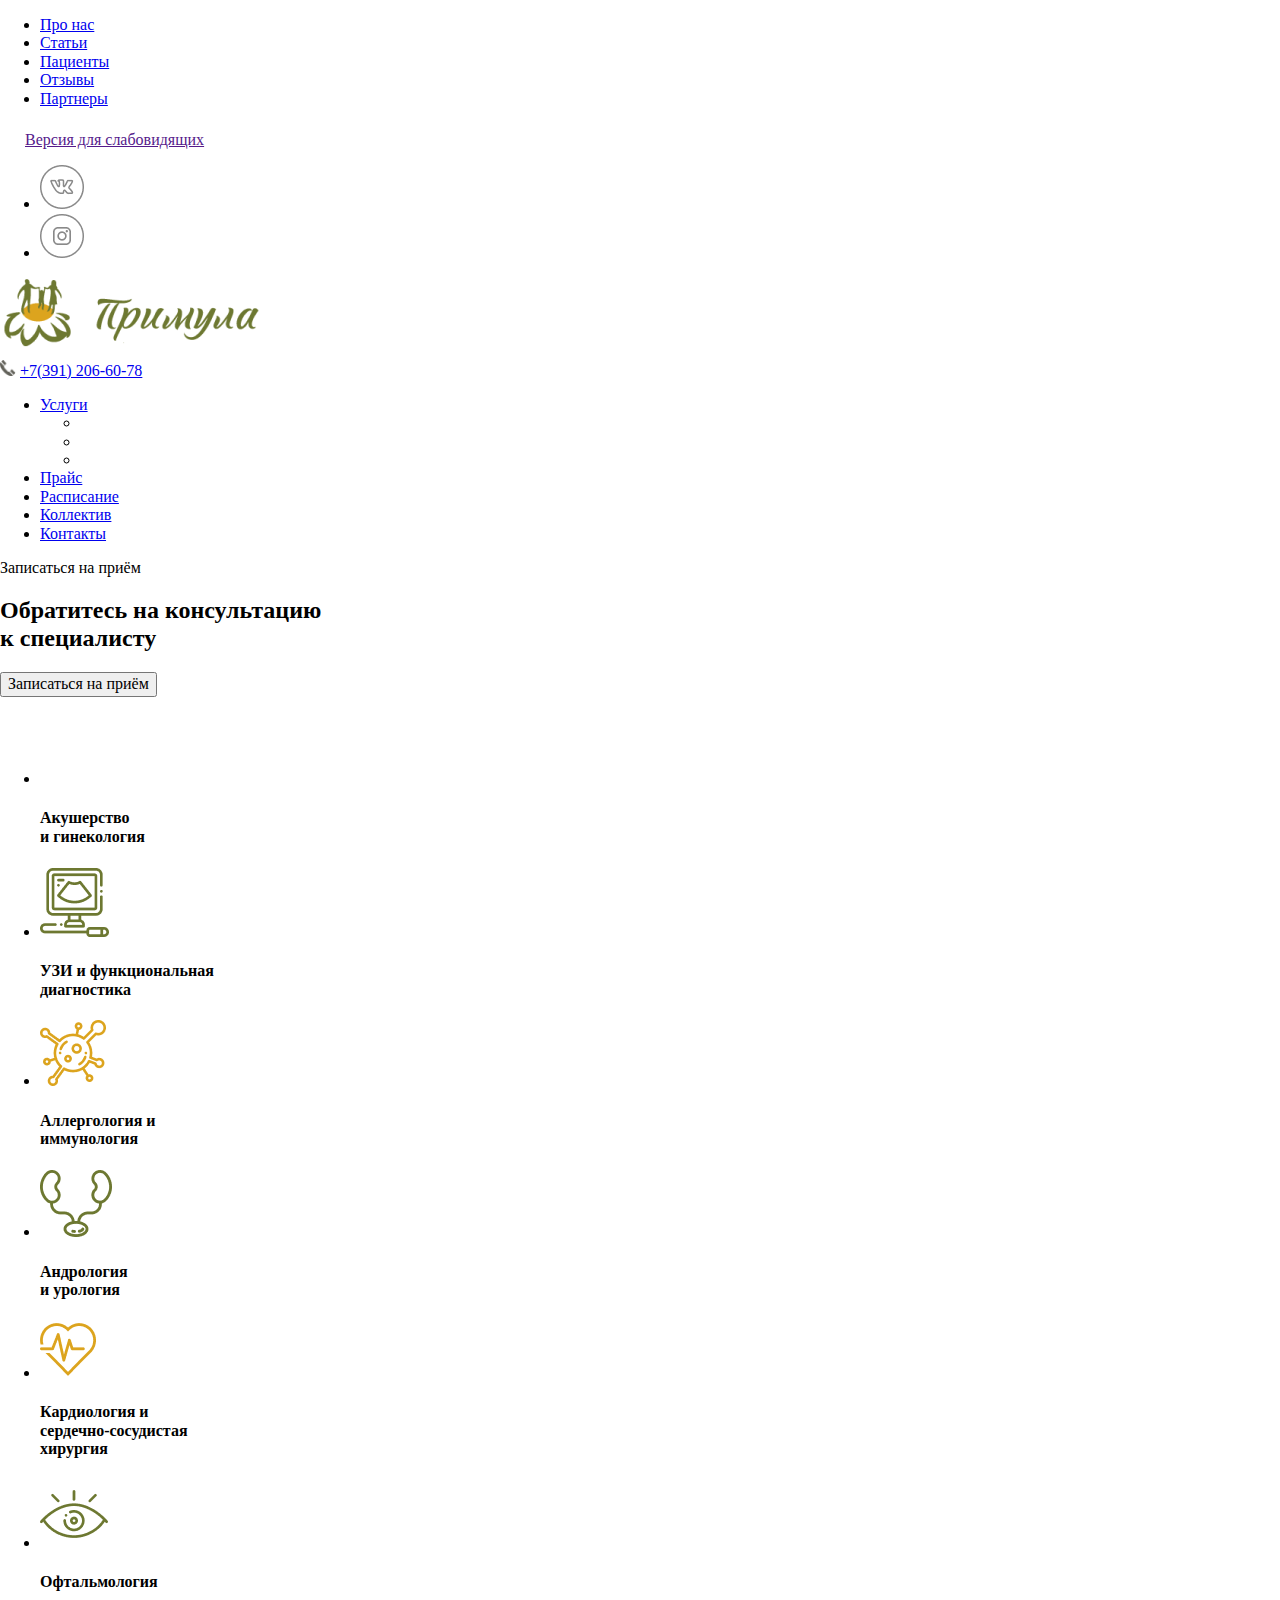
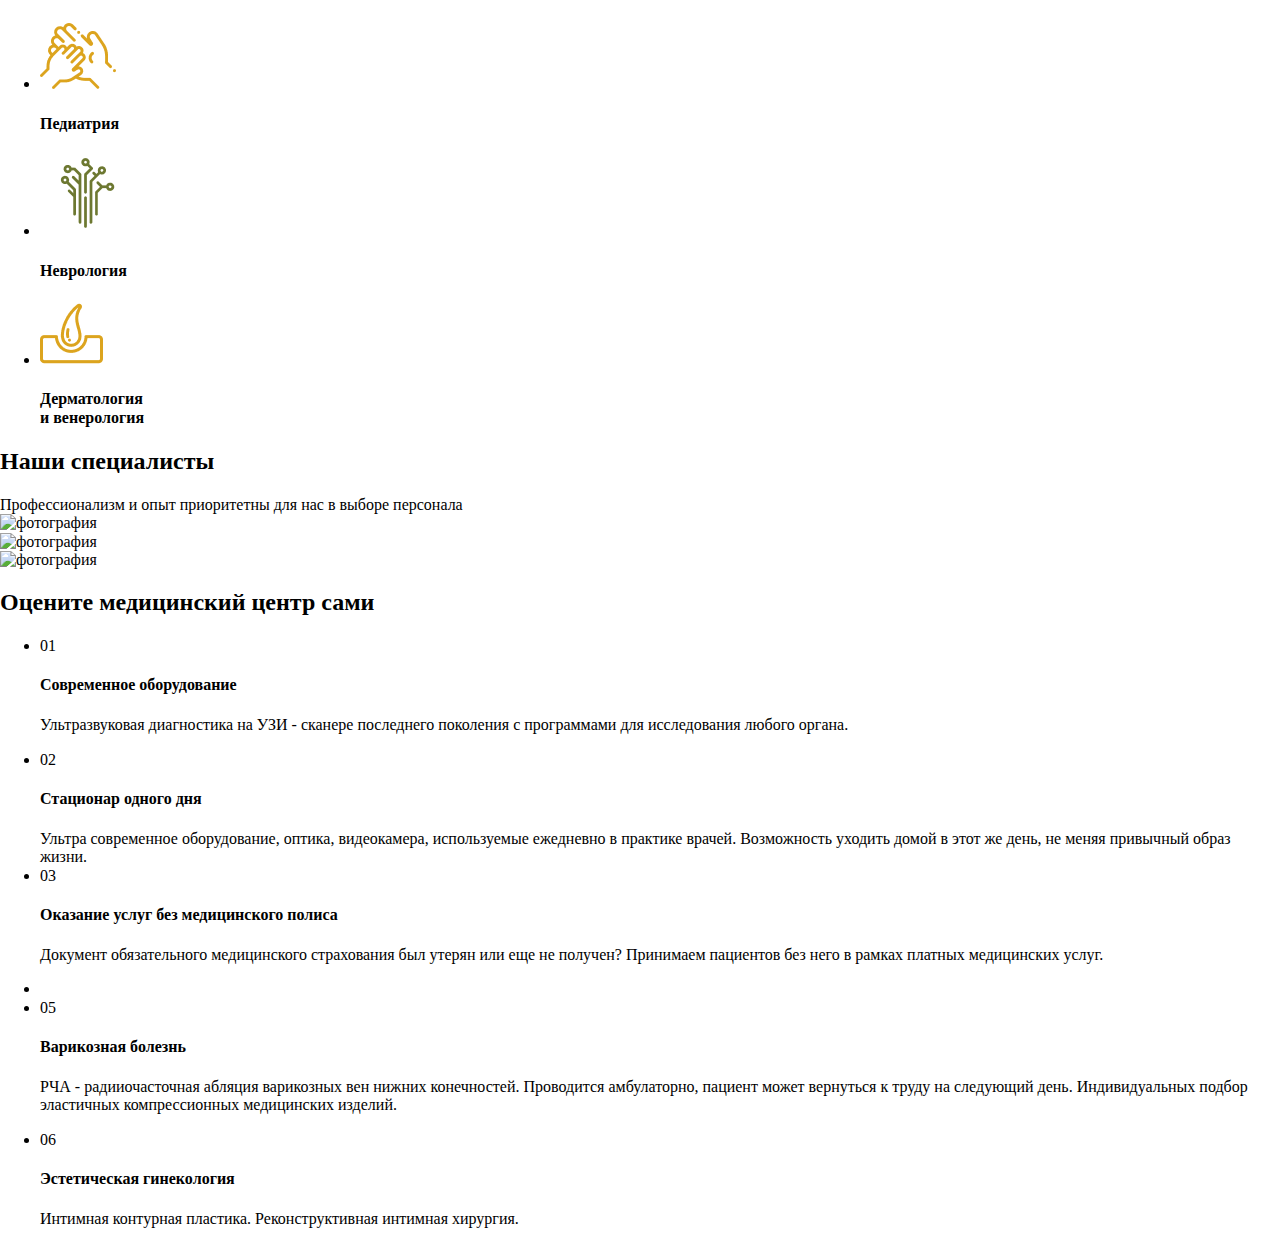
==== index.html @ 190cb647 "start project add html src" ====
<!DOCTYPE html>
<html lang="ru">
  <head>
    <meta charset="UTF-8" />
    <meta http-equiv="X-UA-Compatible" content="IE=edge" />
    <meta name="viewport" content="width=device-width, initial-scale=1, maximum-scale=1, user-scalable=no">
    <link rel="stylesheet" href="css/normalize.css">
    <link rel="stylesheet" href="css/style.css" />
    <title>PRIMULA</title>
  </head>
  <body>
    <!-------------------------------- Верхняя навигационный блок-->
    <div class="header-top">
      <div class="container">
        <div class="header-top__box">
          <nav class="header-top__menu">
            <ul class="header-top__list">
              <li class="header-top__item">
                <a class="header-top__link" href="#">Про нас</a>
              </li>
              <li class="header-top__item">
                <a class="header-top__link" href="#">Статьи</a>
              </li>
              <li class="header-top__item">
                <a class="header-top__link" href="#">Пациенты</a>
              </li>
              <li class="header-top__item">
                <a class="header-top__link" href="#">Отзывы</a>
              </li>
              <li class="header-top__item">
                <a class="header-top__link" href="#">Партнеры</a>
              </li>
            </ul>
          </nav>
          <div class="header-top__for-blind">
            <img class="header-top__view" src="src/view.png" alt="">
            <a class="header-top__for-blind-text" href=""
              >Версия для слабовидящих</a
            >
          </div>
        </div>
      </div>
    </div>
    <!-- --------------------------------------HEADER---------------- -->
    <header class="header">
      <div class="container">
        <div class="header__block-top">
          <ul class="header__social">
            <li class="header__item">
              <a class="header__link" href="#"><img src="src/vk.png" alt="" /></a>
            </li>
            <li class="header__item">
              <a class="header__link" href="#"><img src="src/inst.png" alt="" /></a>
            </li>
          </ul>
          <a class="header__logo" href="index.html">
            <img class="header__logo-image" src="src/logo.png" alt="Логотип"/>
          </a>
          <div>
            <img src="src/phone.png" width="16" height="16" alt="">
            <a class="header__phone" href="tel:+73912066078">+7(391) 206-60-78</a>
        </div>
        </div>
        <div class="header__block-bottom">
          <nav class="header__menu">
            <ul class="header__list">
              <li class="header__item">
                <a class="header__link" href="#">Услуги</a>
                <ul>
                  <li><a href="#"></a></li>
                  <li><a href="#"></a></li>
                  <li><a href="#"></a></li>
                </ul>
              </li>
              <li class="header__item">
                <a class="header__link" href="#">Прайс</a>
              </li>
              <li class="header__item">
                <a class="header__link" href="#">Расписание</a>
              </li>
              <li class="header__item">
                <a class="header__link" href="#">Коллектив</a>
              </li>
              <li class="header__item">
                <a class="header__link" href="#">Контакты</a>
              </li>
            </ul>
          </nav>
          <a class="header__btn">Записаться на приём</a>
        </div>
      </div>
    </header>
    <!-- ------------------------------------------------SECTION-1------------------------------- -->
    <section class="consultation">
      <div class="container">
        <h2 class="consultation__title">
          Обратитесь на консультацию<br> к специалисту
        </h2>
        <button class="consultation__btn">Записаться на приём</button>
        <div class="consultation__lines">
          <span class="consultation__line"></span>
          <span class="consultation__line"></span>
          <span class="consultation__line"></span>
        </div>
      </div>
    </section>

    <!-- ------------------------------------------------SECTION-2----------------------------------------- -->
    <section class="price">
      <div class="container">
        <ul class="price__items">
          
            <li class="price__item">
              <img class="price__img" src="src/woman.png" alt="" />
              <h4 class="price__title">Акушерство<br> и гинекология</h4>
            </li>
          
            <li class="price__item">
              <img class="price__img" src="src/ultrasound.png" alt="" />
              <h4 class="price__title">УЗИ и функциональная<br> диагностика</h4>
            </li>
          
            <li class="price__item">
              <img class="price__img" src="src/virus.png" alt="" />
              <h4 class="price__title">Аллергология и<br> иммунология</h4>
            </li>
          
            <li class="price__item">
              <img class="price__img" src="src/kk.png" alt="" />
              <h4 class="price__title">Андрология<br> и урология</h4>
            </li>
          
            <li class="price__item">
              <img class="price__img" src="src/cardiogram.png" alt="" />
              <h4 class="price__title">
                Кардиология и<br> сердечно-сосудистая<br> хирургия
              </h4>
            </li>
          
            <li class="price__item">
              <img class="price__img" src="src/eye.png" alt="" />
              <h4 class="price__title">Офтальмология</h4>
            </li>
          
            <li class="price__item">
              <img class="price__img" src="src/maternity.png" alt="" />
              <h4 class="price__title">Педиатрия</h4>
            </li>
          
            <li class="price__item">
              <img class="price__img" src="src/neurology.png" alt="" />
              <h4 class="price__title">Неврология</h4>
            </li>
          
            <li class="price__item">
              <img class="price__img" src="src/skin.png" alt="" />
              <h4 class="price__title">Дерматология<br> и венерология</h4>
            </li>
        </ul>
      </div>
    </section>

    <!-- -----------------------------------------------SECTION-2--------------------------------------------------------- -->
    <section class="specialists">
      <div class="container">
        <h2 class="specialists__title">Наши специалисты</h2>
        <div class="specialists__text">
          Профессионализм и опыт приоритетны для нас в выборе персонала
        </div>
        <!-- -----------------------------------Slider---------------- -->
        <div class="specialists__slider">
          <!-- ----------------------------------Cards---------------- -->
          <div class="specialists__cards">
            <div class="specialists_card">
              <img class="specialists__photo" src="" alt="фотография" />
              <div class="specialists__name"></div>
              <div class="specialists__prof"></div>
            </div>

            <div class="specialists_card">
              <img class="specialists__photo" src="" alt="фотография" />
              <div class="specialists__name"></div>
              <div class="specialists__prof"></div>
            </div>

            <div class="specialists_card">
              <img class="specialists__photo" src="" alt="фотография" />
              <div class="specialists__name"></div>
              <div class="specialists__prof"></div>
            </div>
          </div>
        </div>
        
      </div>
    </section>
    <!-- ----------------------------------------------------SECTION-3------------------------------------------------ -->
    <section class="services">
      <div class="container">
        <h2 class="services__title-top">Оцените медицинский центр сами</h2>
        <div class="services__top">
          <ul class="services__list">
            <li class="services__item">
              <p class="services__number">01</p>
              <h4 class="services__title">Современное оборудование</h4>
              <p class="services__text">
                Ультразвуковая диагностика на УЗИ - сканере последнего поколения
                с программами для исследования любого органа.
              </p>
            </li>
            <li class="services__item">
              <p class="services__number">02</p>
              <h4 class="services__title">Стационар одного дня</h4>
              <div class="services__text">
                Ультра современное оборудование, оптика, видеокамера,
                используемые ежедневно в практике врачей. Возможность уходить
                домой в этот же день, не меняя привычный образ жизни.
              </div>
            </li>
            <li class="services__item">
              <div class="services__number">03</div>
              <h4 class="services__title">
                Оказание услуг без медицинского полиса
              </h4>
              <p class="services__text">
                Документ обязательного медицинского страхования был утерян или
                еще не получен? Принимаем пациентов без него в рамках платных
                медицинских услуг.
              </p>
            </li>
          </ul>
        </div>
        <div class="services__bottom">
          <ul class="services__list">
            <li class="services__item">
              <img class="services__img" src="" alt="" />
            </li>
            <li class="services__item">
              <div class="services__number">05</div>
              <h4 class="services__title">Варикозная болезнь</h4>
              <p class="services__text">
                РЧА - радииочасточная абляция варикозных вен нижних конечностей.
                Проводится амбулаторно, пациент может вернуться к труду на
                следующий день. Индивидуальных подбор эластичных компрессионных
                медицинских изделий.
              </p>
            </li>
            <li class="services__item">
              <p class="services__number">06</p>
              <h4 class="services__title">Эстетическая гинекология</h4>
              <div class="services__text">
                Интимная контурная пластика. Реконструктивная интимная хирургия.
              </div>
            </li>
          </ul>
        </div>
      </div>
    </section>
    <!-- -----------------------------------------------------------------------SECTION-4--------------------------------------------------------------- -->

    <script src="main.js"></script>
  </body>
</html>
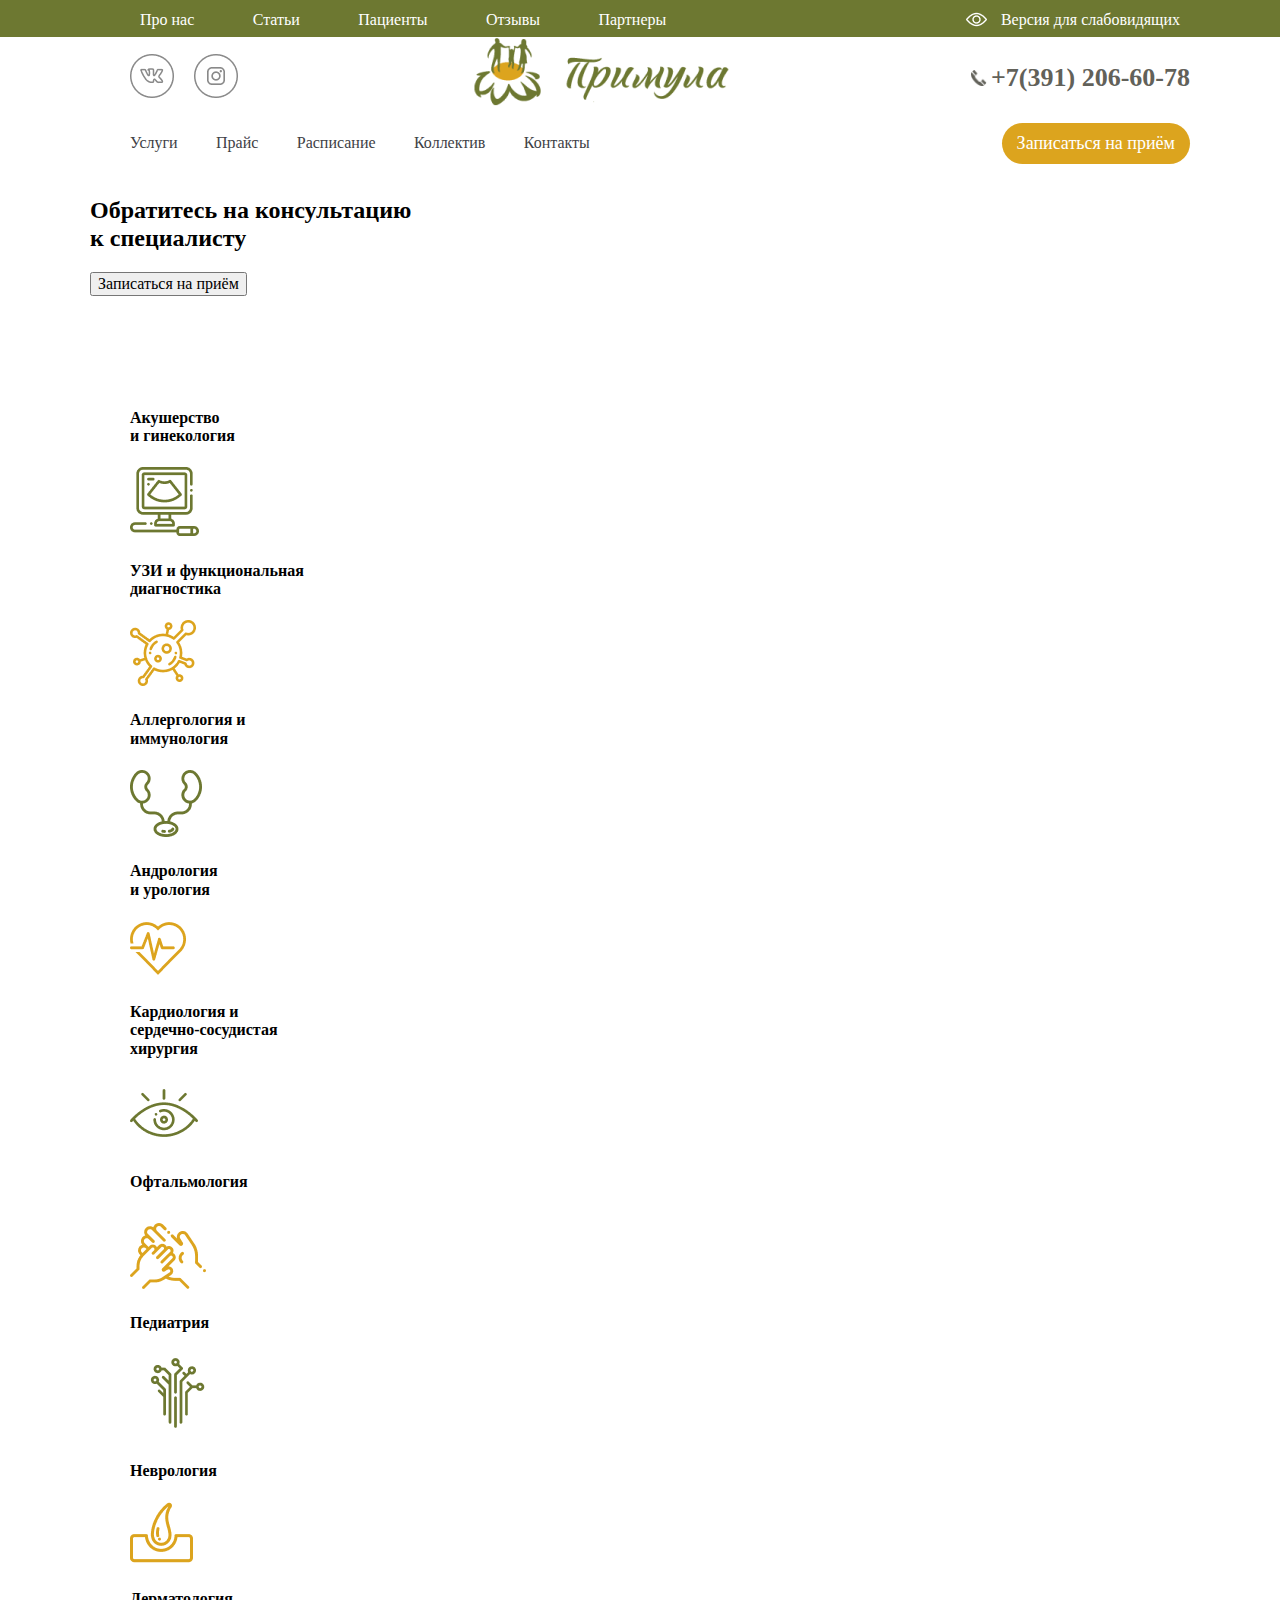
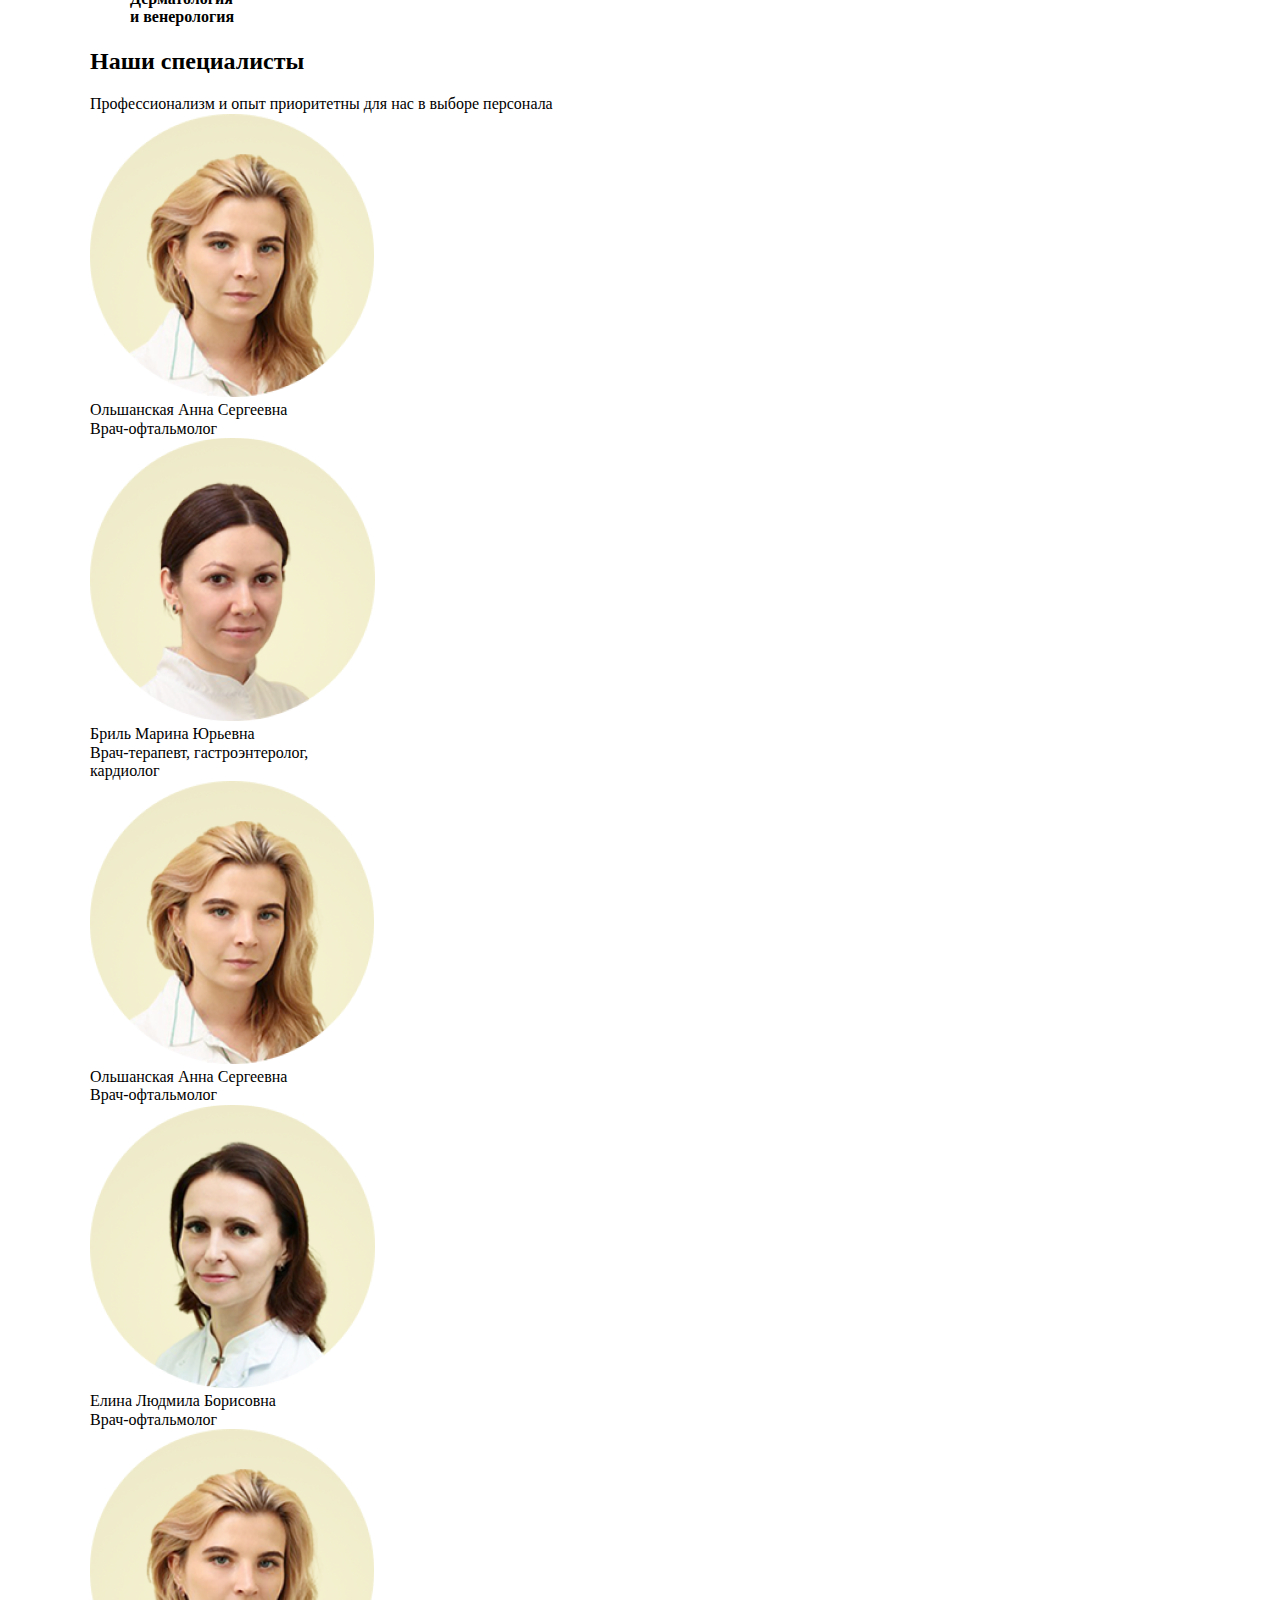
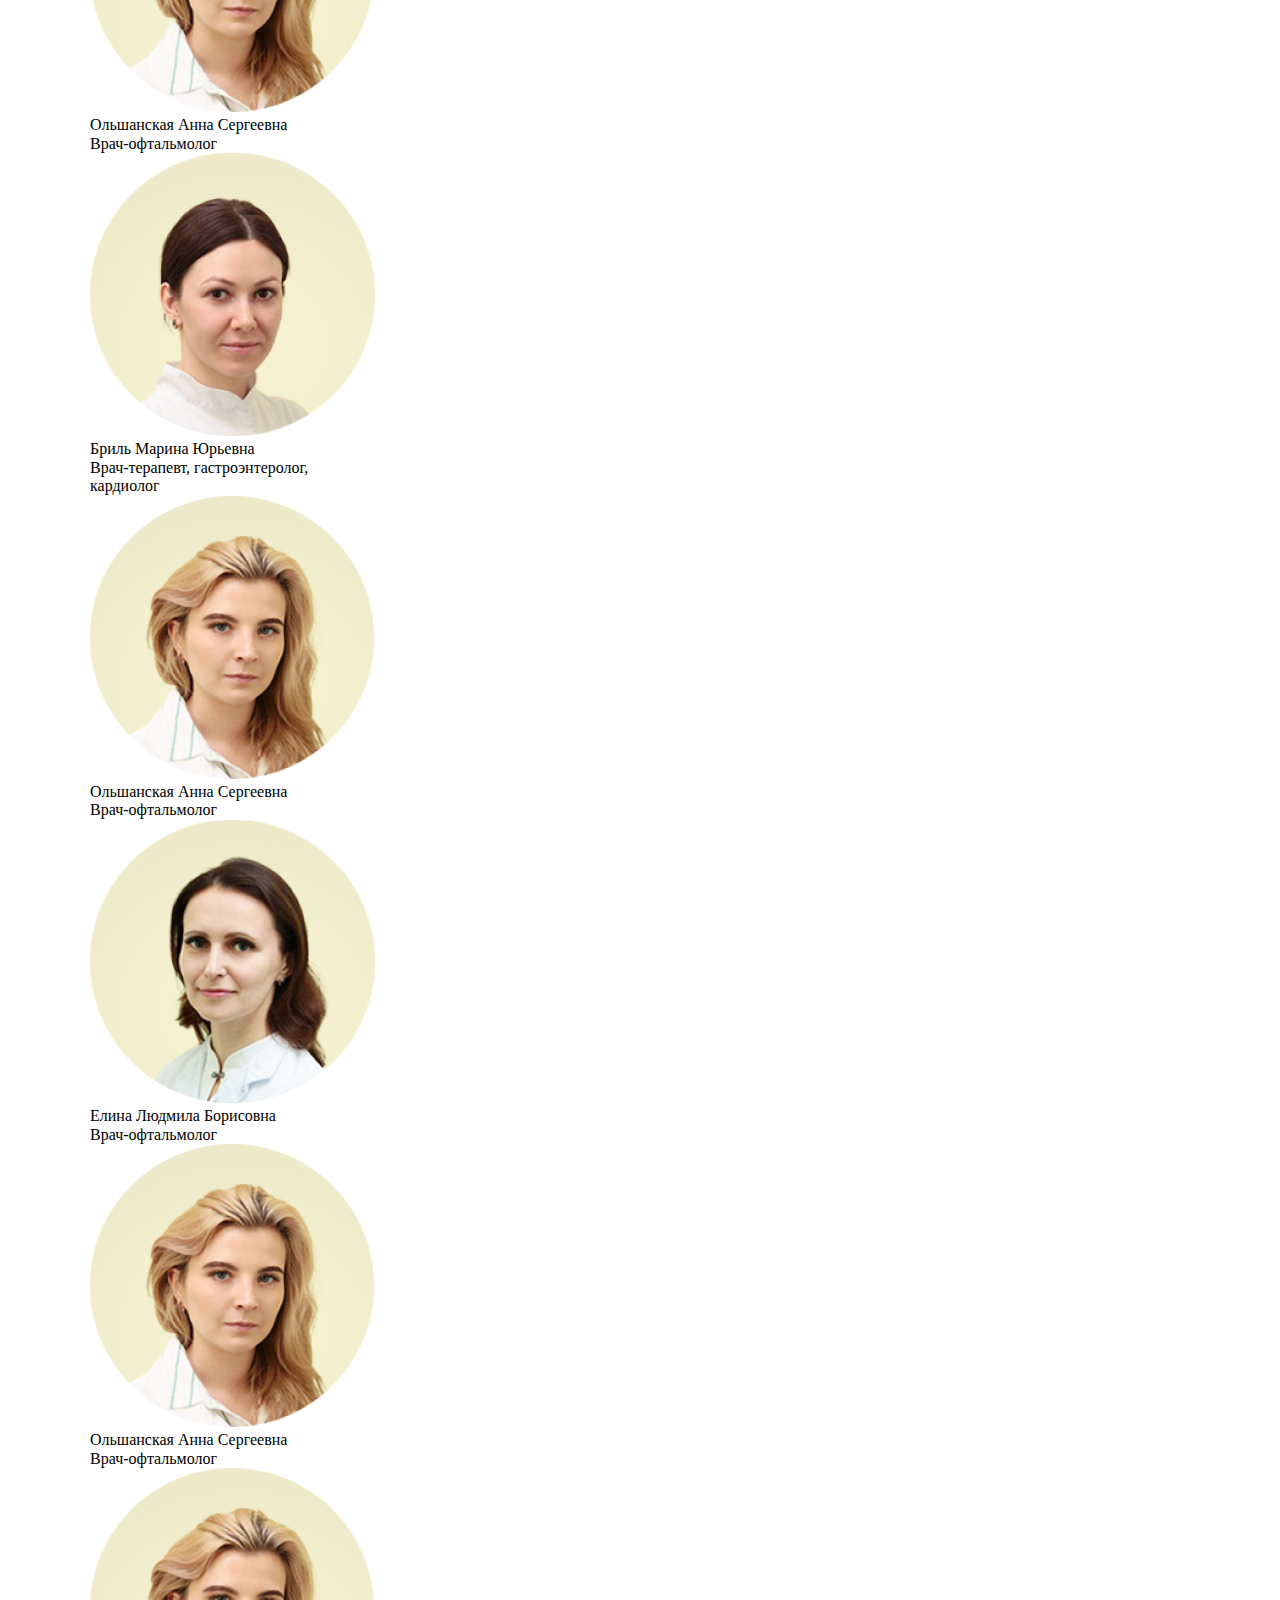
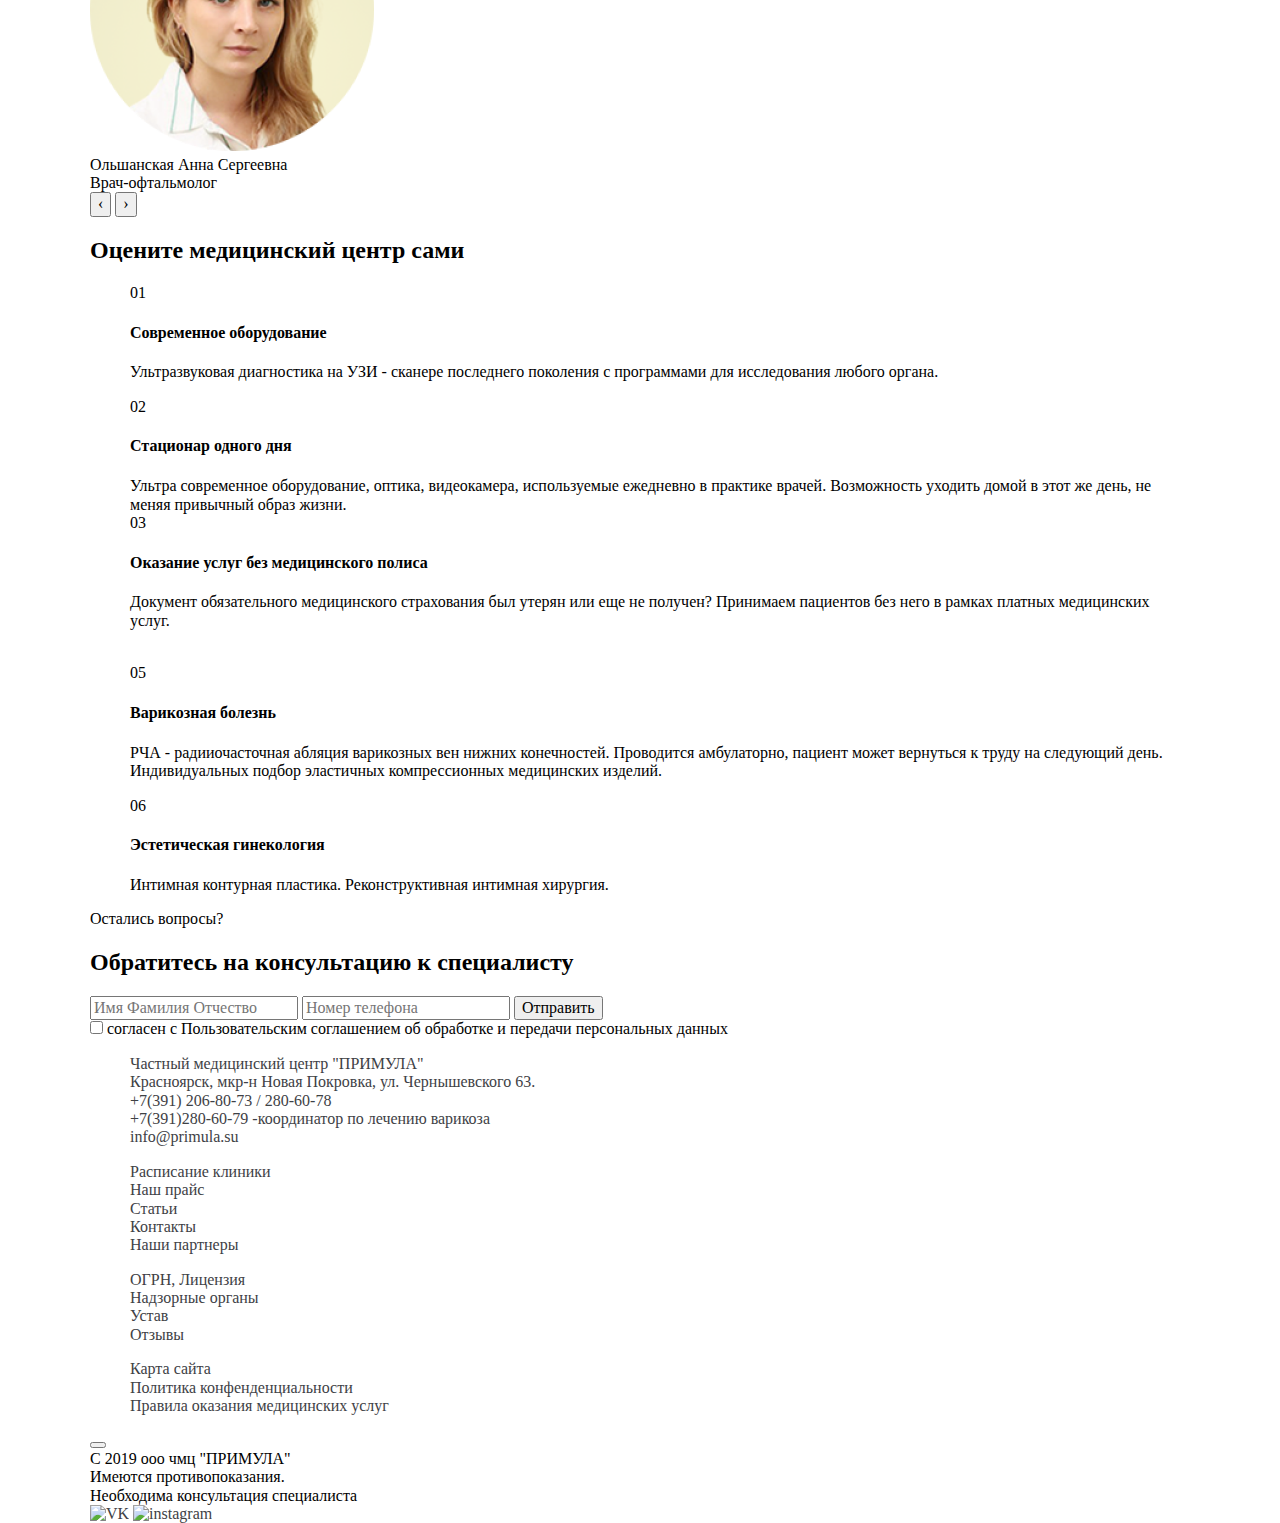
==== commit 4491b344: "add html css" ====
--- a/index.html
+++ b/index.html
@@ -167,29 +167,98 @@
         <div class="specialists__text">
           Профессионализм и опыт приоритетны для нас в выборе персонала
         </div>
+
+        <div class="wrapper">
+          <div class="slider-container">
+            <div class="slider-track">
+              <div class="specialists_card slider-item">
+                <img class="specialists__photo" src="src/slide1.png" alt="фотография" />
+                <div class="specialists__name">Ольшанская Анна Сергеевна</div>
+                <div class="specialists__prof">Врач-офтальмолог</div>
+              </div>
+              <div class="specialists_card slider-item">
+                <img class="specialists__photo" src="src/slide3.png" alt="фотография" />
+                <div class="specialists__name">Бриль Марина Юрьевна</div>
+                <div class="specialists__prof">Врач-терапевт, гастроэнтеролог,<br> кардиолог</div>
+              </div>
+              <div class="specialists_card slider-item">
+                <img class="specialists__photo" src="src/slide1.png" alt="фотография" />
+                <div class="specialists__name">Ольшанская Анна Сергеевна</div>
+                <div class="specialists__prof">Врач-офтальмолог</div>
+              </div>
+              <div class="specialists_card slider-item">
+                <img class="specialists__photo" src="src/slide2.png" alt="фотография" />
+                <div class="specialists__name">Елина Людмила Борисовна</div>
+                <div class="specialists__prof">Врач-офтальмолог</div>
+              </div>
+              <div class="specialists_card slider-item">
+                <img class="specialists__photo" src="src/slide1.png" alt="фотография" />
+                <div class="specialists__name">Ольшанская Анна Сергеевна</div>
+                <div class="specialists__prof">Врач-офтальмолог</div>
+              </div>
+              <div class="specialists_card slider-item">
+                <img class="specialists__photo" src="src/slide3.png" alt="фотография" />
+                <div class="specialists__name">Бриль Марина Юрьевна</div>
+                <div class="specialists__prof">Врач-терапевт, гастроэнтеролог,<br> кардиолог</div>
+              </div>
+              <div class="specialists_card slider-item">
+                <img class="specialists__photo" src="src/slide1.png" alt="фотография" />
+                <div class="specialists__name">Ольшанская Анна Сергеевна</div>
+                <div class="specialists__prof">Врач-офтальмолог</div>
+              </div>
+              <div class="specialists_card slider-item">
+                <img class="specialists__photo" src="src/slide2.png" alt="фотография" />
+                <div class="specialists__name">Елина Людмила Борисовна</div>
+                <div class="specialists__prof">Врач-офтальмолог</div>
+              </div>
+              <div class="specialists_card slider-item">
+                <img class="specialists__photo" src="src/slide1.png" alt="фотография" />
+                <div class="specialists__name">Ольшанская Анна Сергеевна</div>
+                <div class="specialists__prof">Врач-офтальмолог</div>
+              </div>
+              <div class="specialists_card slider-item">
+                <img class="specialists__photo" src="src/slide1.png" alt="фотография" />
+                <div class="specialists__name">Ольшанская Анна Сергеевна</div>
+                <div class="specialists__prof">Врач-офтальмолог</div>
+              </div>
+            </div>
+          </div>
+          <div class="slider-buttons">
+            <button class="btn-prev"><span>&#8249;</span></button>
+            <button class="btn-next"><span>&#8250;</span></button>
+          </div>
+        </div>
         <!-- -----------------------------------Slider---------------- -->
-        <div class="specialists__slider">
-          <!-- ----------------------------------Cards---------------- -->
-          <div class="specialists__cards">
-            <div class="specialists_card">
-              <img class="specialists__photo" src="" alt="фотография" />
-              <div class="specialists__name"></div>
-              <div class="specialists__prof"></div>
+        <!--  
+        <div class="specialists__slider slider-container">
+          <button class="btn-prev"><span>&#8249;</span></button>
+          - ----------------------------------Cards---------------- 
+          <div class="specialists__cards slider-track">
+            <div class="specialists_card slider-item">
+              <img class="specialists__photo" src="src/slide1.png" alt="фотография" />
+              <div class="specialists__name">Ольшанская Анна Сергеевна</div>
+              <div class="specialists__prof">Врач-офтальмолог</div>
             </div>
 
-            <div class="specialists_card">
-              <img class="specialists__photo" src="" alt="фотография" />
-              <div class="specialists__name"></div>
-              <div class="specialists__prof"></div>
+            <div class="specialists_card slider-item">
+              <img class="specialists__photo" src="src/slide2.png" alt="фотография" />
+              <div class="specialists__name">Елина Людмила Борисовна</div>
+              <div class="specialists__prof">Врач-офтальмолог</div>
             </div>
 
-            <div class="specialists_card">
-              <img class="specialists__photo" src="" alt="фотография" />
-              <div class="specialists__name"></div>
-              <div class="specialists__prof"></div>
+            <div class="specialists_card slider-item">
+              <img class="specialists__photo" src="src/slide3.png" alt="фотография" />
+              <div class="specialists__name">Бриль Марина Юрьевна</div>
+              <div class="specialists__prof">Врач-терапевт, гастроэнтеролог,<br> кардиолог</div>
             </div>
-          </div>
-        </div>
+        
+           
+           
+          </div>
+          <button class="btn-next">	<span>&#8250;</span></button>
+          -->
+        </div>
+        
         
       </div>
     </section>
@@ -256,6 +325,111 @@
       </div>
     </section>
     <!-- -----------------------------------------------------------------------SECTION-4--------------------------------------------------------------- -->
+    <section class="form">
+      <div class="container">
+        <div class="form__text">Остались вопросы?</div>
+        <h2 class="form__title">Обратитесь на консультацию к специалисту</h2>
+        <form action="">
+          <div class="from__wrapper">
+            <input
+              class="form__input"
+              type="text"
+              placeholder="Имя Фамилия Отчество"
+            />
+            <input
+              class="form__input"
+              type="tel"
+              name=""
+              id=""
+              placeholder="Номер телефона"
+            />
+            <button class="form__btn" type="submit">Отправить</button>
+          </div>
+          <div>
+            <input class="form__checkbox" type="checkbox" name="" id="" />
+            <label class="form__label" for=""
+              >согласен с Пользовательским соглашением об обработке и передачи
+              персональных данных</label
+            >
+          </div>
+        </form>
+      </div>
+    </section>
+    <!-- ---------------------------------------------------------FOOTER--------------------------------------------------------------------- -->
+    <footer class="footer">
+      <div class="container">
+        <div class="footer__top">
+          <div class="footer__block1">
+            <ul class="footer__list">
+              <div class="footer__item-title">
+                <a href="">
+                  Частный медицинский центр "ПРИМУЛА"
+                </a>
+              </div>
+              <li class="footer__item">
+                <a href="">
+                  Красноярск, мкр-н Новая Покровка, ул. Чернышевского 63.
+                </a>
+              </li>
+              <li class="footer__item">
+                <a href="">
+                  +7(391) 206-80-73 / 280-60-78 <br />+7(391)280-60-79 -координатор по лечению варикоза
+                </a>
+              <li class="footer__item"><a href="">info@primula.su</a></li>
+            </ul>
+          </div>
+          <div class="footer__block2">
+            <ul class="footer__list">
+              <li class="footer__item"><a href="">Расписание клиники</a></li>
+              <li class="footer__item"><a href="">Наш прайс</a></li>
+              <li class="footer__item"><a href="">Статьи</a></li>
+              <li class="footer__item"><a href="">Контакты</a></li>
+              <li class="footer__item"><a href="">Наши партнеры</a></li>
+            </ul>
+          </div>
+          <div class="footer__block3">
+            <ul class="footer__list">
+              <li class="footer__item"><a href="">ОГРН, Лицензия</a></li>
+              <li class="footer__item"><a href="">Надзорные органы</a></li>
+              <li class="footer__item"><a href="">Устав</a></li>
+              <li class="footer__item"><a href="">Отзывы</a></li>
+            
+            </ul>
+          </div>
+          <div class="footer__block4">
+            <ul class="footer__list">
+              <li class="footer__item"><a href="">Карта сайта</a></li>
+              <li class="footer__item">
+                <a href="">Политика конфенденциальности</a>
+              </li>
+              <li class="footer__item">
+                <a href="">Правила оказания медицинских услуг</a>
+              </li>
+              
+            </ul>
+          </div>
+          <button class="footer_arrow">
+            
+          </button>
+        </div>
+
+        <div class="footer__bottom">
+          <div class="footer__bottom-left">
+            <div class="footer__copy">С 2019 ооо чмц "ПРИМУЛА"</div>
+          </div>
+          <div class="footer__bottom-center">
+            <div class="footer__text">
+              Имеются противопоказания. <br />
+              Необходима консультация специалиста
+            </div>
+          </div>
+          <div class="footer__bottom-right">
+            <a class="footer_vk" href=""><img src="" alt="VK" /></a>
+            <a class="footer_inst" href=""><img src="" alt="instagram" /></a>
+          </div>
+        </div>
+      </div>
+    </footer>
 
     <script src="main.js"></script>
   </body>
--- a/css/style.css
+++ b/css/style.css
@@ -0,0 +1,112 @@
+a {
+  color: #3e4145;
+  text-decoration: none;
+}
+
+li {
+  list-style: none;
+}
+
+.container {
+  max-width: 1100px;
+  margin: 0 auto;
+  padding: 0 50px;
+}
+
+.header-top {
+  width: 100%;
+  background-color: #6d7831;
+  height: 37px;
+}
+.header-top a {
+  padding: 5px 10px;
+  color: white;
+}
+.header-top a:hover {
+  background-color: #869538;
+  padding: 5px 10px;
+  border-radius: 15px;
+}
+.header-top__view {
+  position: relative;
+  top: 5px;
+}
+.header-top .header-top__menu {
+  max-width: 800px;
+  width: 100%;
+}
+.header-top .header-top__box {
+  display: flex;
+  justify-content: space-between;
+  align-items: center;
+  height: 40px;
+}
+.header-top .header-top__box .header-top__for-blind {
+  white-space: nowrap;
+}
+.header-top .header-top__box .header-top__for-blind-text {
+  line-height: 200%;
+}
+.header-top .header-top__box .header-top__list {
+  display: flex;
+}
+.header-top .header-top__box .header-top__list .header-top__item {
+  padding-left: 3vw;
+}
+.header-top .header-top__box .header-top__list .header-top__item:first-child {
+  padding-left: 0;
+}
+
+.header {
+  height: 140px;
+}
+.header__phone {
+  font-size: 26px;
+  font-weight: 600;
+  color: #626159;
+}
+.header__link:hover {
+  color: #869538;
+}
+.header__btn {
+  font-size: 18px;
+  padding: 10px 15px;
+  background-color: #dca41e;
+  color: white;
+  box-sizing: border-box;
+  border-radius: 100px;
+}
+
+.header__block-top {
+  display: flex;
+  justify-content: space-between;
+  align-items: center;
+}
+.header__block-top .header__social {
+  display: flex;
+}
+.header__block-top .header__social .header__item:last-child {
+  padding-left: 20px;
+}
+
+.header__block-bottom {
+  display: flex;
+  justify-content: space-between;
+  align-items: center;
+}
+.header__block-bottom .header__menu {
+  display: flex;
+  justify-content: space-between;
+  max-width: 800px;
+  width: 100%;
+}
+.header__block-bottom .header__menu .header__list {
+  width: 100%;
+  display: flex;
+}
+.header__block-bottom .header__menu .header__list .header__item {
+  padding-left: 3vw;
+}
+.header__block-bottom .header__menu .header__list .header__item:first-child {
+  padding-left: 0;
+}
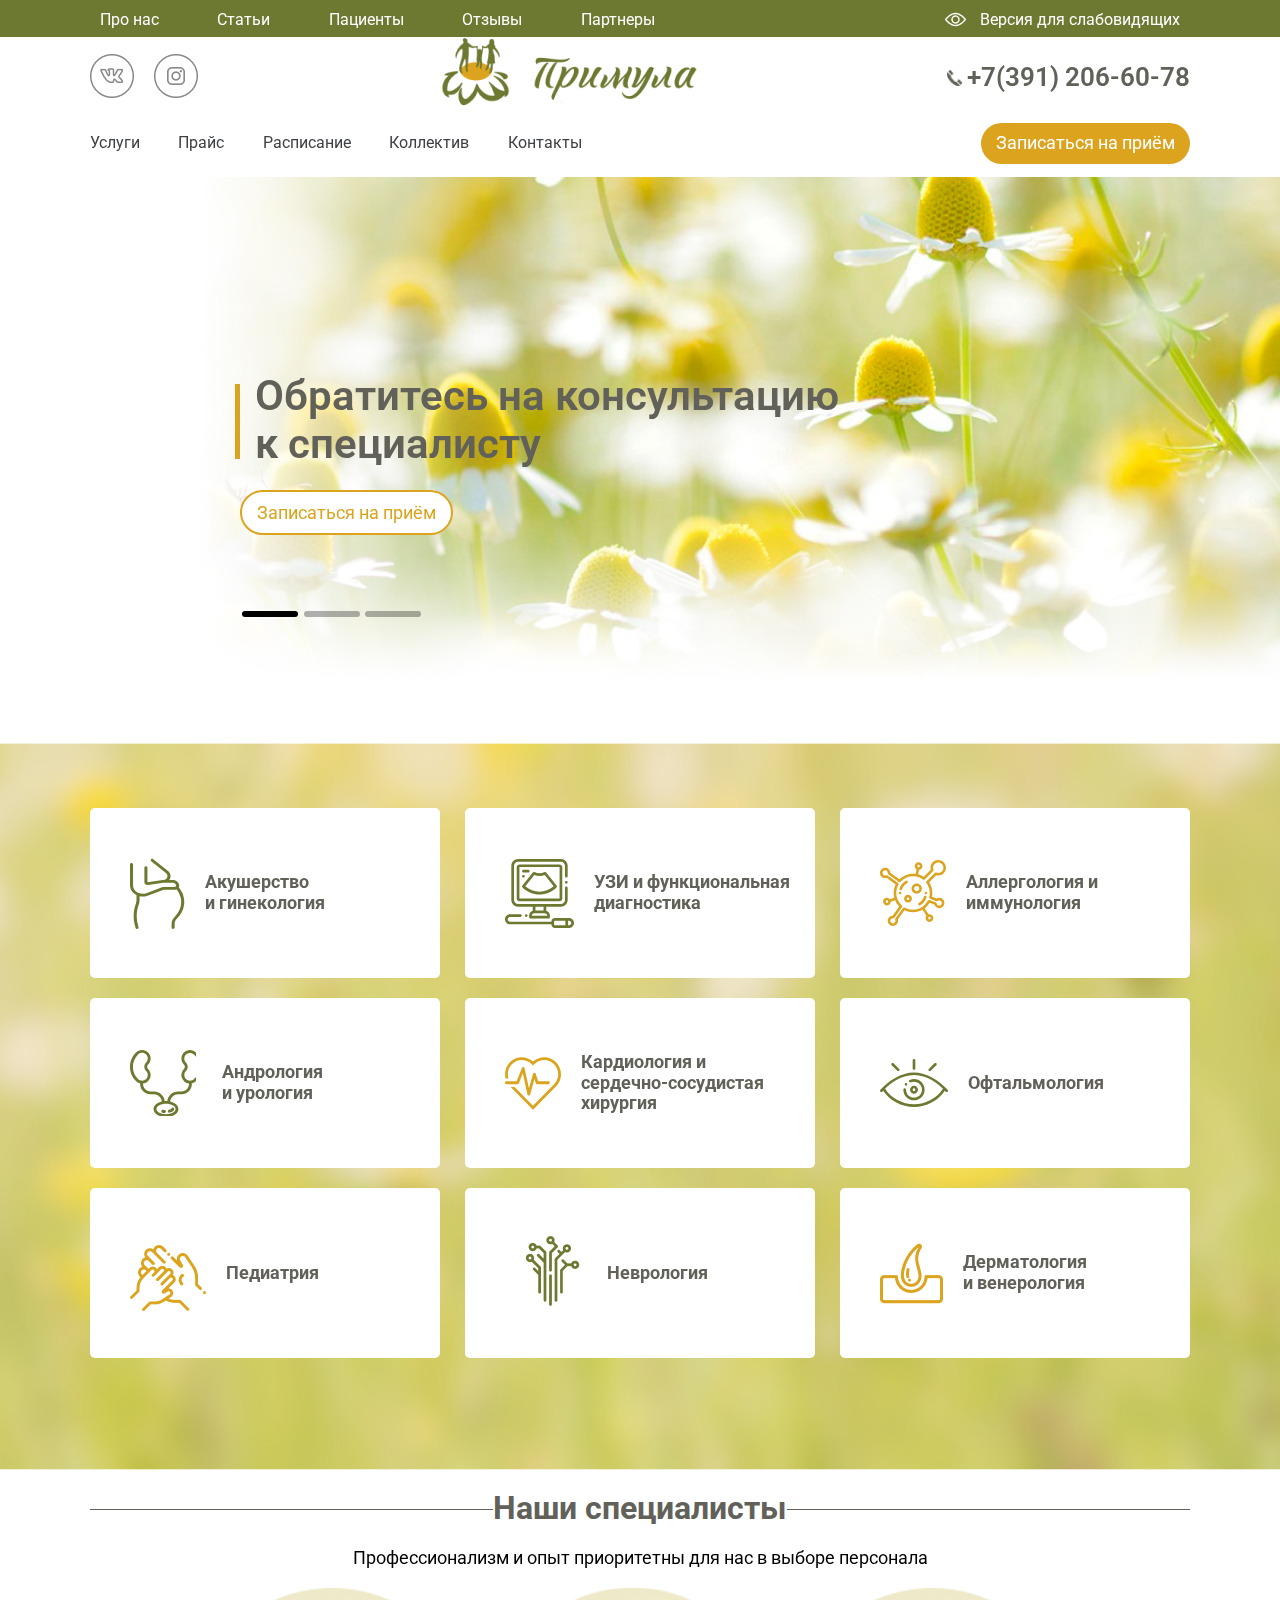
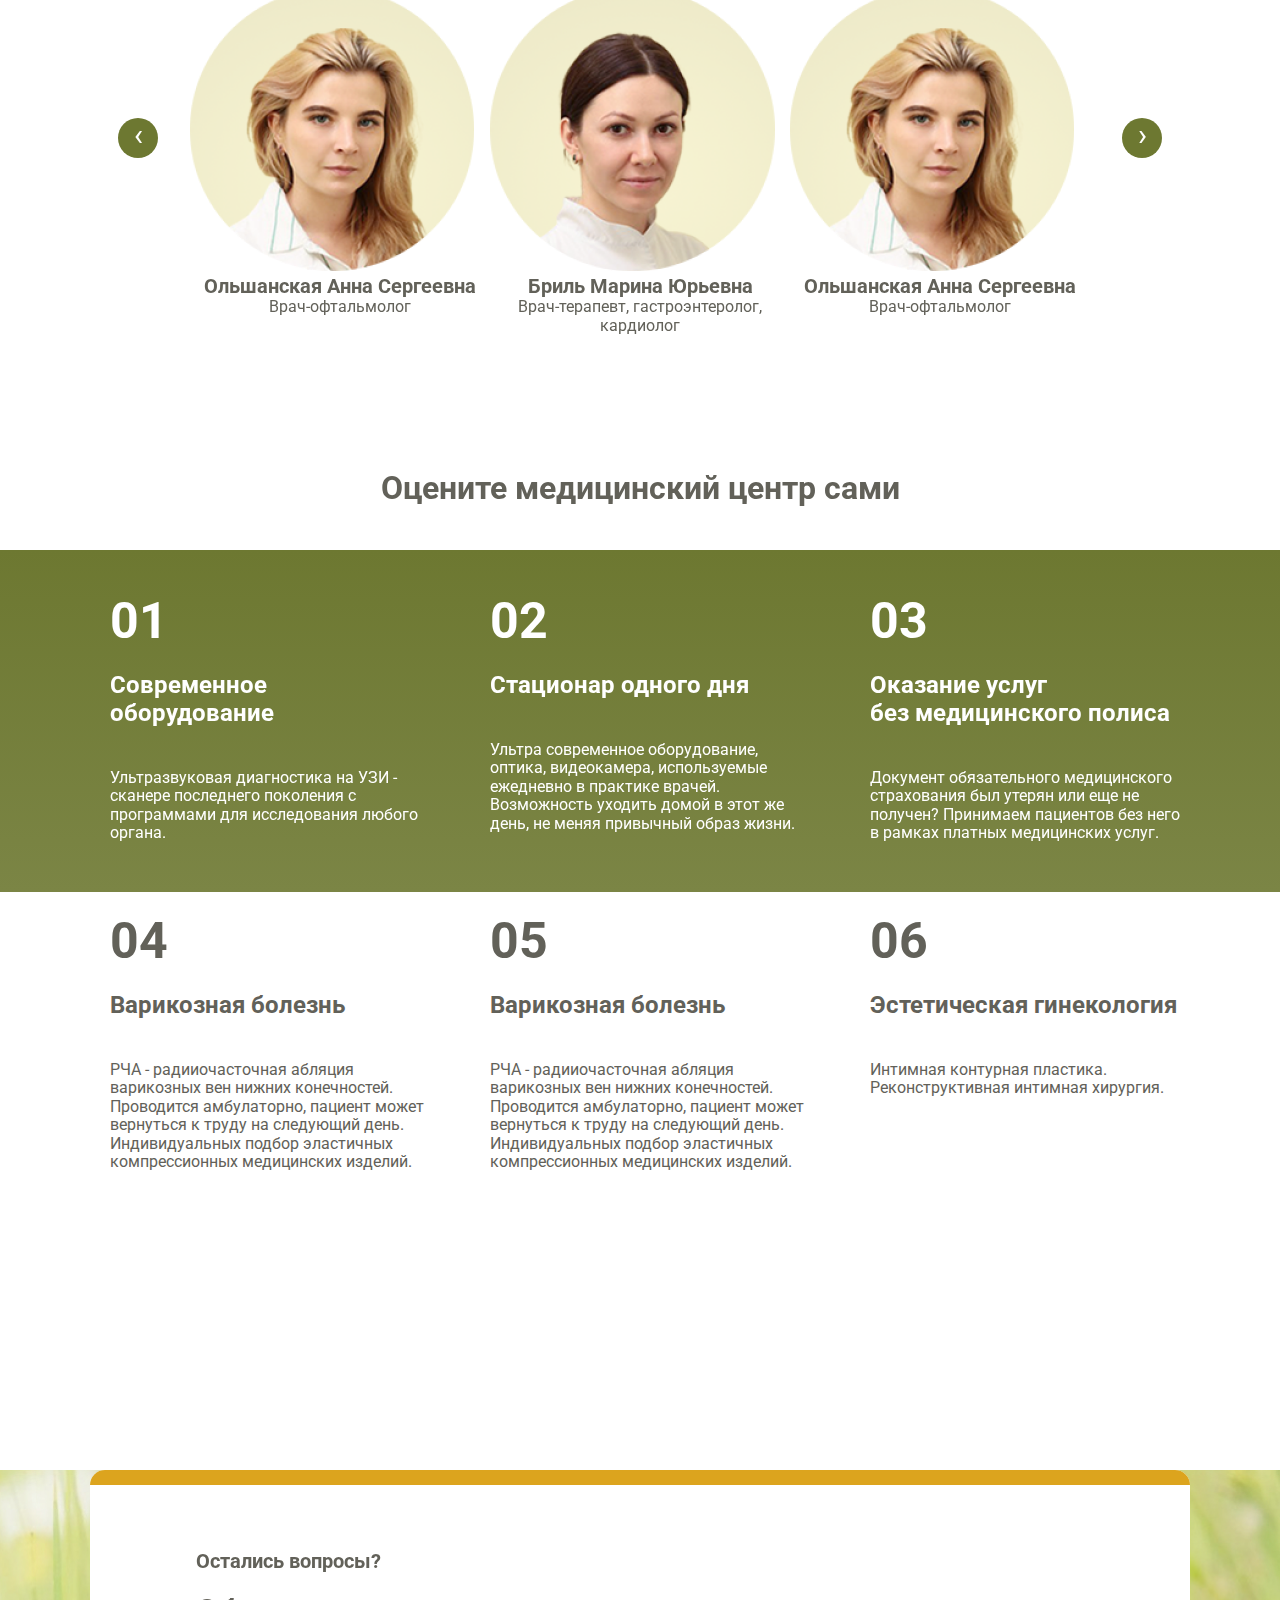
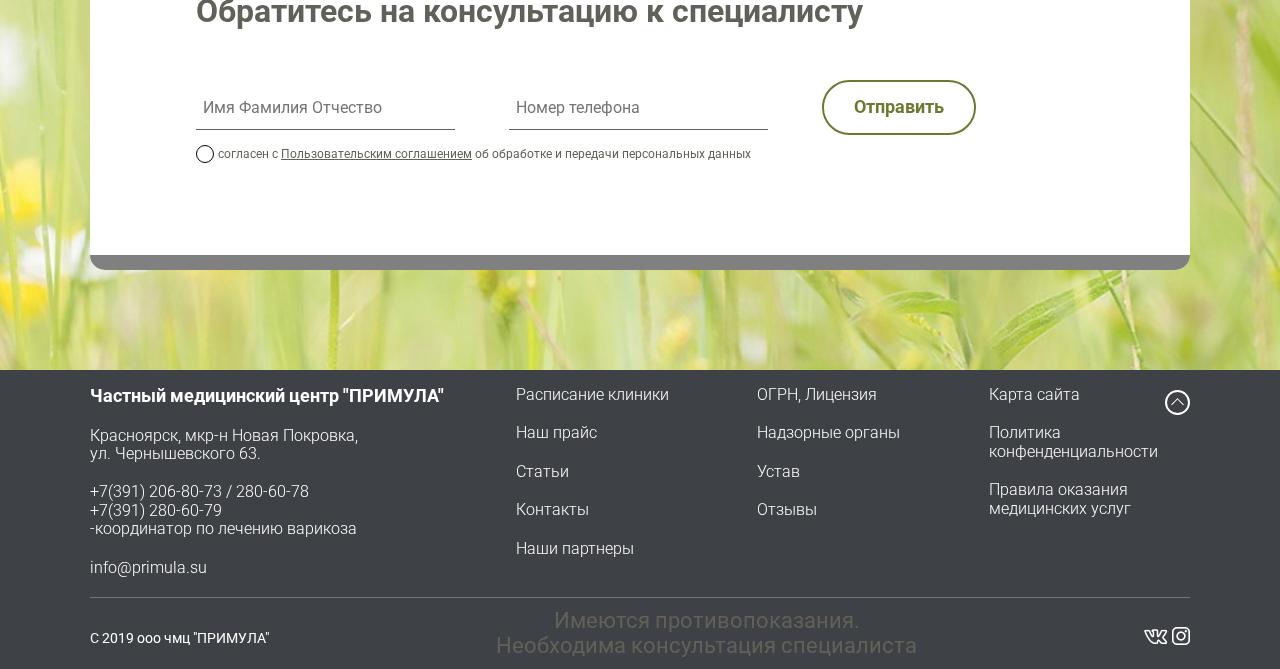
==== commit d186a2f5: "add slider add accordion add js" ====
--- a/index.html
+++ b/index.html
@@ -4,8 +4,10 @@
     <meta charset="UTF-8" />
     <meta http-equiv="X-UA-Compatible" content="IE=edge" />
     <meta name="viewport" content="width=device-width, initial-scale=1, maximum-scale=1, user-scalable=no">
+    <link rel="preconnect" href="https://fonts.gstatic.com">
+    <link href="https://fonts.googleapis.com/css2?family=Roboto:wght@300;400;500;700&display=swap" rel="stylesheet">
     <link rel="stylesheet" href="css/normalize.css">
-    <link rel="stylesheet" href="css/style.css" />
+    <link rel="stylesheet" href="scss/style.css" />
     <title>PRIMULA</title>
   </head>
   <body>
@@ -93,15 +95,65 @@
     <!-- ------------------------------------------------SECTION-1------------------------------- -->
     <section class="consultation">
       <div class="container">
-        <h2 class="consultation__title">
+        <div id="slider-wrapper">
+          <div class="inner-wrapper">
+            <input checked type="radio" name="slide" class="control" id="Slide1" />
+            <label for="Slide1" id="s1"></label>
+            <input type="radio" name="slide" class="control" id="Slide2" />
+            <label for="Slide2" id="s2"></label>
+            <input type="radio" name="slide" class="control" id="Slide3" />
+            <label for="Slide3" id="s3"></label>
+  
+            <div class="overflow-wrapper">
+              <div class="slide">
+                <h2 class="consultation__title">
+                  Обратитесь на консультацию<br> к специалисту
+                </h2>
+                <a class="consultation__btn">Записаться на приём</a>
+                <div class="consultation__lines">
+                  <span class="consultation__line"></span>
+                  <span class="consultation__line"></span>
+                  <span class="consultation__line"></span>
+                </div>
+              </div>
+              <div class="slide">
+                <h2 class="consultation__title">
+                  Обратитесь на консультацию<br> к специалисту
+                </h2>
+                <a class="consultation__btn">Записаться на приём</a>
+                <div class="consultation__lines">
+                  <span class="consultation__line"></span>
+                  <span class="consultation__line"></span>
+                  <span class="consultation__line"></span>
+                </div>
+              </div>
+              <div class="slide">
+                <h2 class="consultation__title">
+                  Обратитесь на консультацию<br> к специалисту
+                </h2>
+                <a class="consultation__btn">Записаться на приём</a>
+                <div class="consultation__lines">
+                  <span class="consultation__line"></span>
+                  <span class="consultation__line"></span>
+                  <span class="consultation__line"></span>
+                </div>
+              </div>
+              <!-- <a class="slide" href=""><img src="http://placehold.it/940x470" /></a> -->
+              <!-- <a class="slide" href=""><img src="http://placehold.it/940x470" /></a> -->
+              <!-- <a class="slide" href=""><img src="http://placehold.it/940x470" /></a> -->
+              <!-- <a class="slide" href=""><img src="http://placehold.it/940x470" /></a> -->
+            </div>
+          </div>
+        </div>
+        <!-- <h2 class="consultation__title">
           Обратитесь на консультацию<br> к специалисту
         </h2>
-        <button class="consultation__btn">Записаться на приём</button>
+        <a class="consultation__btn">Записаться на приём</a>
         <div class="consultation__lines">
           <span class="consultation__line"></span>
           <span class="consultation__line"></span>
           <span class="consultation__line"></span>
-        </div>
+        </div> -->
       </div>
     </section>
 
@@ -111,34 +163,91 @@
         <ul class="price__items">
           
             <li class="price__item">
-              <img class="price__img" src="src/woman.png" alt="" />
+              <svg class="price__img" width="55" height="71" viewBox="0 0 55 71"  xmlns="http://www.w3.org/2000/svg">
+                <path d="M52.3327 35.1005C52.3022 34.9635 52.241 34.8402 52.1646 34.7169C51.5224 33.3467 50.758 32.0314 49.8407 30.7846L48.9998 29.6337C48.954 29.5789 48.9081 29.5241 48.8622 29.4693C49.1068 28.9761 49.2597 28.428 49.2597 27.8526C49.2597 24.6465 46.3396 22.0296 42.7621 22.0296H39.1693C40.0407 20.9472 40.5453 19.6319 40.5453 18.1933C40.5453 16.2341 39.6127 14.3707 37.9921 13.0554L23.208 1.17654C22.5812 0.669603 21.618 0.710706 21.0523 1.28615C20.4867 1.8479 20.5325 2.71107 21.1747 3.21801L35.9434 15.1106C36.9524 15.9189 37.5181 17.0835 37.4875 18.3029C37.4417 20.3992 35.4695 22.0433 33.1303 22.0433H33.0539C32.9621 22.0433 32.8857 22.0433 32.794 22.057L17.5513 24.3725C17.536 24.3725 17.5054 24.3725 17.4748 24.3588C17.4442 24.3314 17.4442 24.3177 17.4442 24.304V9.60272C17.4442 8.87657 16.8327 8.23261 16.0224 8.19151C15.1357 8.13671 14.3865 8.76696 14.3865 9.56162V24.2218C14.3865 24.9069 14.6311 25.5782 15.1204 26.0989C15.8542 26.8661 16.955 27.2223 18.0558 27.0579L33.1609 24.7561H42.7468C44.6426 24.7561 46.1714 26.1263 46.1867 27.8252C46.1867 28.4691 45.6058 29.0035 44.8872 29.0035H33.3443C33.1456 29.0035 32.9468 29.0446 32.7634 29.1131L16.3435 35.1553C13.9432 36.0459 11.2065 36.0185 8.8215 35.0731C5.32042 33.703 3.05771 30.6065 3.05771 27.1812V6.45147C3.05771 5.72531 2.44617 5.08136 1.63588 5.04026C0.749139 4.98545 0 5.6157 0 6.41037V27.1949C0 31.3327 2.52261 35.1142 6.49764 37.1145V42.3621C6.49764 43.4445 6.29888 44.5268 5.91667 45.5681C3.13415 53.09 2.90483 61.1052 5.25926 68.7504L5.62619 69.9287C5.80965 70.5315 6.42119 70.9289 7.09389 70.9289C7.24678 70.9289 7.39966 70.9152 7.55255 70.8604C8.34755 70.6411 8.77563 69.8602 8.56159 69.1477L8.20995 68.0105C6.0084 60.8723 6.23773 53.3778 8.85207 46.3628C9.34131 45.0749 9.57064 43.7048 9.57064 42.3484V38.1969C10.595 38.4298 11.6499 38.5395 12.6895 38.5395C14.3254 38.5395 15.9765 38.2517 17.5054 37.69L33.6501 31.7574H44.8872C45.514 31.7574 46.1103 31.6341 46.6454 31.4286L47.2722 32.2918C47.2875 32.3055 47.2875 32.3192 47.3028 32.3192C48.3271 33.7304 49.1068 35.2649 49.6572 36.8679C50.0547 38.0051 50.651 39.5533 50.6663 39.5259C52.3327 46.3217 50.2382 53.597 44.612 58.913C42.6551 60.7627 41.5849 63.174 41.5849 65.7225V69.5451C41.5849 70.2712 42.1964 70.9152 43.0067 70.9563C43.8934 71.0111 44.6426 70.3808 44.6426 69.5862V65.7225C44.6426 63.8865 45.4223 62.1328 46.8288 60.8038C51.0026 56.8578 53.6017 51.6925 54.1521 46.2669C54.5343 42.458 53.8922 38.6217 52.3327 35.1005Z" fill="#6d7831"/>
+                </svg>
+            
               <h4 class="price__title">Акушерство<br> и гинекология</h4>
             </li>
           
             <li class="price__item">
-              <img class="price__img" src="src/ultrasound.png" alt="" />
+              <svg width="69" height="69" viewBox="0 0 69 69" fill="none" xmlns="http://www.w3.org/2000/svg">
+                <path d="M64.0137 59.0273H49.8633C47.9683 59.0273 46.4268 60.5689 46.4268 62.4638V62.666H5.0649C3.75834 62.666 2.69531 61.603 2.69531 60.2964C2.69531 58.9897 3.75834 57.9267 5.0649 57.9267H15.4082C16.1523 57.9267 16.7558 57.3232 16.7558 56.579C16.7558 55.8349 16.1523 55.2314 15.4082 55.2314H5.0649C2.27201 55.2314 0 57.5035 0 60.2964C0 63.0893 2.27201 65.3613 5.0649 65.3613H46.4268V65.5635C46.4268 67.4584 47.9683 69 49.8633 69H64.0137C66.7632 69 69 66.7631 69 64.0137C69 61.2642 66.7632 59.0273 64.0137 59.0273ZM60.375 66.3047H49.8633C49.4545 66.3047 49.1221 65.9722 49.1221 65.5635V62.4638C49.1221 62.0551 49.4545 61.7226 49.8633 61.7226H60.375V66.3047ZM64.0137 66.3047H63.0703V61.7226H64.0137C65.277 61.7226 66.3047 62.7504 66.3047 64.0137C66.3047 65.2769 65.277 66.3047 64.0137 66.3047Z" fill="#6D7831"/>
+                <path d="M22.2013 55.6259C21.9507 55.3752 21.603 55.231 21.2485 55.231C20.8928 55.231 20.5464 55.3751 20.2957 55.6259C20.0437 55.8765 19.9009 56.2242 19.9009 56.5787C19.9009 56.9331 20.0437 57.2808 20.2957 57.5313C20.5464 57.7833 20.8941 57.9263 21.2485 57.9263C21.603 57.9263 21.9493 57.7833 22.2013 57.5313C22.4519 57.2808 22.5962 56.9331 22.5962 56.5787C22.5962 56.2242 22.452 55.8765 22.2013 55.6259Z" fill="#6D7831"/>
+                <path d="M62.271 22.3617C62.0205 22.1109 61.6728 21.9668 61.3184 21.9668C60.9639 21.9668 60.6162 22.1109 60.3656 22.3617C60.1149 22.6125 59.9707 22.96 59.9707 23.3145C59.9707 23.6689 60.1148 24.0166 60.3656 24.2671C60.6162 24.5178 60.9639 24.6621 61.3184 24.6621C61.6728 24.6621 62.0205 24.5179 62.271 24.2671C62.5218 24.0166 62.666 23.6689 62.666 23.3145C62.666 22.96 62.5218 22.6123 62.271 22.3617Z" fill="#6D7831"/>
+                <path d="M61.3184 18.5977C62.0625 18.5977 62.666 17.9942 62.666 17.25V6.73828C62.666 3.02279 59.6432 0 55.9277 0H13.0723C9.35678 0 6.33398 3.02279 6.33398 6.73828V40.9688C6.33398 44.6842 9.35678 47.707 13.0723 47.707H27.7617V51.6961C25.6626 52.3273 24.1287 54.277 24.1287 56.5791V58.2188C24.1287 58.9629 24.7322 59.5664 25.4764 59.5664H43.5236C44.2678 59.5664 44.8713 58.9629 44.8713 58.2188V56.5791C44.8713 54.277 43.3374 52.3273 41.2383 51.6961V47.707H55.9277C59.6432 47.707 62.666 44.6842 62.666 40.9688V28.795C62.666 28.0508 62.0625 27.4473 61.3184 27.4473C60.5742 27.4473 59.9707 28.0508 59.9707 28.795V40.9688C59.9707 43.198 58.157 45.0117 55.9277 45.0117H13.0723C10.843 45.0117 9.0293 43.198 9.0293 40.9688V6.73828C9.0293 4.50899 10.843 2.69531 13.0723 2.69531H55.9277C58.157 2.69531 59.9707 4.50899 59.9707 6.73828V17.25C59.9707 17.9942 60.5742 18.5977 61.3184 18.5977ZM30.457 47.707H38.543V51.4805H30.457V47.707ZM39.7727 54.1758C41.0979 54.1758 42.176 55.2539 42.176 56.5791V56.8711H26.824V56.5791C26.824 55.2539 27.9021 54.1758 29.2273 54.1758H39.7727Z" fill="#6D7831"/>
+                <path d="M54.5801 5.39062H14.4199C12.9337 5.39062 11.7246 6.59974 11.7246 8.08594V39.6211C11.7246 41.1073 12.9337 42.3164 14.4199 42.3164H54.5801C56.0663 42.3164 57.2754 41.1073 57.2754 39.6211V8.08594C57.2754 6.59974 56.0663 5.39062 54.5801 5.39062ZM54.5801 39.6211H14.4199V8.08594H54.5801L54.5818 39.621C54.5818 39.621 54.5813 39.6211 54.5801 39.6211Z" fill="#6D7831"/>
+                <path d="M51.587 26.6233L41.1895 13.4116C40.7825 12.8945 40.0616 12.7468 39.4839 13.0625C36.4097 14.7435 32.5903 14.7435 29.5162 13.0625C28.9383 12.7465 28.2175 12.8945 27.8106 13.4116L17.4132 26.6233C16.991 27.1597 17.0366 27.9271 17.5192 28.4098C22.2009 33.0913 28.3505 35.432 34.5001 35.432C40.6497 35.432 46.7994 33.0913 51.481 28.4098C51.9636 27.9271 52.0093 27.1598 51.587 26.6233ZM20.2916 27.3239L29.2561 15.9331C32.5758 17.376 36.4242 17.376 39.7438 15.9331L48.7083 27.3239C40.6426 34.5422 28.3574 34.5422 20.2916 27.3239Z" fill="#6D7831"/>
+                <path d="M23.2246 10.7812H18.4629C17.7187 10.7812 17.1152 11.3847 17.1152 12.1289C17.1152 12.8731 17.7187 13.4766 18.4629 13.4766H23.2246C23.9687 13.4766 24.5722 12.8731 24.5722 12.1289C24.5722 11.3847 23.9687 10.7812 23.2246 10.7812Z" fill="#6D7831"/>
+                <path d="M19.4155 16.2972C19.165 16.0465 18.8173 15.9023 18.4629 15.9023C18.1085 15.9023 17.7608 16.0464 17.5101 16.2972C17.2594 16.548 17.1152 16.8956 17.1152 17.25C17.1152 17.6044 17.2593 17.9521 17.5101 18.2027C17.7608 18.4535 18.1085 18.5977 18.4629 18.5977C18.8173 18.5977 19.165 18.4535 19.4155 18.2027C19.6663 17.9521 19.8105 17.6044 19.8105 17.25C19.8105 16.8956 19.6663 16.5479 19.4155 16.2972Z" fill="#6D7831"/>
+                </svg>
+                
+              <!-- <img class="price__img" src="src/ultrasound.png" alt="" /> -->
               <h4 class="price__title">УЗИ и функциональная<br> диагностика</h4>
             </li>
           
             <li class="price__item">
-              <img class="price__img" src="src/virus.png" alt="" />
+              <svg width="66" height="66" viewBox="0 0 66 66" fill="none" xmlns="http://www.w3.org/2000/svg">
+                <g clip-path="url(#clip0)">
+                <path d="M59.2536 37.8352C58.804 37.8352 58.3543 37.8946 57.9167 38.0118C57.4621 38.1336 57.0328 38.3132 56.634 38.5482L51.9674 36.7719C52.2121 35.5339 52.3357 34.2701 52.3357 33.0009C52.3357 29.1646 51.2315 25.5009 49.1322 22.3371L56.2621 15.2072C56.9124 15.3814 57.5831 15.4694 58.2657 15.4694C62.5304 15.4694 66 11.9998 66 7.73507C66 3.47048 62.5304 0.000976562 58.2657 0.000976562C54.0009 0.000976562 50.5313 3.47048 50.5313 7.73507C50.5313 8.41737 50.6192 9.08806 50.7931 9.73826L43.6632 16.8682C41.9645 15.7409 40.1209 14.9036 38.1847 14.3673L39.1029 9.94219C39.9382 9.8303 40.7102 9.45106 41.3167 8.84495C42.824 7.33726 42.824 4.88393 41.3165 3.37599C40.5858 2.64561 39.6148 2.24342 38.582 2.24342C37.549 2.24342 36.5779 2.64574 35.8478 3.37599C35.1171 4.10637 34.7148 5.07754 34.7148 6.1106C34.7148 7.14352 35.1171 8.11469 35.8475 8.84495C36.0704 9.06782 36.3158 9.25976 36.5784 9.41948L35.6595 13.8473C34.7851 13.7278 33.8973 13.6649 32.9997 13.6649C27.9175 13.6649 23.036 15.6784 19.4314 19.2262L10.3061 12.6353C10.1725 9.91048 7.91365 7.73507 5.15623 7.73507C2.31296 7.73507 0 10.048 0 12.8912C0 15.7344 2.31296 18.0475 5.15623 18.0475C5.62699 18.0475 6.08809 17.9851 6.53397 17.8614L15.6546 24.4489C14.3494 27.0957 13.6639 30.0287 13.6639 33.0007C13.6639 34.6416 13.8752 36.2614 14.2789 37.8243L9.97898 39.2443C9.46439 38.5767 8.74986 38.0977 7.92203 37.8759C7.59422 37.788 7.25688 37.7436 6.91953 37.7436C5.17325 37.7436 3.63798 38.9225 3.18578 40.6106C2.63393 42.6702 3.86047 44.7948 5.92 45.3468C6.24806 45.4347 6.58541 45.4793 6.92275 45.4793C8.66904 45.4793 10.2043 44.3004 10.6565 42.6125C10.7384 42.308 10.7817 41.9994 10.7886 41.6921L15.0879 40.2722C16.0354 42.604 17.4346 44.7493 19.2255 46.5688L12.6347 55.6942C9.90989 55.8281 7.73434 58.087 7.73434 60.8444C7.73434 63.6875 10.0473 66.0007 12.8908 66.0007C15.7338 66.0007 18.0468 63.6875 18.0468 60.8444C18.0468 60.3736 17.9844 59.9125 17.8608 59.4665L24.4479 50.3459C27.095 51.6513 30.0281 52.3367 33 52.3367C36.4125 52.3367 39.6706 51.4528 42.5139 49.8486L46.4035 55.7761C45.908 56.4261 45.6129 57.2367 45.6129 58.1153C45.6129 60.2477 47.3479 61.9824 49.4806 61.9824C51.6128 61.9824 53.3475 60.2477 53.3475 58.1153C53.3475 55.983 51.6128 54.2483 49.4806 54.2483C49.1626 54.2483 48.854 54.2876 48.5582 54.3603L44.6696 48.4347C46.6603 46.9275 48.368 45.0243 49.6755 42.7956L54.3436 44.5725C55.0251 46.6913 57.007 48.1497 59.2493 48.1495C59.6992 48.1495 60.149 48.0901 60.5862 47.9728C61.9165 47.6163 63.0283 46.7632 63.7172 45.5705C64.4058 44.3777 64.5886 42.9881 64.2321 41.6578C63.6285 39.4071 61.5815 37.8352 59.2536 37.8352ZM8.16618 41.9451C8.01536 42.508 7.50399 42.9012 6.92263 42.9012C6.81061 42.9012 6.69781 42.8863 6.58734 42.8566C5.90079 42.6727 5.4919 41.9643 5.67598 41.2776C5.8268 40.7148 6.33817 40.3217 6.9194 40.3217C7.03142 40.3217 7.14421 40.3366 7.25482 40.3663C7.58739 40.4554 7.86531 40.6687 8.03753 40.967C8.20975 41.265 8.25525 41.6124 8.16618 41.9451ZM49.4805 56.8263C50.1911 56.8263 50.7693 57.4044 50.7693 58.1152C50.7693 58.826 50.1913 59.4041 49.4805 59.4041C48.7694 59.4041 48.1909 58.8259 48.1909 58.1152C48.1909 57.4044 48.7694 56.8263 49.4805 56.8263ZM37.6709 5.19859C37.9141 4.95521 38.2377 4.82115 38.582 4.82115C38.9262 4.82115 39.25 4.95534 39.4934 5.19859C39.9958 5.70119 39.9958 6.5191 39.4936 7.02157C39.2499 7.26508 38.9262 7.39927 38.582 7.39927C38.2376 7.39927 37.914 7.26521 37.6706 7.02157C37.4269 6.77807 37.2929 6.45439 37.2929 6.11021C37.2931 5.76603 37.427 5.44222 37.6709 5.19859ZM61.4843 44.2814C61.1399 44.8777 60.584 45.3043 59.9187 45.4826C59.699 45.5415 59.4736 45.5714 59.2491 45.5714C58.086 45.5715 57.063 44.7853 56.7618 43.6627C56.7381 43.5733 56.7193 43.4853 56.7054 43.4007C56.6314 42.947 56.3214 42.567 55.8916 42.4034L49.5432 39.9869C48.928 39.7526 48.2355 40.0195 47.9364 40.6058C46.6011 43.2231 44.6539 45.3797 42.319 46.9414C42.2767 46.9629 42.2352 46.9864 42.1946 47.0129C42.1553 47.0387 42.1183 47.0664 42.0828 47.0954C39.4305 48.8052 36.2984 49.7586 32.9997 49.7586C30.0858 49.7586 27.2156 48.9988 24.6996 47.5615C24.1274 47.2344 23.401 47.3919 23.0153 47.9261L15.3745 58.5056C15.1045 58.8791 15.0548 59.3682 15.2432 59.7884C15.3928 60.1211 15.4686 60.4764 15.4686 60.8444C15.4686 62.266 14.3121 63.4226 12.8907 63.4226C11.469 63.4226 10.3123 62.2661 10.3123 60.8444C10.3125 59.4227 11.4691 58.2661 12.8908 58.2661C12.9777 58.2661 13.066 58.2707 13.1539 58.2795C13.6106 58.3257 14.0592 58.1249 14.3286 57.7518L21.9724 47.1688C22.3578 46.6351 22.2793 45.8967 21.7901 45.4561C18.264 42.2809 16.2419 37.741 16.2419 33.0007C16.2419 30.0864 17.0018 27.2163 18.4391 24.7009C18.7658 24.1288 18.6087 23.4021 18.0745 23.0165L7.49471 15.3752C7.1214 15.1055 6.6322 15.0556 6.21171 15.2443C5.879 15.3937 5.52413 15.4694 5.15623 15.4694C3.73479 15.4694 2.57811 14.3127 2.57811 12.8912C2.57811 11.4697 3.73479 10.3132 5.15623 10.3132C6.57767 10.3132 7.73434 11.4697 7.73434 12.8912C7.73434 12.9787 7.72983 13.0674 7.72094 13.1547C7.67466 13.6124 7.87575 14.0602 8.24868 14.3296L18.8318 21.9728C19.3654 22.3583 20.1038 22.2795 20.5444 21.7904C23.7194 18.2646 28.2594 16.2426 32.9999 16.2426C34.1429 16.2426 35.2684 16.3558 36.3643 16.5781C36.3786 16.5816 36.3925 16.5863 36.4071 16.5892C36.415 16.5908 36.4224 16.5914 36.4303 16.5928C38.8106 17.0856 41.0518 18.0932 43.0352 19.5784C43.5482 19.9627 44.2661 19.9116 44.7192 19.458L53.1754 11.0017C53.538 10.6392 53.6512 10.0966 53.4639 9.61941C53.2288 9.01974 53.1094 8.38565 53.1094 7.73481C53.1094 4.89179 55.4224 2.57884 58.2657 2.57884C61.1087 2.57884 63.4219 4.89179 63.4219 7.73481C63.4219 10.578 61.1087 12.891 58.2657 12.891C57.6148 12.891 56.9806 12.7717 56.3809 12.5362C55.9038 12.349 55.361 12.4622 54.9984 12.8247L46.5419 21.2813C46.0887 21.7346 46.0374 22.4522 46.4218 22.9654C48.604 25.8792 49.7576 29.3493 49.7576 33.0007C49.7576 34.4396 49.5746 35.8698 49.2135 37.2518C49.0471 37.8885 49.3873 38.5482 50.002 38.7823L56.3491 41.1982C56.7799 41.3623 57.265 41.284 57.622 40.9928C57.9047 40.7623 58.2285 40.5971 58.5838 40.502C58.8038 40.4431 59.0292 40.4132 59.2535 40.4132C60.4167 40.4132 61.4398 41.1994 61.7415 42.3251C61.9199 42.9904 61.8285 43.6851 61.4843 44.2814Z" fill="#DCA41E"/>
+                <path d="M27.671 21.1918C27.3152 20.5754 26.5272 20.364 25.9101 20.7199C22.8721 22.4738 20.601 25.2771 19.5158 28.6134C19.2955 29.2905 19.6658 30.0179 20.3428 30.238C20.4752 30.2811 20.6096 30.3017 20.7419 30.3017C21.285 30.3017 21.7903 29.9556 21.9675 29.4111C22.8554 26.6811 24.7135 24.3875 27.1992 22.9527C27.8157 22.5968 28.027 21.8084 27.671 21.1918Z" fill="#DCA41E"/>
+                <path d="M20.1094 31.6688C19.3977 31.6688 18.8203 32.2459 18.8203 32.9578V32.9999C18.8203 33.7118 19.3977 34.2889 20.1094 34.2889C20.8213 34.2889 21.3984 33.7118 21.3984 32.9999V32.9578C21.3984 32.2459 20.8213 31.6688 20.1094 31.6688Z" fill="#DCA41E"/>
+                <path d="M45.6563 35.7613C44.979 35.5409 44.2518 35.9117 44.032 36.5886C43.1445 39.3179 41.2867 41.6114 38.8005 43.0467C38.1842 43.4026 37.9726 44.191 38.3287 44.8075C38.5674 45.2211 39.0007 45.4523 39.4463 45.4523C39.665 45.4523 39.8866 45.3966 40.0895 45.2795C43.1283 43.5252 45.3991 40.7217 46.4836 37.3857C46.7037 36.7088 46.3335 35.9815 45.6563 35.7613Z" fill="#DCA41E"/>
+                <path d="M45.8906 31.7108C45.1785 31.7108 44.6016 32.2879 44.6016 32.9999V33.0413C44.6016 33.7532 45.1785 34.3303 45.8906 34.3303C46.6023 34.3303 47.1797 33.7532 47.1797 33.0413V32.9999C47.1797 32.2879 46.6023 31.7108 45.8906 31.7108Z" fill="#DCA41E"/>
+                <path d="M36.7068 23.4433C33.8637 23.4433 31.5508 25.7564 31.5508 28.5997C31.5508 31.4428 33.8637 33.756 36.7068 33.756C39.55 33.756 41.8632 31.4428 41.8632 28.5997C41.8632 25.7564 39.55 23.4433 36.7068 23.4433ZM36.7068 31.1779C35.2853 31.1779 34.1289 30.0214 34.1289 28.5997C34.1289 27.178 35.2853 26.0214 36.7068 26.0214C38.1285 26.0214 39.2851 27.178 39.2851 28.5997C39.2851 30.0214 38.1285 31.1779 36.7068 31.1779Z" fill="#DCA41E"/>
+                <path d="M28.0039 34.8215C25.8714 34.8215 24.1367 36.5563 24.1367 38.6885C24.1367 40.8209 25.8714 42.5557 28.0039 42.5557C30.1364 42.5557 31.8711 40.821 31.8711 38.6885C31.8711 36.5563 30.1364 34.8215 28.0039 34.8215ZM28.0039 39.9776C27.2931 39.9776 26.7148 39.3993 26.7148 38.6885C26.7148 37.9777 27.2931 37.3996 28.0039 37.3996C28.7147 37.3996 29.2929 37.9777 29.2929 38.6885C29.2929 39.3993 28.7147 39.9776 28.0039 39.9776Z" fill="#DCA41E"/>
+                </g>
+                <defs>
+                <clipPath id="clip0">
+                <rect width="66" height="66" fill="white"/>
+                </clipPath>
+                </defs>
+                </svg>
+              <!-- <img class="price__img" src="src/virus.png" alt="" /> -->
               <h4 class="price__title">Аллергология и<br> иммунология</h4>
             </li>
           
             <li class="price__item">
-              <img class="price__img" src="src/kk.png" alt="" />
+              <svg width="72" height="67" viewBox="0 0 72 67" fill="none" xmlns="http://www.w3.org/2000/svg">
+                <g clip-path="url(#clip0)">
+                <path d="M66.0474 2.49766C64.4335 0.913549 62.2552 0.0286591 59.9877 0.0361C57.7202 0.0435409 55.5478 0.942708 53.9444 2.53737C52.3411 4.13204 51.437 6.29273 51.4295 8.54792C51.422 10.8031 52.3117 12.9697 53.9045 14.5748C54.1972 14.8646 54.4295 15.2091 54.588 15.5885C54.7465 15.9678 54.8281 16.3746 54.8281 16.7854C54.8281 17.1962 54.7465 17.6029 54.588 17.9823C54.4295 18.3616 54.1972 18.7061 53.9045 18.9959C52.761 20.1292 51.9622 21.5605 51.6 23.1251C51.2378 24.6898 51.3269 26.3243 51.857 27.8409C52.3871 29.3574 53.3367 30.6944 54.5967 31.6982C55.8567 32.7019 57.3759 33.3317 58.9796 33.5151V34.0983C58.9763 36.0633 58.19 37.9468 56.793 39.3363C55.396 40.7257 53.5022 41.5077 51.5265 41.5111H47.9181C45.2886 41.5143 42.7535 42.4855 40.8013 44.2375C38.8492 45.9895 37.6183 48.3983 37.3459 50.9994C36.9043 50.9705 36.4557 50.9556 36.0001 50.9546C35.5445 50.9537 35.0959 50.9686 34.6543 50.9994C34.3819 48.3983 33.151 45.9895 31.1989 44.2375C29.2467 42.4855 26.7116 41.5143 24.0821 41.5111H20.4779C18.5023 41.5077 16.6085 40.7257 15.2115 39.3363C13.8145 37.9468 13.0281 36.0633 13.0248 34.0983V33.5151C14.6286 33.3317 16.1477 32.7019 17.4077 31.6982C18.6677 30.6944 19.6173 29.3574 20.1474 27.8409C20.6775 26.3243 20.7666 24.6898 20.4044 23.1251C20.0422 21.5605 19.2435 20.1292 18.1 18.9959C17.8072 18.7061 17.5749 18.3616 17.4164 17.9823C17.2579 17.6029 17.1763 17.1962 17.1763 16.7854C17.1763 16.3746 17.2579 15.9678 17.4164 15.5885C17.5749 15.2091 17.8072 14.8646 18.1 14.5748C19.7104 12.9727 20.615 10.8 20.6147 8.53456C20.6145 6.26912 19.7094 4.09658 18.0985 2.49486C16.4877 0.89314 14.3031 -0.00654886 12.0254 -0.00628656C9.74759 -0.00602427 7.56321 0.894168 5.95277 2.49626C4.06544 4.37209 2.56825 6.59942 1.54677 9.05097C0.525278 11.5025 -0.000488281 14.1302 -0.000488281 16.784C-0.000488281 19.4377 0.525278 22.0654 1.54677 24.517C2.56825 26.9685 4.06544 29.1959 5.95277 31.0717C7.10297 32.2207 8.56021 33.0177 10.1518 33.3682V34.0983C10.1548 36.8212 11.2437 39.4318 13.1796 41.3571C15.1154 43.2825 17.7402 44.3655 20.4779 44.3685H24.0821C26.0216 44.371 27.8899 45.095 29.3198 46.3981C30.7497 47.7013 31.6378 49.4892 31.8095 51.4106C26.9579 52.4973 23.5646 55.4358 23.5646 58.98C23.5646 63.478 29.0265 67.0011 36.0001 67.0011C42.9737 67.0011 48.4356 63.478 48.4356 58.98C48.4356 55.4344 45.0423 52.4973 40.1907 51.4106C40.3624 49.4892 41.2505 47.7013 42.6804 46.3981C44.1104 45.095 45.9787 44.371 47.9181 44.3685H51.5223C54.26 44.3655 56.8848 43.2825 58.8207 41.3571C60.7565 39.4318 61.8454 36.8212 61.8484 34.0983V33.3682C63.44 33.0177 64.8973 32.2207 66.0474 31.0717C67.9347 29.196 69.4319 26.9688 70.4534 24.5173C71.4748 22.0659 72.0006 19.4383 72.0006 16.7847C72.0006 14.1311 71.4748 11.5035 70.4534 9.05202C69.4319 6.60058 67.9347 4.37337 66.0474 2.49766ZM7.98199 29.0549C6.36071 27.4442 5.07454 25.5314 4.19701 23.426C3.31948 21.3206 2.8678 19.0638 2.8678 16.7847C2.8678 14.5055 3.31948 12.2487 4.19701 10.1433C5.07454 8.03792 6.36071 6.12518 7.98199 4.51448C8.51134 3.97932 9.14198 3.55369 9.83755 3.26216C10.5331 2.97062 11.2798 2.81894 12.0346 2.81587C12.7894 2.8128 13.5374 2.9584 14.2353 3.24427C14.9333 3.53014 15.5674 3.95062 16.1011 4.48146C16.6349 5.0123 17.0576 5.64299 17.3451 6.33715C17.6325 7.03131 17.7789 7.7752 17.7758 8.52591C17.7727 9.27663 17.6202 10.0193 17.3271 10.7111C17.0339 11.4029 16.606 12.0301 16.0679 12.5566C15.509 13.1113 15.0656 13.7703 14.763 14.4956C14.4605 15.221 14.3048 15.9986 14.3048 16.784C14.3048 17.5693 14.4605 18.3469 14.763 19.0723C15.0656 19.7977 15.509 20.4566 16.0679 21.0113C16.606 21.5378 17.0339 22.165 17.3271 22.8568C17.6202 23.5486 17.7727 24.2913 17.7758 25.042C17.7789 25.7927 17.6325 26.5366 17.3451 27.2308C17.0576 27.925 16.6349 28.5557 16.1011 29.0865C15.5674 29.6173 14.9333 30.0378 14.2353 30.3237C13.5374 30.6095 12.7894 30.7551 12.0346 30.7521C11.2798 30.749 10.5331 30.5973 9.83755 30.3058C9.14198 30.0143 8.51134 29.5886 7.98199 29.0535V29.0549ZM43.0398 55.5379C43.9834 56.0974 45.571 57.3044 45.571 58.98C45.571 60.6555 43.9862 61.8556 43.0398 62.422C41.1821 63.5409 38.6804 64.1493 36.0015 64.1493C33.3226 64.1493 30.8209 63.5353 28.9632 62.422C28.0196 61.8626 26.432 60.6555 26.432 58.98C26.432 57.3044 28.0154 56.1044 28.9632 55.5379C30.8209 54.419 33.3226 53.8106 36.0015 53.8106C38.6804 53.8106 41.1807 54.4232 43.0384 55.5365L43.0398 55.5379ZM64.0182 29.0549C62.943 30.1069 61.4933 30.6938 59.9849 30.6877C58.4766 30.6816 57.0318 30.0829 55.9652 29.0221C54.8987 27.9613 54.2967 26.5243 54.2906 25.0242C54.2844 23.524 54.8745 22.0822 55.9323 21.0127C56.4912 20.458 56.9346 19.7991 57.2372 19.0737C57.5397 18.3483 57.6955 17.5707 57.6955 16.7854C57.6955 16 57.5397 15.2224 57.2372 14.497C56.9346 13.7717 56.4912 13.1127 55.9323 12.558C54.8745 11.4886 54.2844 10.0468 54.2906 8.54658C54.2967 7.04641 54.8987 5.60943 55.9652 4.54864C57.0318 3.48785 58.4766 2.88918 59.9849 2.88305C61.4933 2.87691 62.943 3.4638 64.0182 4.51588C65.6395 6.12658 66.9257 8.03932 67.8032 10.1447C68.6807 12.2501 69.1324 14.5069 69.1324 16.7861C69.1324 19.0652 68.6807 21.322 67.8032 23.4274C66.9257 25.5328 65.6395 27.4456 64.0182 29.0563V29.0549Z" fill="#6D7831"/>
+                <path d="M34.6148 60.0432C34.0955 60.0012 33.579 59.9297 33.0679 59.8292C32.8816 59.7884 32.6891 59.7849 32.5014 59.819C32.3138 59.8531 32.1349 59.924 31.9752 60.0277C31.8154 60.1313 31.6781 60.2657 31.5712 60.4228C31.4643 60.5799 31.39 60.7566 31.3526 60.9426C31.3152 61.1286 31.3154 61.3202 31.3534 61.5061C31.3913 61.692 31.4661 61.8685 31.5735 62.0253C31.6808 62.1821 31.8185 62.316 31.9785 62.4193C32.1386 62.5225 32.3177 62.5929 32.5054 62.6265C33.121 62.7482 33.7431 62.8351 34.3687 62.8866C34.4095 62.8866 34.4517 62.8866 34.4924 62.8866C34.8613 62.8848 35.2152 62.7417 35.4807 62.4872C35.7463 62.2326 35.903 61.8861 35.9184 61.5196C35.9338 61.1531 35.8066 60.7947 35.5633 60.519C35.3201 60.2433 34.9793 60.0714 34.612 60.039L34.6148 60.0432Z" fill="#6D7831"/>
+                <path d="M42.8118 57.5522C42.454 57.5521 42.109 57.685 41.8447 57.9249C41.5803 58.1648 41.4157 58.4943 41.383 58.8487C41.196 59.0599 40.4563 59.5089 39.0191 59.8082C38.6462 59.8859 38.3195 60.1078 38.111 60.425C37.9026 60.7423 37.8294 61.1289 37.9075 61.4998C37.9856 61.8708 38.2087 62.1957 38.5277 62.403C38.8467 62.6104 39.2354 62.6832 39.6084 62.6055C42.5615 61.9901 44.249 60.6698 44.249 58.983C44.2495 58.7951 44.2128 58.6089 44.1407 58.4351C44.0687 58.2614 43.9629 58.1035 43.8294 57.9705C43.6958 57.8376 43.5372 57.7322 43.3625 57.6604C43.1879 57.5886 43.0008 57.5518 42.8118 57.5522Z" fill="#6D7831"/>
+                </g>
+                <defs>
+                <clipPath id="clip0">
+                <rect width="72" height="67" fill="white"/>
+                </clipPath>
+                </defs>
+                </svg>
+              <!-- <img class="price__img" src="src/kk.png" alt="" /> -->
               <h4 class="price__title">Андрология<br> и урология</h4>
             </li>
           
             <li class="price__item">
-              <img class="price__img" src="src/cardiogram.png" alt="" />
+              <svg width="56" height="57" viewBox="0 0 56 57" fill="none" xmlns="http://www.w3.org/2000/svg">
+                <path d="M43.4002 26.3387H33.2091L30.7292 18.7625C30.5351 18.1697 29.9714 17.7023 29.3704 17.7887C28.7554 17.803 28.2224 18.22 28.0553 18.8214L23.9702 33.3717L19.5676 13.205C19.4332 12.5951 18.9254 12.1448 18.3123 12.0945C17.7029 12.0527 17.1279 12.4032 16.9011 12.9847L11.6511 26.3389H1.40001C0.626284 26.3389 0 26.9763 0 27.7639C0 28.5514 0.626284 29.1889 1.40001 29.1889H12.6C13.1712 29.1898 13.6883 28.8355 13.8992 28.293L17.8174 18.3265L22.4327 39.4736C22.5717 40.1111 23.1187 40.5699 23.759 40.5899C23.773 40.5899 23.786 40.5899 23.8 40.5899C24.4234 40.5899 24.9731 40.17 25.145 39.5572L29.5037 24.0351L30.871 28.2152C31.0623 28.7966 31.598 29.189 32.2 29.189H43.4001C44.1738 29.189 44.8001 28.5515 44.8001 27.764C44.8002 26.9761 44.1739 26.3387 43.4002 26.3387Z" fill="#DCA41E"/>
+                <path d="M51.0797 7.16666C47.7991 3.82747 43.4992 2.15833 39.2002 2.15833C35.1775 2.15833 31.1875 3.6793 28.0002 6.60245C24.8119 3.6793 20.8229 2.15833 16.8001 2.15833C12.5003 2.15833 8.20126 3.82747 4.92065 7.16677C0.570355 11.5956 -0.830635 17.8334 0.589058 23.4916H3.50107C2.00777 18.5962 3.09879 13.0519 6.90024 9.1826C9.54439 6.49123 13.0603 5.00923 16.8001 5.00923C20.2133 5.00923 23.4063 6.29652 25.9543 8.55938L28.0002 10.506L30.047 8.55849C32.595 6.29652 35.788 5.00834 39.2002 5.00834C42.9401 5.00834 46.4551 6.49034 49.1001 9.18171C54.5592 14.7373 54.5583 23.7786 49.1001 29.3342L28.0002 50.8108L9.56025 32.0416H5.60009L28.0002 54.8417L51.0797 31.35C57.6401 24.6715 57.6401 13.8453 51.0797 7.16666Z" fill="#DCA41E"/>
+                </svg>
+                
+              <!-- <img class="price__img" src="src/cardiogram.png" alt="" /> -->
               <h4 class="price__title">
                 Кардиология и<br> сердечно-сосудистая<br> хирургия
               </h4>
             </li>
           
             <li class="price__item">
-              <img class="price__img" src="src/eye.png" alt="" />
+              <svg width="68" height="68" viewBox="0 0 68 68" fill="none" xmlns="http://www.w3.org/2000/svg">
+                <path d="M26.9701 34.3891C26.4521 33.8698 25.6101 33.8698 25.0921 34.3891C24.5728 34.9071 24.5728 35.7491 25.0921 36.2671C25.6101 36.7864 26.4521 36.7864 26.9701 36.2671C27.4894 35.7491 27.4894 34.9071 26.9701 34.3891Z" fill="#6D7831"/>
+                <path d="M34 36.6562C31.803 36.6562 30.0156 38.4436 30.0156 40.6406C30.0156 42.8376 31.803 44.625 34 44.625C36.197 44.625 37.9844 42.8376 37.9844 40.6406C37.9844 38.4436 36.197 36.6562 34 36.6562ZM34 41.9688C33.2677 41.9688 32.6719 41.373 32.6719 40.6406C32.6719 39.9083 33.2677 39.3125 34 39.3125C34.7323 39.3125 35.3281 39.9083 35.3281 40.6406C35.3281 41.373 34.7323 41.9688 34 41.9688Z" fill="#6D7831"/>
+                <path d="M34 30.0156C32.5154 30.0156 31.0799 30.3156 29.7335 30.9075C29.062 31.2027 28.757 31.9863 29.0521 32.6578C29.3472 33.3293 30.1309 33.6342 30.8024 33.3393C31.8098 32.8965 32.8857 32.6719 34 32.6719C38.394 32.6719 41.9688 36.2467 41.9688 40.6406C41.9688 45.0346 38.394 48.6094 34 48.6094C29.606 48.6094 26.0312 45.0346 26.0312 40.6406C26.0312 40.5952 26.0311 40.5508 26.0322 40.5054C26.0492 39.7722 25.4685 39.1639 24.7353 39.1469C24.0008 39.1286 23.3937 39.7104 23.3767 40.4438C23.3751 40.5099 23.375 40.5745 23.375 40.6406C23.375 46.4993 28.1414 51.2656 34 51.2656C39.8586 51.2656 44.625 46.4993 44.625 40.6406C44.625 34.782 39.8586 30.0156 34 30.0156Z" fill="#6D7831"/>
+                <path d="M34 10.0938C33.2665 10.0938 32.6719 10.6884 32.6719 11.4219V19.3906C32.6719 20.1241 33.2665 20.7188 34 20.7188C34.7335 20.7188 35.3281 20.1241 35.3281 19.3906V11.4219C35.3281 10.6884 34.7335 10.0938 34 10.0938Z" fill="#6D7831"/>
+                <path d="M19.1625 19.9402L13.5286 14.3063C13.0099 13.7876 12.169 13.7876 11.6502 14.3063C11.1316 14.8249 11.1316 15.6659 11.6502 16.1846L17.2841 21.8185C17.8027 22.3372 18.6438 22.3373 19.1625 21.8185C19.6811 21.2999 19.6811 20.4589 19.1625 19.9402Z" fill="#6D7831"/>
+                <path d="M56.35 14.3063C55.8314 13.7876 54.9904 13.7876 54.4716 14.3063L48.8377 19.9402C48.3191 20.4588 48.3191 21.2998 48.8377 21.8185C49.3562 22.3372 50.1973 22.3373 50.7161 21.8185L56.35 16.1846C56.8686 15.666 56.8686 14.825 56.35 14.3063Z" fill="#6D7831"/>
+                <path d="M67.6673 40.8677C59.2304 31.316 46.703 23.375 34 23.375C21.2953 23.375 8.768 31.318 0.332684 40.8677C-0.152879 41.4176 -0.100816 42.2568 0.448895 42.7424C0.998738 43.2279 1.83811 43.1759 2.32354 42.6262C2.60657 42.3057 2.8965 41.9864 3.19014 41.6691C9.75307 51.5854 21.6502 57.9062 34 57.9062C46.3498 57.9062 58.2469 51.5854 64.8098 41.6691C65.1035 41.9865 65.3934 42.3058 65.6764 42.6262C66.1604 43.1742 66.9996 43.2294 67.5511 42.7424C68.1008 42.2568 68.1529 41.4174 67.6673 40.8677ZM34 55.25C22.3238 55.25 11.0937 49.1833 5.08817 39.7136C9.82001 35.077 20.7534 26.0312 34 26.0312C47.2467 26.0312 58.18 35.077 62.9118 39.7135C56.9063 49.1833 45.6762 55.25 34 55.25Z" fill="#6D7831"/>
+                </svg>
+                
+              <!-- <img class="price__img" src="src/eye.png" alt="" /> -->
               <h4 class="price__title">Офтальмология</h4>
             </li>
           
@@ -160,17 +269,17 @@
       </div>
     </section>
 
-    <!-- -----------------------------------------------SECTION-2--------------------------------------------------------- -->
+    <!-- -----------------------------------------------SECTION-3--------------------------------------------------------- -->
     <section class="specialists">
       <div class="container">
-        <h2 class="specialists__title">Наши специалисты</h2>
+        <h2 class="specialists__title"><span>Наши специалисты</span></h2>
         <div class="specialists__text">
           Профессионализм и опыт приоритетны для нас в выборе персонала
         </div>
 
         <div class="wrapper">
-          <div class="slider-container">
-            <div class="slider-track">
+          <div class="slider-container" id="container">
+            <div class="slider-track" id="track">
               <div class="specialists_card slider-item">
                 <img class="specialists__photo" src="src/slide1.png" alt="фотография" />
                 <div class="specialists__name">Ольшанская Анна Сергеевна</div>
@@ -228,57 +337,28 @@
             <button class="btn-next"><span>&#8250;</span></button>
           </div>
         </div>
-        <!-- -----------------------------------Slider---------------- -->
-        <!--  
-        <div class="specialists__slider slider-container">
-          <button class="btn-prev"><span>&#8249;</span></button>
-          - ----------------------------------Cards---------------- 
-          <div class="specialists__cards slider-track">
-            <div class="specialists_card slider-item">
-              <img class="specialists__photo" src="src/slide1.png" alt="фотография" />
-              <div class="specialists__name">Ольшанская Анна Сергеевна</div>
-              <div class="specialists__prof">Врач-офтальмолог</div>
-            </div>
-
-            <div class="specialists_card slider-item">
-              <img class="specialists__photo" src="src/slide2.png" alt="фотография" />
-              <div class="specialists__name">Елина Людмила Борисовна</div>
-              <div class="specialists__prof">Врач-офтальмолог</div>
-            </div>
-
-            <div class="specialists_card slider-item">
-              <img class="specialists__photo" src="src/slide3.png" alt="фотография" />
-              <div class="specialists__name">Бриль Марина Юрьевна</div>
-              <div class="specialists__prof">Врач-терапевт, гастроэнтеролог,<br> кардиолог</div>
-            </div>
-        
-           
-           
-          </div>
-          <button class="btn-next">	<span>&#8250;</span></button>
-          -->
         </div>
         
         
       </div>
     </section>
-    <!-- ----------------------------------------------------SECTION-3------------------------------------------------ -->
+    <!-- ----------------------------------------------------SECTION-4------------------------------------------------ -->
     <section class="services">
       <div class="container">
-        <h2 class="services__title-top">Оцените медицинский центр сами</h2>
+        <div class="services__title-top">Оцените медицинский центр сами</div>
         <div class="services__top">
           <ul class="services__list">
             <li class="services__item">
-              <p class="services__number">01</p>
-              <h4 class="services__title">Современное оборудование</h4>
-              <p class="services__text">
+              <div class="services__number">01</div>
+              <div class="services__title">Современное<br> оборудование</div>
+              <div class="services__text">
                 Ультразвуковая диагностика на УЗИ - сканере последнего поколения
                 с программами для исследования любого органа.
-              </p>
+              </div>
             </li>
             <li class="services__item">
-              <p class="services__number">02</p>
-              <h4 class="services__title">Стационар одного дня</h4>
+              <div class="services__number">02</div>
+              <div class="services__title">Стационар одного дня</div>
               <div class="services__text">
                 Ультра современное оборудование, оптика, видеокамера,
                 используемые ежедневно в практике врачей. Возможность уходить
@@ -287,35 +367,42 @@
             </li>
             <li class="services__item">
               <div class="services__number">03</div>
-              <h4 class="services__title">
-                Оказание услуг без медицинского полиса
-              </h4>
-              <p class="services__text">
+              <div class="services__title">
+                Оказание услуг<br> без медицинского полиса
+              </div>
+              <div class="services__text">
                 Документ обязательного медицинского страхования был утерян или
                 еще не получен? Принимаем пациентов без него в рамках платных
                 медицинских услуг.
-              </p>
+              </div>
             </li>
           </ul>
         </div>
         <div class="services__bottom">
           <ul class="services__list">
             <li class="services__item">
-              <img class="services__img" src="" alt="" />
-            </li>
-            <li class="services__item">
-              <div class="services__number">05</div>
-              <h4 class="services__title">Варикозная болезнь</h4>
-              <p class="services__text">
+              <div class="services__number">04</div>
+              <div class="services__title">Варикозная болезнь</div>
+              <div class="services__text">
                 РЧА - радииочасточная абляция варикозных вен нижних конечностей.
                 Проводится амбулаторно, пациент может вернуться к труду на
                 следующий день. Индивидуальных подбор эластичных компрессионных
                 медицинских изделий.
-              </p>
+              </div>
             </li>
             <li class="services__item">
-              <p class="services__number">06</p>
-              <h4 class="services__title">Эстетическая гинекология</h4>
+              <div class="services__number">05</div>
+              <div class="services__title">Варикозная болезнь</div>
+              <div class="services__text">
+                РЧА - радииочасточная абляция варикозных вен нижних конечностей.
+                Проводится амбулаторно, пациент может вернуться к труду на
+                следующий день. Индивидуальных подбор эластичных компрессионных
+                медицинских изделий.
+              </div>
+            </li>
+            <li class="services__item">
+              <div class="services__number">06</div>
+              <div class="services__title">Эстетическая гинекология</div>
               <div class="services__text">
                 Интимная контурная пластика. Реконструктивная интимная хирургия.
               </div>
@@ -324,60 +411,66 @@
         </div>
       </div>
     </section>
-    <!-- -----------------------------------------------------------------------SECTION-4--------------------------------------------------------------- -->
+    <!-- -----------------------------------------------------------------------SECTION-5--------------------------------------------------------------- -->
     <section class="form">
-      <div class="container">
-        <div class="form__text">Остались вопросы?</div>
-        <h2 class="form__title">Обратитесь на консультацию к специалисту</h2>
-        <form action="">
-          <div class="from__wrapper">
-            <input
-              class="form__input"
-              type="text"
-              placeholder="Имя Фамилия Отчество"
-            />
-            <input
-              class="form__input"
-              type="tel"
-              name=""
-              id=""
-              placeholder="Номер телефона"
-            />
-            <button class="form__btn" type="submit">Отправить</button>
-          </div>
-          <div>
-            <input class="form__checkbox" type="checkbox" name="" id="" />
-            <label class="form__label" for=""
-              >согласен с Пользовательским соглашением об обработке и передачи
-              персональных данных</label
-            >
-          </div>
-        </form>
+      <div class="form-blur"></div>
+      <div class="container">
+        <div class="form__card">
+          <div class="form__text">Остались вопросы?</div>
+          <div class="form__title">Обратитесь на консультацию к специалисту</div>
+          <form action="">
+            <div class="from__wrapper">
+              <input
+                class="form__input"
+                type="text"
+                placeholder="Имя Фамилия Отчество"
+              />
+              <input
+                class="form__input"
+                type="tel"
+                name=""
+                id=""
+                placeholder="Номер телефона"
+              />
+              <button class="form__btn" type="submit">Отправить</button>
+            </div>
+            <div class="form__checkbox-styler">
+              
+              <input class="form__checkbox" type="checkbox" name="" id="check" />
+              <div></div>
+              <label class="form__label" for="check"
+                >согласен с <span>Пользовательским соглашением</span> об обработке и передачи
+                персональных данных</label
+              >
+            </div>
+          </form>
+        </div>
       </div>
     </section>
     <!-- ---------------------------------------------------------FOOTER--------------------------------------------------------------------- -->
     <footer class="footer">
       <div class="container">
         <div class="footer__top">
-          <div class="footer__block1">
+          <div class="footer__contacts">
             <ul class="footer__list">
               <div class="footer__item-title">
                 <a href="">
                   Частный медицинский центр "ПРИМУЛА"
                 </a>
               </div>
-              <li class="footer__item">
+              <li class="footer__item-contacts">
                 <a href="">
-                  Красноярск, мкр-н Новая Покровка, ул. Чернышевского 63.
+                  Красноярск, мкр-н Новая Покровка,<br> ул. Чернышевского 63.
                 </a>
               </li>
-              <li class="footer__item">
+              <li class="footer__item-contacts">
                 <a href="">
-                  +7(391) 206-80-73 / 280-60-78 <br />+7(391)280-60-79 -координатор по лечению варикоза
+                  <span>+7(391) 206-80-73</span> / 280-60-78 <br/><span>+7(391) 280-60-79</span><br> -координатор по лечению варикоза
                 </a>
-              <li class="footer__item"><a href="">info@primula.su</a></li>
+              <li class="footer__item-contacts"><a href="">info@primula.su</a></li>
             </ul>
           </div>
+          <nav class="footer__nav">
           <div class="footer__block2">
             <ul class="footer__list">
               <li class="footer__item"><a href="">Расписание клиники</a></li>
@@ -400,15 +493,16 @@
             <ul class="footer__list">
               <li class="footer__item"><a href="">Карта сайта</a></li>
               <li class="footer__item">
-                <a href="">Политика конфенденциальности</a>
+                <a href="">Политика<br> конфенденциальности</a>
               </li>
               <li class="footer__item">
-                <a href="">Правила оказания медицинских услуг</a>
+                <a href="">Правила оказания <br>медицинских услуг</a>
               </li>
               
             </ul>
           </div>
-          <button class="footer_arrow">
+        </nav>
+          <button class="footer__arrow">
             
           </button>
         </div>
@@ -424,13 +518,12 @@
             </div>
           </div>
           <div class="footer__bottom-right">
-            <a class="footer_vk" href=""><img src="" alt="VK" /></a>
-            <a class="footer_inst" href=""><img src="" alt="instagram" /></a>
+            <a class="footer_vk" href=""><img src="src/vk-footer.png" alt="VK" /></a>
+            <a class="footer_inst" href=""><img src="src/inst-footer.png" alt="instagram" /></a>
           </div>
         </div>
       </div>
     </footer>
-
     <script src="main.js"></script>
   </body>
 </html>
--- a/scss/style.css
+++ b/scss/style.css
@@ -0,0 +1,829 @@
+body {
+  font-family: "Roboto", sans-serif;
+}
+
+a {
+  color: #3e4145;
+  text-decoration: none;
+}
+
+ul {
+  padding: 0;
+}
+
+li {
+  list-style: none;
+}
+
+.container {
+  max-width: 1100px;
+  margin: 0 auto;
+  padding: 0 50px;
+}
+
+.header-top {
+  width: 100%;
+  background-color: #6d7831;
+  height: 37px;
+}
+.header-top a {
+  padding: 5px 10px;
+  color: white;
+}
+.header-top a:hover {
+  background-color: #959691;
+  padding: 5px 10px;
+  border-radius: 15px;
+}
+.header-top__view {
+  position: relative;
+  top: 5px;
+}
+.header-top .header-top__menu {
+  max-width: 800px;
+  width: 100%;
+}
+.header-top .header-top__box {
+  display: flex;
+  justify-content: space-between;
+  align-items: center;
+  height: 40px;
+}
+.header-top .header-top__box .header-top__for-blind {
+  white-space: nowrap;
+}
+.header-top .header-top__box .header-top__for-blind-text {
+  line-height: 200%;
+}
+.header-top .header-top__box .header-top__list {
+  display: flex;
+}
+.header-top .header-top__box .header-top__list .header-top__item {
+  padding-left: 3vw;
+}
+.header-top .header-top__box .header-top__list .header-top__item:first-child {
+  padding-left: 0;
+}
+
+.header {
+  height: 140px;
+}
+.header__phone {
+  font-size: 26px;
+  font-weight: 600;
+  color: #626159;
+}
+.header__link:hover {
+  color: #869538;
+}
+.header__btn {
+  font-size: 18px;
+  padding: 10px 15px;
+  background-color: #dca41e;
+  color: white;
+  box-sizing: border-box;
+  border-radius: 100px;
+}
+
+.header__block-top {
+  display: flex;
+  justify-content: space-between;
+  align-items: center;
+}
+.header__block-top .header__social {
+  display: flex;
+}
+.header__block-top .header__social .header__item:last-child {
+  padding-left: 20px;
+}
+
+.header__block-bottom {
+  display: flex;
+  justify-content: space-between;
+  align-items: center;
+}
+.header__block-bottom .header__menu {
+  display: flex;
+  justify-content: space-between;
+  max-width: 800px;
+  width: 100%;
+}
+.header__block-bottom .header__menu .header__list {
+  width: 100%;
+  display: flex;
+}
+.header__block-bottom .header__menu .header__list .header__item {
+  padding-left: 3vw;
+}
+.header__block-bottom .header__menu .header__list .header__item:first-child {
+  padding-left: 0;
+}
+
+.consultation {
+  width: 100%;
+  height: 550px;
+  background: url("../src/bg-top.jpg") no-repeat 100%;
+  background-size: cover;
+}
+.consultation__title {
+  color: #626159;
+  display: block;
+  font-size: 42px;
+  font-weight: 600;
+  margin-left: 165px;
+}
+.consultation__title::before {
+  content: "";
+  position: relative;
+  top: 87px;
+  left: -20px;
+  display: block;
+  width: 5px;
+  height: 75px;
+  background-color: #dca41e;
+}
+.consultation__btn {
+  margin-left: 150px;
+  font-size: 18px;
+  padding: 10px 15px;
+  background-color: white;
+  border: 2px solid #dca41e;
+  color: #dca41e;
+  box-sizing: border-box;
+  border-radius: 100px;
+}
+
+.price {
+  width: 100%;
+  height: 727px;
+  background: url("../src/bg-section2.jpg") no-repeat 100%;
+  background-size: cover;
+}
+.price__items {
+  display: grid;
+  grid-template-columns: repeat(3, 1fr);
+  grid-template-rows: repeat(3, 170px);
+  grid-row-gap: 20px;
+  grid-column-gap: 2vw;
+  padding-top: 65px;
+}
+.price__item {
+  background-color: white;
+  display: flex;
+  padding-left: 40px;
+  align-items: center;
+  border-radius: 5px;
+  transition-duration: 0.4s;
+}
+.price__item:hover {
+  background-color: #6d7831;
+  transform: scale(1.2);
+}
+.price__item:hover path {
+  fill: white;
+}
+.price__item:hover .price__title {
+  color: white;
+}
+.price__title {
+  font-size: 18px;
+  font-weight: 700;
+  color: #626159;
+  padding-left: 20px;
+  transition-duration: 0.4s;
+}
+
+.specialists {
+  height: 550px;
+}
+.specialists__title {
+  position: relative;
+  text-align: center;
+  margin: 20px auto;
+  font-weight: bold;
+  font-size: 32px;
+  line-height: 37px;
+  color: #626159;
+}
+.specialists__title::before {
+  content: "";
+  position: absolute;
+  height: 1px;
+  width: 100%;
+  top: 50%;
+  left: 0;
+  background-color: #626159;
+}
+.specialists__title span {
+  background-color: white;
+  position: relative;
+  z-index: 1;
+}
+.specialists__text {
+  font-weight: normal;
+  font-size: 18px;
+  line-height: 21px;
+  text-align: center;
+}
+.specialists__slider {
+  display: flex;
+  width: 950px;
+  height: 340px;
+  overflow: hidden;
+  margin: 20px auto;
+}
+.specialists__cards {
+  width: 100%;
+  display: flex;
+  justify-content: center;
+}
+.specialists__name, .specialists__prof {
+  color: #626159;
+  text-align: center;
+}
+.specialists__name {
+  font-weight: bold;
+  font-size: 20px;
+  line-height: 23px;
+}
+
+.btn-prev,
+.btn-next {
+  box-sizing: border-box;
+  font-size: 30px;
+  height: 40px;
+  width: 40px;
+  margin: auto 0;
+  background-color: #6d7831;
+  border-radius: 50%;
+  padding: 0;
+  border: none;
+  color: white;
+  position: relative;
+}
+.btn-prev span,
+.btn-next span {
+  font-size: 30px;
+  position: relative;
+  top: -3px;
+}
+.btn-prev:active,
+.btn-next:active {
+  box-shadow: inset 0px 0px 15px rgba(0, 0, 0, 0.5);
+}
+
+.btn-prev {
+  top: -250px;
+  left: -480px;
+}
+
+.btn-next {
+  top: -250px;
+  left: 480px;
+}
+
+.slider-container {
+  overflow: hidden;
+  height: 360px;
+  width: 900px;
+  margin: 20px auto;
+}
+.slider-container .slider-track {
+  display: flex;
+  transition: transform 0.7s;
+}
+
+.slider-buttons {
+  text-align: center;
+}
+
+.services {
+  height: 1000px;
+  width: 100%;
+  background: white;
+  background: linear-gradient(0deg, white 0%, white 57.84%, #7b8545 57.84%, #6d7831 92%, white 92%);
+}
+.services__title-top {
+  font-weight: bold;
+  font-size: 32px;
+  line-height: 37px;
+  margin: 30px auto;
+  text-align: center;
+  color: #626159;
+  padding-bottom: 35px;
+}
+.services__top .services__number {
+  position: relative;
+  font-weight: bold;
+  font-size: 50px;
+  line-height: 59px;
+  color: white;
+  padding-bottom: 20px;
+  padding-left: 20px;
+  padding-top: 20px;
+}
+.services__top .services__title {
+  font-weight: bold;
+  font-size: 24px;
+  line-height: 28px;
+  color: white;
+  padding-bottom: 42px;
+  padding-left: 20px;
+}
+.services__top .services__text {
+  color: white;
+  padding-left: 20px;
+}
+.services__list {
+  display: flex;
+  justify-content: space-between;
+  margin-top: 0;
+  margin-bottom: 0;
+}
+.services__list .services__item {
+  position: relative;
+  height: 320px;
+  width: 340px;
+}
+.services__list .services__item:hover .services__number::after {
+  display: block;
+  content: "";
+  width: 30%;
+  height: 1px;
+  background-color: #dca41e;
+  position: absolute;
+  bottom: 46px;
+  left: 90px;
+}
+.services__list .services__item:hover {
+  background-color: white;
+}
+.services__list .services__item:hover::before {
+  display: block;
+  content: "";
+  width: 100%;
+  height: 7px;
+  background-color: #c7c3c3;
+  position: absolute;
+  top: 0;
+  left: 0;
+}
+.services__list .services__item:hover::after {
+  display: block;
+  content: "";
+  width: 100%;
+  height: 7px;
+  background-color: #dca41e;
+  position: absolute;
+  bottom: 0;
+  left: 0;
+}
+.services__list .services__item:hover .services__title, .services__list .services__item:hover .services__text {
+  color: #626159;
+}
+.services__list .services__item:hover .services__number {
+  color: #a3a1a1;
+}
+.services__bottom .services__number {
+  font-weight: bold;
+  font-size: 50px;
+  line-height: 59px;
+  color: #626159;
+  padding-bottom: 20px;
+  padding-left: 20px;
+  padding-top: 20px;
+  position: relative;
+}
+.services__bottom .services__title {
+  font-weight: bold;
+  font-size: 24px;
+  line-height: 28px;
+  color: #626159;
+  padding-bottom: 42px;
+  padding-left: 20px;
+}
+.services__bottom .services__text {
+  color: #626159;
+  padding-left: 20px;
+}
+.services__bottom .services__item {
+  background-color: white;
+}
+.services__bottom .services__item:hover {
+  background-color: #6d7831;
+}
+.services__bottom .services__item:hover .services__number, .services__bottom .services__item:hover .services__title, .services__bottom .services__item:hover .services__text {
+  color: white;
+}
+
+.form {
+  height: 500px;
+  background: url("../src/bg-section5.jpg") no-repeat 100%;
+  background-size: cover;
+  position: relative;
+}
+.form-blur {
+  width: 100%;
+  height: 500px;
+  backdrop-filter: blur(5px);
+  position: absolute;
+  z-index: -1;
+}
+.form__card {
+  overflow: hidden;
+  position: relative;
+  width: 1100px;
+  height: 400px;
+  background-color: white;
+  border-radius: 15px;
+}
+.form__card form {
+  padding-left: 106px;
+  padding-top: 50px;
+}
+.form__card::before {
+  content: "";
+  width: 100%;
+  height: 15px;
+  background-color: #dca41e;
+  position: absolute;
+  top: 0;
+}
+.form__card::after {
+  content: "";
+  width: 100%;
+  height: 15px;
+  background-color: gray;
+  position: absolute;
+  bottom: 0;
+}
+.form__text {
+  font-weight: bold;
+  font-size: 20px;
+  line-height: 23px;
+  color: #626159;
+  padding-left: 106px;
+  padding-top: 80px;
+}
+.form__title {
+  font-weight: bold;
+  font-size: 32px;
+  line-height: 37px;
+  color: #626159;
+  padding-left: 106px;
+  padding-top: 20px;
+}
+.form__input {
+  width: 250px;
+  margin-right: 50px;
+  height: 40px;
+  padding-left: 7px;
+  border: none;
+  border-bottom: 1px solid #626159;
+}
+.form__input:focus {
+  outline: none;
+}
+.form__btn {
+  font-size: 18px;
+  font-weight: 700;
+  padding: 15px 30px;
+  background-color: white;
+  color: #6d7831;
+  box-sizing: border-box;
+  border-radius: 100px;
+  border: 2px solid #6d7831;
+}
+.form__checkbox {
+  display: none;
+}
+.form__checkbox-styler {
+  padding-top: 10px;
+}
+.form__checkbox + div {
+  display: inline-block;
+  vertical-align: middle;
+  border-radius: 50%;
+  padding: 8px;
+  line-height: 0.3;
+  border: 1px solid black;
+}
+.form__label {
+  font-size: 12px;
+  vertical-align: middle;
+  color: #626159;
+}
+.form__label span {
+  text-decoration: underline;
+}
+
+.footer {
+  background-color: #3e4145;
+  color: white;
+}
+.footer__contacts {
+  width: 38%;
+}
+.footer__nav {
+  width: calc(62% - 40px);
+}
+.footer a {
+  color: white;
+}
+.footer__top, .footer__bottom, .footer__nav {
+  display: flex;
+  justify-content: space-between;
+}
+.footer__bottom {
+  border-top: 1px solid #757373;
+  align-items: center;
+  padding-top: 10px;
+}
+.footer__item-title {
+  font-size: 18px;
+  font-weight: 700;
+  margin-bottom: 20px;
+}
+.footer__item {
+  position: relative;
+  margin-bottom: 20px;
+  font-weight: 300;
+}
+.footer__item-contacts {
+  margin-bottom: 20px;
+  font-weight: 300;
+}
+.footer__item::after {
+  content: "";
+  height: 5px;
+  background-color: #dca41e;
+  position: absolute;
+  bottom: -7px;
+  left: 0px;
+  transition: width 0.3s, opacity 0.3s;
+  width: 0;
+  opacity: 0;
+}
+.footer__item:hover::after {
+  width: 50px;
+  opacity: 1;
+}
+.footer__item span {
+  text-shadow: 1px 1px 0px white;
+}
+.footer__list {
+  padding: 0;
+}
+.footer__copy {
+  font-size: 14px;
+}
+.footer__text {
+  font-size: 22px;
+  text-align: center;
+  color: #626159;
+  padding-bottom: 10px;
+}
+.footer__arrow {
+  position: relative;
+  top: 20px;
+  height: 25px;
+  width: 25px;
+  border-radius: 50%;
+  border: 2px solid white;
+  background-color: #3e4145;
+}
+.footer__arrow::after {
+  display: block;
+  content: "";
+  height: 8px;
+  width: 8px;
+  border-top: 1px solid white;
+  border-left: 1px solid white;
+  transform: rotate(45deg);
+  position: relative;
+  top: 2px;
+  left: 0px;
+}
+
+.collectiv {
+  margin-bottom: 117px;
+}
+.collectiv__text {
+  margin-top: 30px;
+  color: #626159;
+  font-weight: normal;
+  font-size: 14px;
+  line-height: 16px;
+}
+.collectiv__text:nth-child(2) {
+  margin-top: 20px;
+}
+.collectiv__title {
+  margin-top: 34px;
+  color: #626159;
+  font-weight: bold;
+  font-size: 26px;
+  line-height: 30px;
+}
+.collectiv .container {
+  display: flex;
+}
+.collectiv__main {
+  width: 70%;
+}
+.collectiv__nav {
+  width: 30%;
+}
+.collectiv .accordion {
+  background-color: white;
+  color: #dca41e;
+  cursor: pointer;
+  padding: 18px;
+  width: 100%;
+  border: 1px solid #dca41e;
+  text-align: left;
+  outline: none;
+  font-size: 15px;
+  transition: height 0.1s;
+  margin-top: 14px;
+  font-weight: normal;
+  font-size: 18px;
+  line-height: 21px;
+  text-transform: uppercase;
+}
+.collectiv .accordion:first-of-type {
+  margin-top: 30px;
+}
+.collectiv .panel {
+  background-color: white;
+  height: 0;
+  overflow: hidden;
+  transition: height 1s ease-out;
+}
+.collectiv__doctor-item {
+  display: flex;
+  justify-content: space-between;
+  align-items: center;
+}
+.collectiv__doctor-item:nth-child(2), .collectiv__doctor-item:nth-child(3) {
+  margin-top: 20px;
+}
+.collectiv__doctor-wrapper {
+  width: 65%;
+}
+.collectiv__text-name {
+  font-weight: bold;
+  font-size: 18px;
+  line-height: 21px;
+  color: #626159;
+}
+.collectiv__text-prof {
+  padding-top: 8px;
+  font-weight: normal;
+  font-size: 16px;
+  line-height: 19px;
+  color: #626159;
+}
+.collectiv__text-age {
+  box-sizing: border-box;
+  padding-top: 20px;
+}
+.collectiv__text-age span {
+  border: 1px solid #626159;
+  padding: 5px 20px;
+  font-weight: normal;
+  font-size: 14px;
+  line-height: 16px;
+  text-align: center;
+  vertical-align: middle;
+  color: #626159;
+}
+.collectiv__nav-title {
+  margin-top: 30px;
+  margin-left: 65px;
+  font-weight: bold;
+  font-size: 22px;
+  line-height: 26px;
+}
+.collectiv__item {
+  margin-top: 17px;
+  margin-left: 65px;
+  font-weight: normal;
+  font-size: 16px;
+  line-height: 19px;
+  color: #626159;
+}
+
+#slider-wrapper {
+  width: 940px;
+  height: 370px;
+  position: relative;
+  top: 85px;
+  margin-bottom: 0px;
+  overflow: hidden;
+}
+
+#s1 {
+  padding: 3px;
+  width: 50px;
+  background: #000000;
+  position: absolute;
+  left: 20%;
+  bottom: 15px;
+  margin-left: -36px;
+  border-radius: 20px;
+  opacity: 0.3;
+  cursor: pointer;
+  z-index: 999;
+}
+
+#s2 {
+  padding: 3px;
+  width: 50px;
+  background: #000000;
+  position: absolute;
+  left: 24%;
+  bottom: 15px;
+  margin-left: -12px;
+  border-radius: 20px;
+  opacity: 0.3;
+  cursor: pointer;
+  z-index: 999;
+}
+
+#s3 {
+  padding: 3px;
+  width: 50px;
+  background: #000000;
+  position: absolute;
+  left: 28%;
+  bottom: 15px;
+  margin-left: 12px;
+  border-radius: 20px;
+  opacity: 0.3;
+  cursor: pointer;
+  z-index: 999;
+}
+
+#s1:hover,
+#s2:hover,
+#s3:hover {
+  opacity: .50;
+}
+
+.inner-wrapper {
+  width: 940px;
+  height: 370px;
+  position: absolute;
+  top: 0;
+  left: 0;
+  margin-bottom: 0px;
+  overflow: hidden;
+}
+
+.control {
+  display: none;
+}
+
+#Slide1:checked ~ .overflow-wrapper {
+  margin-left: 0%;
+}
+
+#Slide2:checked ~ .overflow-wrapper {
+  margin-left: -100%;
+}
+
+#Slide3:checked ~ .overflow-wrapper {
+  margin-left: -200%;
+}
+
+#Slide1:checked + #s1 {
+  opacity: 1;
+}
+
+#Slide2:checked + #s2 {
+  opacity: 1;
+}
+
+#Slide3:checked + #s3 {
+  opacity: 1;
+}
+
+.overflow-wrapper {
+  width: 400%;
+  height: 100%;
+  position: absolute;
+  top: 0;
+  left: 0;
+  overflow-y: hidden;
+  z-index: 1;
+  -webkit-transition: all 0.3s ease-in-out;
+  -moz-transition: all 0.3s ease-in-out;
+  -o-transition: all 0.3s ease-in-out;
+  transition: all 0.3s ease-in-out;
+}
+
+.slide {
+  display: inline-block;
+  width: 25%;
+}
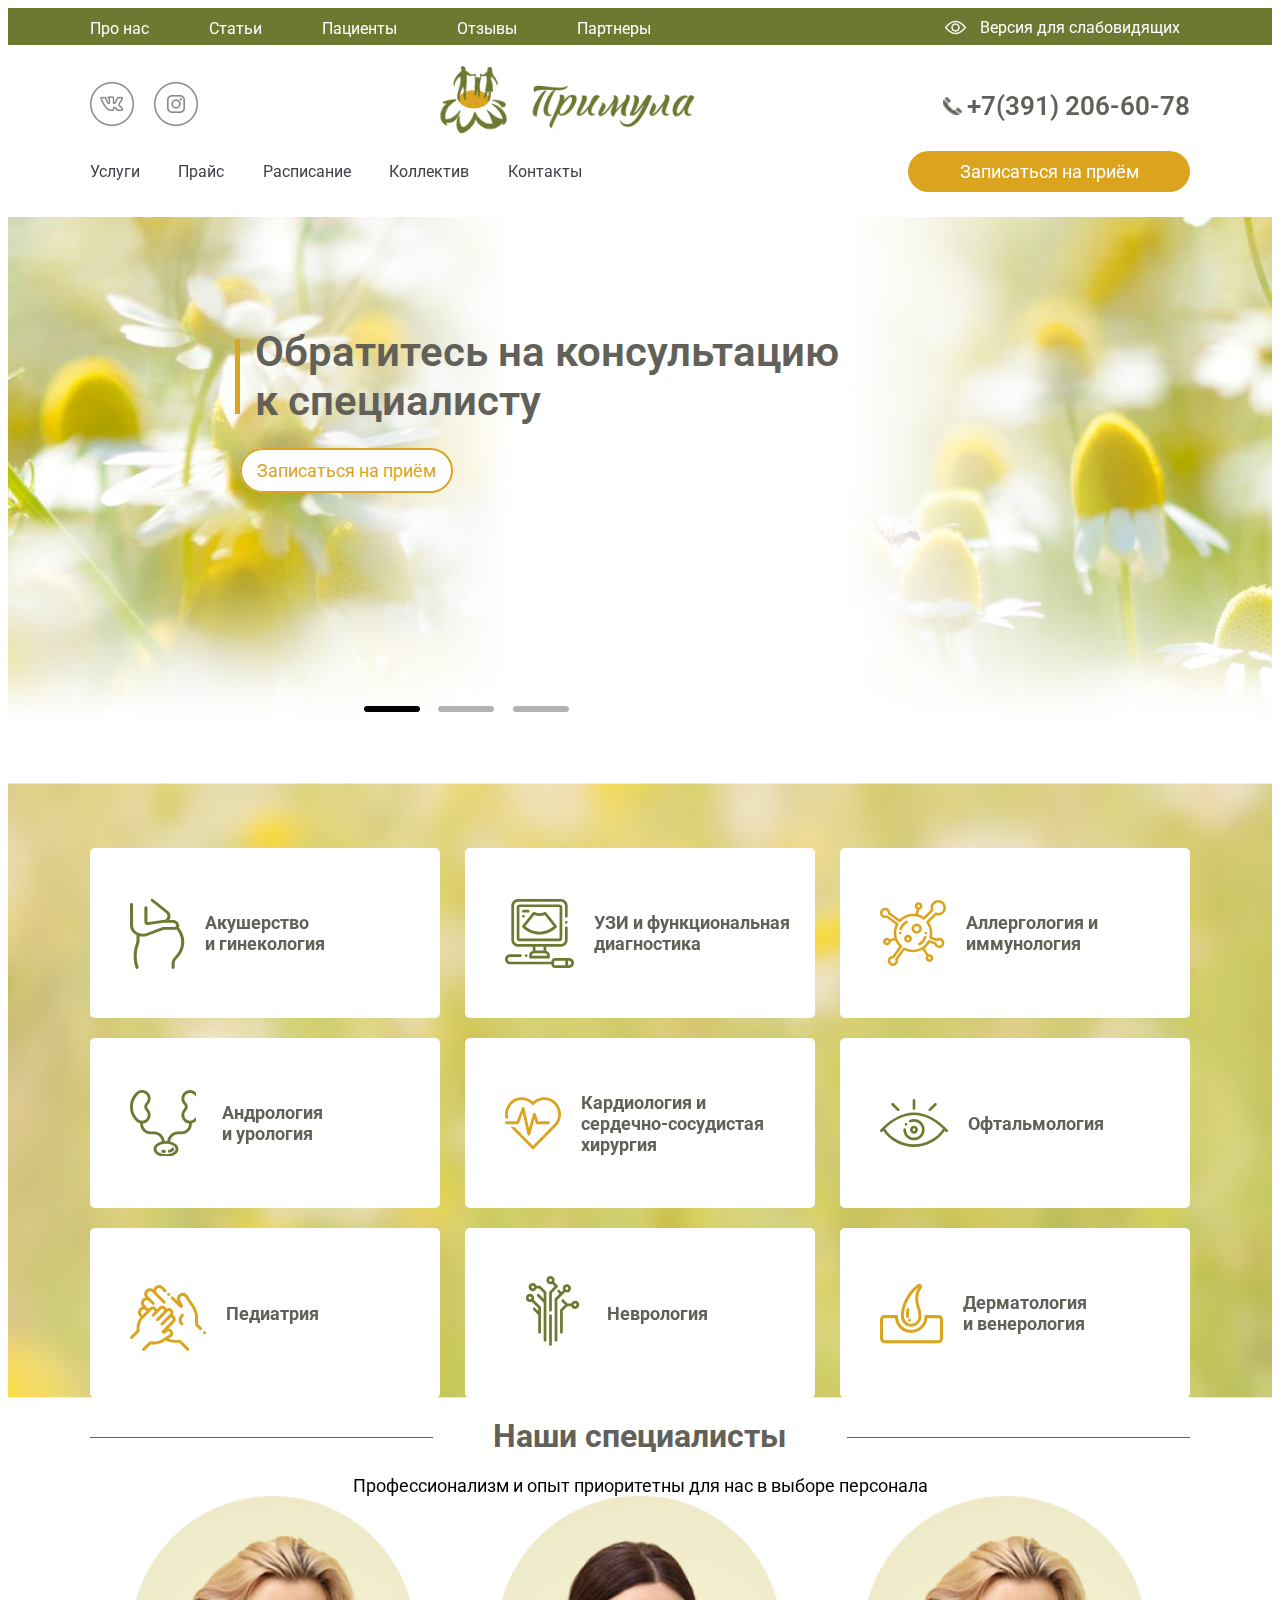
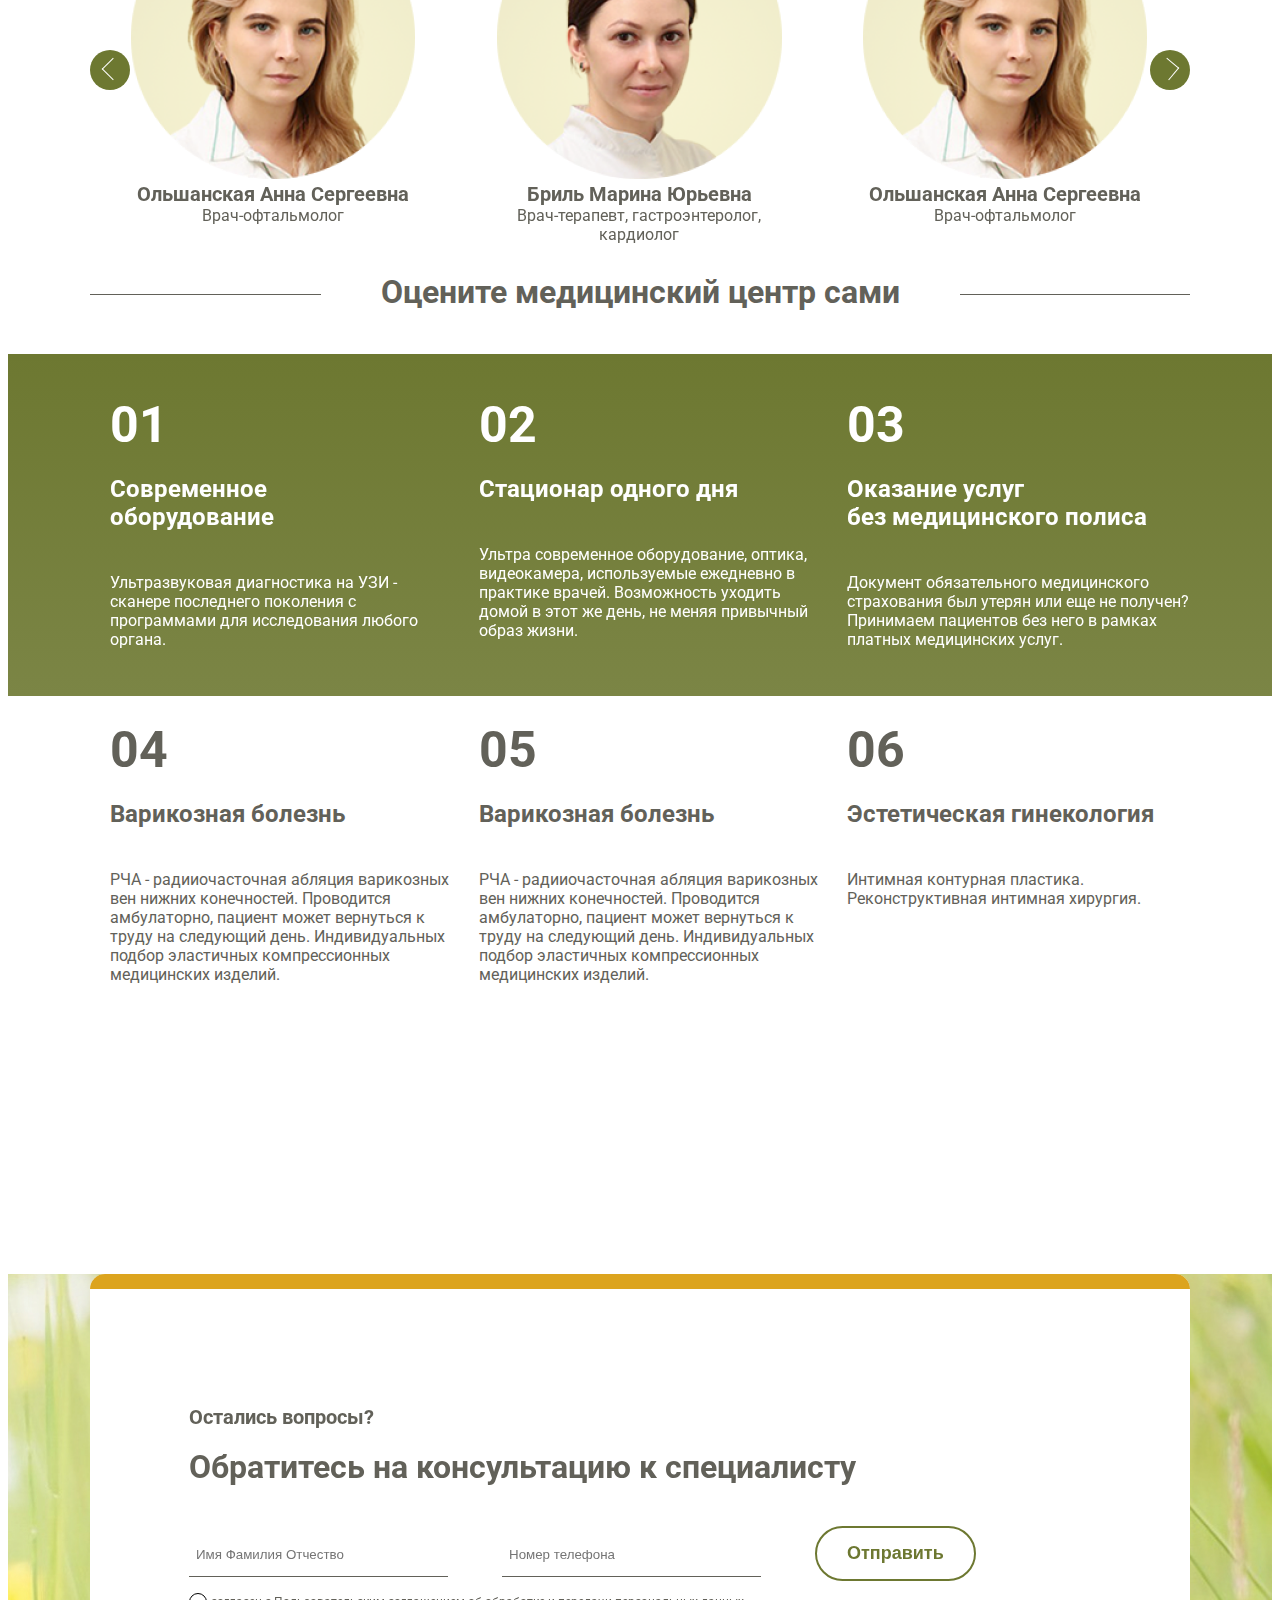
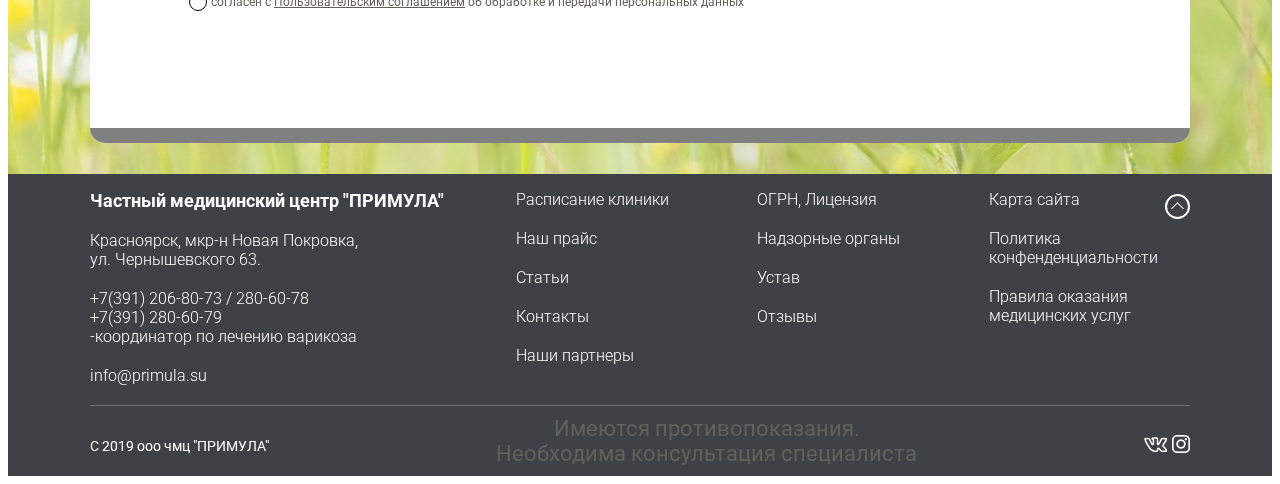
==== commit 8826575e: "Last version" ====
--- a/index.html
+++ b/index.html
@@ -11,10 +11,11 @@
     <title>PRIMULA</title>
   </head>
   <body>
-    <!-------------------------------- Верхняя навигационный блок-->
+    <!-------------------------------- Верхняя навигационный блок------------->
     <div class="header-top">
       <div class="container">
         <div class="header-top__box">
+          <span class="btn-mobile btn-mobile-top"></span>
           <nav class="header-top__menu">
             <ul class="header-top__list">
               <li class="header-top__item">
@@ -36,7 +37,7 @@
           </nav>
           <div class="header-top__for-blind">
             <img class="header-top__view" src="src/view.png" alt="">
-            <a class="header-top__for-blind-text" href=""
+            <a class="header-top__for-blind-text" href="#"
               >Версия для слабовидящих</a
             >
           </div>
@@ -59,11 +60,12 @@
             <img class="header__logo-image" src="src/logo.png" alt="Логотип"/>
           </a>
           <div>
-            <img src="src/phone.png" width="16" height="16" alt="">
+            <img class="header__phone-image" src="src/phone.png"  alt="">
             <a class="header__phone" href="tel:+73912066078">+7(391) 206-60-78</a>
         </div>
         </div>
         <div class="header__block-bottom">
+          <span class="btn-mobile"></span>
           <nav class="header__menu">
             <ul class="header__list">
               <li class="header__item">
@@ -88,13 +90,13 @@
               </li>
             </ul>
           </nav>
-          <a class="header__btn">Записаться на приём</a>
+          <a class="header__btn" href="#">Записаться на приём</a>
         </div>
       </div>
     </header>
     <!-- ------------------------------------------------SECTION-1------------------------------- -->
     <section class="consultation">
-      <div class="container">
+      <!-- <div class="container"> -->
         <div id="slider-wrapper">
           <div class="inner-wrapper">
             <input checked type="radio" name="slide" class="control" id="Slide1" />
@@ -105,56 +107,50 @@
             <label for="Slide3" id="s3"></label>
   
             <div class="overflow-wrapper">
-              <div class="slide">
+              <div class="slide" style="background-image: url('/src/bg-top.jpg');">
+                <div class="container">
                 <h2 class="consultation__title">
                   Обратитесь на консультацию<br> к специалисту
                 </h2>
-                <a class="consultation__btn">Записаться на приём</a>
+                <a class="consultation__btn" href="#">Записаться на приём</a>
                 <div class="consultation__lines">
                   <span class="consultation__line"></span>
                   <span class="consultation__line"></span>
                   <span class="consultation__line"></span>
                 </div>
               </div>
-              <div class="slide">
+              </div>
+              <div class="slide"  style="background-image: url('/src/bg-top.jpg');">
+                <div class="container">
                 <h2 class="consultation__title">
                   Обратитесь на консультацию<br> к специалисту
                 </h2>
-                <a class="consultation__btn">Записаться на приём</a>
+                <a class="consultation__btn" href="#">Записаться на приём</a>
                 <div class="consultation__lines">
                   <span class="consultation__line"></span>
                   <span class="consultation__line"></span>
                   <span class="consultation__line"></span>
                 </div>
-              </div>
-              <div class="slide">
+                </div>
+              </div>
+              <div class="slide"  style="background-image: url('/src/bg-top.jpg');">
+                <div class="container">
                 <h2 class="consultation__title">
                   Обратитесь на консультацию<br> к специалисту
                 </h2>
-                <a class="consultation__btn">Записаться на приём</a>
+                <a class="consultation__btn" href="#">Записаться на приём</a>
                 <div class="consultation__lines">
                   <span class="consultation__line"></span>
                   <span class="consultation__line"></span>
                   <span class="consultation__line"></span>
                 </div>
               </div>
-              <!-- <a class="slide" href=""><img src="http://placehold.it/940x470" /></a> -->
-              <!-- <a class="slide" href=""><img src="http://placehold.it/940x470" /></a> -->
-              <!-- <a class="slide" href=""><img src="http://placehold.it/940x470" /></a> -->
-              <!-- <a class="slide" href=""><img src="http://placehold.it/940x470" /></a> -->
-            </div>
-          </div>
-        </div>
-        <!-- <h2 class="consultation__title">
-          Обратитесь на консультацию<br> к специалисту
-        </h2>
-        <a class="consultation__btn">Записаться на приём</a>
-        <div class="consultation__lines">
-          <span class="consultation__line"></span>
-          <span class="consultation__line"></span>
-          <span class="consultation__line"></span>
-        </div> -->
-      </div>
+              </div>
+           
+            </div>
+          </div>
+        </div>
+      <!-- </div> -->
     </section>
 
     <!-- ------------------------------------------------SECTION-2----------------------------------------- -->
@@ -182,7 +178,7 @@
                 <path d="M19.4155 16.2972C19.165 16.0465 18.8173 15.9023 18.4629 15.9023C18.1085 15.9023 17.7608 16.0464 17.5101 16.2972C17.2594 16.548 17.1152 16.8956 17.1152 17.25C17.1152 17.6044 17.2593 17.9521 17.5101 18.2027C17.7608 18.4535 18.1085 18.5977 18.4629 18.5977C18.8173 18.5977 19.165 18.4535 19.4155 18.2027C19.6663 17.9521 19.8105 17.6044 19.8105 17.25C19.8105 16.8956 19.6663 16.5479 19.4155 16.2972Z" fill="#6D7831"/>
                 </svg>
                 
-              <!-- <img class="price__img" src="src/ultrasound.png" alt="" /> -->
+            
               <h4 class="price__title">УЗИ и функциональная<br> диагностика</h4>
             </li>
           
@@ -203,7 +199,7 @@
                 </clipPath>
                 </defs>
                 </svg>
-              <!-- <img class="price__img" src="src/virus.png" alt="" /> -->
+              
               <h4 class="price__title">Аллергология и<br> иммунология</h4>
             </li>
           
@@ -220,7 +216,7 @@
                 </clipPath>
                 </defs>
                 </svg>
-              <!-- <img class="price__img" src="src/kk.png" alt="" /> -->
+          
               <h4 class="price__title">Андрология<br> и урология</h4>
             </li>
           
@@ -230,7 +226,7 @@
                 <path d="M51.0797 7.16666C47.7991 3.82747 43.4992 2.15833 39.2002 2.15833C35.1775 2.15833 31.1875 3.6793 28.0002 6.60245C24.8119 3.6793 20.8229 2.15833 16.8001 2.15833C12.5003 2.15833 8.20126 3.82747 4.92065 7.16677C0.570355 11.5956 -0.830635 17.8334 0.589058 23.4916H3.50107C2.00777 18.5962 3.09879 13.0519 6.90024 9.1826C9.54439 6.49123 13.0603 5.00923 16.8001 5.00923C20.2133 5.00923 23.4063 6.29652 25.9543 8.55938L28.0002 10.506L30.047 8.55849C32.595 6.29652 35.788 5.00834 39.2002 5.00834C42.9401 5.00834 46.4551 6.49034 49.1001 9.18171C54.5592 14.7373 54.5583 23.7786 49.1001 29.3342L28.0002 50.8108L9.56025 32.0416H5.60009L28.0002 54.8417L51.0797 31.35C57.6401 24.6715 57.6401 13.8453 51.0797 7.16666Z" fill="#DCA41E"/>
                 </svg>
                 
-              <!-- <img class="price__img" src="src/cardiogram.png" alt="" /> -->
+           
               <h4 class="price__title">
                 Кардиология и<br> сердечно-сосудистая<br> хирургия
               </h4>
@@ -247,29 +243,52 @@
                 <path d="M67.6673 40.8677C59.2304 31.316 46.703 23.375 34 23.375C21.2953 23.375 8.768 31.318 0.332684 40.8677C-0.152879 41.4176 -0.100816 42.2568 0.448895 42.7424C0.998738 43.2279 1.83811 43.1759 2.32354 42.6262C2.60657 42.3057 2.8965 41.9864 3.19014 41.6691C9.75307 51.5854 21.6502 57.9062 34 57.9062C46.3498 57.9062 58.2469 51.5854 64.8098 41.6691C65.1035 41.9865 65.3934 42.3058 65.6764 42.6262C66.1604 43.1742 66.9996 43.2294 67.5511 42.7424C68.1008 42.2568 68.1529 41.4174 67.6673 40.8677ZM34 55.25C22.3238 55.25 11.0937 49.1833 5.08817 39.7136C9.82001 35.077 20.7534 26.0312 34 26.0312C47.2467 26.0312 58.18 35.077 62.9118 39.7135C56.9063 49.1833 45.6762 55.25 34 55.25Z" fill="#6D7831"/>
                 </svg>
                 
-              <!-- <img class="price__img" src="src/eye.png" alt="" /> -->
+           
               <h4 class="price__title">Офтальмология</h4>
             </li>
           
             <li class="price__item">
-              <img class="price__img" src="src/maternity.png" alt="" />
+              <svg width="76" height="76" viewBox="0 0 76 76" fill="none" xmlns="http://www.w3.org/2000/svg">
+                <path d="M58.8408 73.3281L50.8697 65.357C50.5877 65.0749 50.2166 64.9265 49.8158 64.9265H45.5408C45.526 64.9265 45.526 64.9265 45.5111 64.9265C43.151 64.9265 40.7908 64.496 38.5643 63.6648L41.1322 61.9429C42.1861 61.2453 42.8838 60.1617 43.1213 58.9148C43.3588 57.6679 43.0768 56.421 42.3494 55.382C41.4439 54.0906 39.9893 53.3929 38.5197 53.3929C38.49 53.3929 38.4752 53.3929 38.4455 53.3929L44.3533 47.4851C46.1494 45.689 46.1494 42.7796 44.3533 40.9835C43.9229 40.5531 43.4033 40.2117 42.8541 39.9742C43.2697 39.2765 43.4775 38.475 43.4775 37.6437C43.4775 36.4117 43.0025 35.2539 42.1268 34.3929C41.251 33.5171 40.108 33.0421 38.876 33.0421C38.0447 33.0421 37.2432 33.2648 36.5455 33.6656C36.3229 33.1164 35.9814 32.5968 35.5361 32.1664C34.6604 31.2906 33.5174 30.8156 32.2854 30.8156C31.0533 30.8156 29.8955 31.2906 29.0346 32.1664L26.9119 34.289C26.6893 33.7843 26.3775 33.339 25.9768 32.9382C25.101 32.0624 23.958 31.5875 22.726 31.5875C21.4939 31.5875 20.3361 32.0624 19.4752 32.9382L18.54 33.8734L14.7104 30.0734C13.5971 28.9601 13.5971 27.1492 14.7104 26.0359C15.7494 24.9968 17.3971 24.9226 18.5252 25.8429L22.2361 29.5539C22.533 29.8507 22.9041 29.9843 23.29 29.9843C23.676 29.9843 24.0471 29.8359 24.3439 29.5539C24.9229 28.975 24.9229 28.0398 24.3439 27.4609L17.9611 21.0781C16.8479 19.9648 16.8479 18.1539 17.9611 17.0406C19.0744 15.9273 20.8854 15.9273 21.9986 17.0406L33.1908 28.2624C33.4877 28.5593 33.8588 28.6929 34.2447 28.6929C34.6307 28.6929 35.0018 28.5445 35.2986 28.2624C35.8775 27.6835 35.8775 26.7484 35.2986 26.1695L26.7932 17.6343C25.8877 16.521 25.9471 14.8585 26.9861 13.8195C28.0994 12.7062 29.9104 12.7062 31.0236 13.8195L34.1408 16.9367C34.7197 17.5156 35.6549 17.5156 36.2338 16.9367C36.8127 16.3578 36.8127 15.4226 36.2338 14.8437L33.1166 11.7265C30.8455 9.45542 27.1494 9.45542 24.8932 11.7265C24.1361 12.4835 23.6463 13.389 23.3939 14.339C22.4143 13.6265 21.2416 13.2406 19.9947 13.2406C18.4361 13.2406 16.9814 13.8492 15.883 14.9476C13.8346 16.996 13.6416 20.1875 15.2744 22.4585C14.3096 22.7109 13.4041 23.2156 12.6619 23.9578C10.5244 26.0953 10.4057 29.5093 12.3057 31.7953C11.3705 32.0476 10.4799 32.5523 9.75254 33.2796C7.48145 35.5507 7.48145 39.2468 9.75254 41.5031L10.4205 42.171C7.91191 45.1843 6.56113 48.9249 6.56113 52.8882V55.3523L0.475195 61.4382C-0.103711 62.0171 -0.103711 62.9523 0.475195 63.5312C0.77207 63.8281 1.14316 63.9617 1.5291 63.9617C1.91504 63.9617 2.28613 63.8132 2.58301 63.5312L9.11426 56.9999C9.39629 56.7179 9.54473 56.3468 9.54473 55.946V52.8734C9.54473 49.1773 10.9697 45.7187 13.5822 43.1062L20.9447 35.7437L21.6572 35.0312C21.9689 34.7195 22.3697 34.5562 22.815 34.5562C23.2604 34.5562 23.6611 34.7195 23.9729 35.0312C24.2846 35.3429 24.4479 35.7437 24.4479 36.189C24.4479 36.5601 24.3291 36.9164 24.0916 37.2132L22.0729 39.1874C21.4939 39.7664 21.4939 40.7015 22.0729 41.2804C22.3697 41.5773 22.7408 41.7109 23.1268 41.7109C23.5127 41.7109 23.8838 41.5625 24.1807 41.2804L31.1721 34.289C31.4838 33.9773 31.8846 33.814 32.3299 33.814C32.7752 33.814 33.176 33.9773 33.4877 34.289C34.0815 34.8828 34.126 35.8179 33.6064 36.4562L26.4814 43.596C25.9025 44.1749 25.9025 45.1101 26.4814 45.689C26.7783 45.9859 27.1494 46.1195 27.5354 46.1195C27.9213 46.1195 28.2924 45.971 28.5893 45.689L37.7627 36.5007C38.0744 36.189 38.4752 36.0257 38.9205 36.0257C39.3658 36.0257 39.7666 36.189 40.0783 36.5007C40.7166 37.139 40.7166 38.1781 40.0783 38.8015L30.89 47.9749C30.3111 48.5539 30.3111 49.489 30.89 50.0679C31.469 50.6468 32.4041 50.6468 32.983 50.0679L40.1229 42.9429C40.7611 42.4382 41.6963 42.4679 42.29 43.0617C42.9283 43.7 42.9283 44.739 42.29 45.3624L32.2705 55.382C31.558 56.0945 31.4986 57.1632 32.1221 57.9499C32.7307 58.7367 33.7994 58.9296 34.6604 58.4101L37.6885 56.5695C38.4455 56.1093 39.4549 56.3171 39.9596 57.0445C40.2268 57.4156 40.3158 57.8757 40.2416 58.3359C40.1525 58.7812 39.9002 59.182 39.5143 59.4343L32.508 64.1249C30.2221 65.6539 27.5799 66.4554 24.8338 66.4554H24.8189H20.0541C19.6533 66.4554 19.2822 66.6187 19.0002 66.8859L12.4689 73.4171C11.89 73.996 11.89 74.9312 12.4689 75.5101C12.7658 75.807 13.1369 75.9406 13.5229 75.9406C13.9088 75.9406 14.2799 75.7921 14.5768 75.5101L20.6627 69.4242H24.8041C24.8189 69.4242 24.8189 69.4242 24.8338 69.4242C28.1736 69.4242 31.3947 68.4445 34.1705 66.589L35.6697 65.5796C38.7275 67.064 42.1416 67.8359 45.5408 67.8359C45.5557 67.8359 45.5557 67.8359 45.5705 67.8359H49.2369L56.7775 75.3765C57.0744 75.6734 57.4455 75.807 57.8315 75.807C58.2174 75.807 58.5885 75.6585 58.8854 75.3765C59.4197 74.8421 59.4197 73.907 58.8408 73.3281ZM15.4971 36.9609L12.4393 40.0187L11.8307 39.4101C10.7174 38.2968 10.7174 36.4859 11.8307 35.3726C12.8697 34.3335 14.5174 34.2593 15.6455 35.1796L16.4619 35.996L15.4971 36.9609Z" fill="#DCA41E"/>
+                <path d="M75.5695 56.6141C75.2875 56.332 74.9164 56.1836 74.5156 56.1836C74.1148 56.1836 73.7437 56.3469 73.4617 56.6141C73.1797 56.8961 73.0312 57.2672 73.0312 57.668C73.0312 58.0539 73.1945 58.4398 73.4617 58.7219C73.7437 59.0039 74.1148 59.1523 74.5156 59.1523C74.9164 59.1523 75.2875 58.9891 75.5695 58.7219C75.8516 58.4398 76 58.0688 76 57.668C76 57.2672 75.8367 56.8812 75.5695 56.6141Z" fill="#DCA41E"/>
+                <path d="M71.5768 52.6211L68.0291 49.0734L68.0439 43.0766C68.0439 38.5492 66.7228 34.1555 64.1994 30.3852L57.6682 20.6477C56.7775 19.3117 55.4119 18.4211 53.8385 18.1242C52.265 17.8273 50.6768 18.1687 49.3557 19.0891C47.2033 20.5883 46.3572 23.3047 47.1143 25.7242L43.24 21.85C42.6611 21.2711 41.726 21.2711 41.1471 21.85C40.5682 22.4289 40.5682 23.3641 41.1471 23.943L49.4744 32.2703C50.2463 33.0422 51.4338 33.1164 52.2799 32.4336C53.1408 31.7656 53.3486 30.593 52.7846 29.6578L50.2314 25.4422C49.4299 24.1211 49.801 22.3844 51.0627 21.5086C51.7158 21.0484 52.5025 20.8852 53.2893 21.0187C54.076 21.1672 54.7439 21.6125 55.1893 22.2805L61.7205 32.018C63.9174 35.2984 65.0752 39.1133 65.0752 43.0469L65.0603 49.6672C65.0603 50.068 65.2088 50.4391 65.4908 50.7211L69.4689 54.6992C69.7658 54.9961 70.1369 55.1297 70.5228 55.1297C70.9088 55.1297 71.2799 54.9812 71.5768 54.6992C72.1557 54.1352 72.1557 53.2 71.5768 52.6211Z" fill="#DCA41E"/>
+                <path d="M39.7365 18.3469C39.4545 18.0648 39.0834 17.9164 38.6826 17.9164C38.2967 17.9164 37.9107 18.0797 37.6287 18.3469C37.3467 18.6289 37.1982 19 37.1982 19.4008C37.1982 19.7867 37.3615 20.1726 37.6287 20.4547C37.9107 20.7367 38.2818 20.8851 38.6826 20.8851C39.0686 20.8851 39.4545 20.7218 39.7365 20.4547C40.0186 20.1726 40.167 19.8015 40.167 19.4008C40.167 19 40.0037 18.6289 39.7365 18.3469Z" fill="#DCA41E"/>
+                <path d="M53.5115 41.3843C54.0904 40.8054 54.0904 39.8703 53.5115 39.2914C52.9326 38.7125 51.9975 38.7125 51.4186 39.2914L50.7654 39.9296C47.9896 42.7054 47.9896 47.2179 50.7654 49.9788C51.0623 50.2757 51.4334 50.4093 51.8193 50.4093C52.2053 50.4093 52.5764 50.2609 52.8732 49.9788C53.4521 49.3999 53.4521 48.4648 52.8732 47.8859C51.2553 46.2679 51.2553 43.6406 52.8732 42.0226L53.5115 41.3843Z" fill="#DCA41E"/>
+                </svg>
+                
+            
               <h4 class="price__title">Педиатрия</h4>
             </li>
           
             <li class="price__item">
-              <img class="price__img" src="src/neurology.png" alt="" />
+              <svg width="82" height="82" viewBox="0 0 82 82" fill="none" xmlns="http://www.w3.org/2000/svg">
+                <path d="M73.1679 30.0837C71.6987 28.3925 69.1192 28.2046 67.4279 29.6908C66.8983 30.1521 66.4883 30.767 66.2492 31.4333H62.4567L58.7667 27.7262C58.22 27.1966 57.3658 27.2137 56.8362 27.7604C56.3237 28.29 56.3237 29.1271 56.8362 29.6566L59.9625 32.8L55.4696 37.2929C55.2133 37.5491 55.0767 37.8908 55.0767 38.2666V60.1333C55.0767 60.885 55.6917 61.5 56.4433 61.5C57.195 61.5 57.81 60.885 57.81 60.1333V38.8304L62.4737 34.1666H66.2492C66.7958 35.7212 68.2137 36.7975 69.8537 36.9C69.9392 36.9 70.0246 36.9 70.11 36.9C72.3821 36.9 74.21 35.055 74.21 32.8C74.1929 31.792 73.8342 30.8354 73.1679 30.0837ZM71.4596 32.8854C71.4425 33.2441 71.2717 33.5858 70.9983 33.825C70.725 34.0641 70.3662 34.1837 70.0075 34.1666C69.2558 34.1154 68.675 33.4662 68.7262 32.7145C68.7775 31.997 69.3754 31.4333 70.0929 31.4333H70.1783C70.9471 31.4845 71.5108 32.1337 71.4596 32.8854Z" fill="#6D7831"/>
+                <path d="M61.8928 12.3C59.6207 12.3 57.7928 14.128 57.7928 16.4C57.7928 17.015 57.9295 17.613 58.2028 18.1596H58.1857L56.4261 19.9192L54.6665 18.1596C54.1199 17.63 53.2657 17.6471 52.7361 18.1938C52.2236 18.7234 52.2236 19.5605 52.7361 20.09L54.4957 21.8667L50.0028 26.3596C49.7465 26.6159 49.6099 26.9576 49.6099 27.3334V68.3334C49.6099 69.0851 50.2249 69.7001 50.9765 69.7001C51.7282 69.7001 52.3432 69.0851 52.3432 68.3334V27.8971L60.1503 20.09V20.073C60.697 20.3463 61.2949 20.483 61.9099 20.483C64.182 20.483 66.0099 18.655 66.0099 16.383C66.0099 14.1109 64.1649 12.3 61.8928 12.3ZM61.8928 17.7667C61.1411 17.7667 60.5261 17.1517 60.5261 16.4C60.5261 15.6484 61.1411 15.0334 61.8928 15.0334C62.6445 15.0334 63.2594 15.6484 63.2594 16.4C63.2594 17.1517 62.6615 17.7667 61.8928 17.7667Z" fill="#6D7831"/>
+                <path d="M40.9999 19.5262L35.5332 14.0596C35.277 13.8033 34.9353 13.6666 34.5595 13.6666H31.5699C30.8182 11.5312 28.4778 10.4208 26.3424 11.1725C24.207 11.9241 23.0966 14.2646 23.8482 16.4C24.5999 18.5354 26.9403 19.6458 29.0757 18.8941C30.2374 18.4841 31.1599 17.5616 31.5699 16.4H33.9957L38.6595 21.0637V26.7696L34.1666 22.2596C33.6199 21.73 32.7657 21.7471 32.2362 22.2937C31.7237 22.8233 31.7237 23.6604 32.2362 24.19L38.6766 30.6304V68.3333C38.6766 69.085 39.2916 69.7 40.0432 69.7C40.7949 69.7 41.4099 69.085 41.4099 68.3333V20.5C41.3928 20.1412 41.2562 19.7825 40.9999 19.5262ZM27.7262 16.4C26.9745 16.4 26.3595 15.785 26.3595 15.0333C26.3595 14.2816 26.9745 13.6666 27.7262 13.6666C28.4778 13.6666 29.0928 14.2816 29.0928 15.0333C29.0928 15.785 28.4949 16.4 27.7262 16.4Z" fill="#6D7831"/>
+                <path d="M35.5335 34.5596L28.7001 27.7263H28.6831C28.9564 27.1796 29.0931 26.5817 29.0931 25.9667C29.0931 23.6946 27.2651 21.8667 24.9931 21.8667C22.721 21.8667 20.8931 23.6946 20.8931 25.9667C20.8931 28.2388 22.721 30.0667 24.9931 30.0667C25.6081 30.0667 26.206 29.93 26.7526 29.6567V29.6738L33.1931 36.0971V39.0696L30.0668 35.9263C29.5201 35.3967 28.666 35.4138 28.1364 35.9604C27.6239 36.49 27.6239 37.3271 28.1364 37.8567L33.2101 42.9304V60.1334C33.2101 60.885 33.8251 61.5 34.5768 61.5C35.3285 61.5 35.9435 60.885 35.9435 60.1334V35.5334C35.9264 35.1746 35.7897 34.8159 35.5335 34.5596ZM24.9931 27.3334C24.2414 27.3334 23.6264 26.7184 23.6264 25.9667C23.6264 25.215 24.2414 24.6 24.9931 24.6C25.7447 24.6 26.3597 25.215 26.3597 25.9667C26.3597 26.7184 25.7618 27.3334 24.9931 27.3334Z" fill="#6D7831"/>
+                <path d="M52.6168 13.3762L49.2001 9.95956H49.1831C49.4564 9.41289 49.5931 8.81498 49.5931 8.19998C49.5931 5.92789 47.7651 4.09998 45.4931 4.09998C43.221 4.09998 41.3931 5.92789 41.3931 8.19998C41.3931 10.4721 43.221 12.3 45.4931 12.3C46.1081 12.3 46.706 12.1633 47.2526 11.89V11.9071L49.7126 14.35L44.5364 19.5262C44.2801 19.7825 44.1435 20.1241 44.1435 20.5V38.2666C44.1435 39.0183 44.7585 39.6333 45.5101 39.6333C46.2618 39.6333 46.8768 39.0183 46.8768 38.2666V21.0637L52.6168 15.3066C53.1464 14.7771 53.1464 13.9058 52.6168 13.3762ZM45.4931 9.56664C44.7414 9.56664 44.1264 8.95164 44.1264 8.19998C44.1264 7.44831 44.7414 6.83331 45.4931 6.83331C46.2447 6.83331 46.8597 7.44831 46.8597 8.19998C46.8597 8.95164 46.2618 9.56664 45.4931 9.56664Z" fill="#6D7831"/>
+                <path d="M45.4931 42.3667C44.7415 42.3667 44.1265 42.9817 44.1265 43.7334V72.4334C44.1265 73.185 44.7415 73.8 45.4931 73.8C46.2448 73.8 46.8598 73.185 46.8598 72.4334V43.7334C46.8598 42.9817 46.2619 42.3667 45.4931 42.3667Z" fill="#6D7831"/>
+                </svg>
+                
+          
               <h4 class="price__title">Неврология</h4>
             </li>
           
             <li class="price__item">
-              <img class="price__img" src="src/skin.png" alt="" />
+              <svg width="63" height="63" viewBox="0 0 63 63" fill="none" xmlns="http://www.w3.org/2000/svg">
+                <path d="M58.6353 33.089H46.041C45.2194 33.089 44.5462 33.7406 44.5192 34.5618C44.503 35.0565 44.4717 35.5111 44.4234 35.9518C43.6804 42.7428 37.9737 47.8639 31.1488 47.8639C30.6624 47.8639 30.1699 47.8369 29.6847 47.7839C26.1609 47.3984 23.0273 45.6245 20.8614 42.7891C19.1269 40.518 18.0619 37.5791 17.863 34.5131C17.811 33.7122 17.1462 33.089 16.3437 33.089H4.36465C1.958 33.089 0 35.047 0 37.4536V56.8514C0 59.258 1.958 61.216 4.36465 61.216H58.6353C61.042 61.216 63 59.258 63 56.8514V37.4536C63 35.047 61.042 33.089 58.6353 33.089ZM59.9549 56.8514C59.9549 57.579 59.3629 58.1709 58.6353 58.1709H4.36465C3.63707 58.1709 3.04511 57.579 3.04511 56.8514V37.4536C3.04511 36.7261 3.63707 36.1341 4.36465 36.1341H14.9703C15.4109 39.2756 16.6198 42.2523 18.4418 44.6375C21.1184 48.1416 24.9934 50.334 29.3538 50.8107C29.9484 50.8759 30.5524 50.9088 31.149 50.9088C39.5301 50.9088 46.5386 44.6208 47.4505 36.2831C47.4559 36.2336 47.4612 36.1838 47.4663 36.1341H58.6355C59.3631 36.1341 59.9551 36.7261 59.9551 37.4536V56.8514H59.9549Z" fill="#DCA41E"/>
+                <path d="M30.0157 44.7566C30.0157 44.7568 30.0159 44.7568 30.0161 44.7568C30.3925 44.7978 30.7735 44.8187 31.1487 44.8187C36.4171 44.8187 40.8226 40.8643 41.3961 35.6205C41.7899 32.0195 40.8278 28.6019 39.8971 25.2967C38.2344 19.3911 36.6638 13.813 41.486 6.24453C42.2499 5.04577 42.0382 3.48404 40.9825 2.53133C40.4484 2.04939 39.7582 1.78406 39.0389 1.78406C38.3879 1.78406 37.7484 2.00676 37.2379 2.41094C31.3397 7.08214 26.8798 12.9371 23.9817 19.8129C21.0466 26.7765 20.8584 32.0914 20.8706 33.5545C20.9208 39.5665 24.6813 44.1732 30.0157 44.7566ZM38.474 5.32694C33.4688 13.7016 35.3239 20.29 36.9658 26.122C37.857 29.2866 38.6985 32.2759 38.369 35.2894C37.9646 38.9859 34.8606 41.7734 31.1487 41.7734C30.8833 41.7734 30.6135 41.7586 30.3464 41.7294L30.3468 41.7296C25.971 41.2509 23.9456 37.143 23.9155 33.5289C23.8686 27.9009 26.8727 14.8995 38.474 5.32694Z" fill="#DCA41E"/>
+                <path d="M28.2713 36.0612C28.2806 36.0577 28.2899 36.0545 28.2991 36.051C28.9934 35.8005 29.3998 35.0677 29.2256 34.3505C28.6627 32.0317 29.1345 29.1959 29.4513 28.0396C29.6684 27.2523 29.2067 26.438 28.4197 26.2198C27.6324 26.0014 26.8163 26.4634 26.5979 27.2511C26.538 27.4671 25.4722 31.4176 26.349 35.0419C26.5532 35.8864 27.4546 36.3574 28.2713 36.0612Z" fill="#DCA41E"/>
+                <path d="M29.5052 39.628C30.3228 39.628 30.9856 38.9652 30.9856 38.1477C30.9856 37.3301 30.3228 36.6674 29.5052 36.6674C28.6877 36.6674 28.0249 37.3301 28.0249 38.1477C28.0249 38.9652 28.6877 39.628 29.5052 39.628Z" fill="#DCA41E"/>
+                </svg>
+          
               <h4 class="price__title">Дерматология<br> и венерология</h4>
             </li>
         </ul>
       </div>
     </section>
 
-    <!-- -----------------------------------------------SECTION-3--------------------------------------------------------- -->
+    <!-- -----------------------------------------------SECTION-3------------------------------------- -->
     <section class="specialists">
       <div class="container">
         <h2 class="specialists__title"><span>Наши специалисты</span></h2>
@@ -278,74 +297,68 @@
         </div>
 
         <div class="wrapper">
-          <div class="slider-container" id="container">
-            <div class="slider-track" id="track">
-              <div class="specialists_card slider-item">
-                <img class="specialists__photo" src="src/slide1.png" alt="фотография" />
-                <div class="specialists__name">Ольшанская Анна Сергеевна</div>
-                <div class="specialists__prof">Врач-офтальмолог</div>
-              </div>
-              <div class="specialists_card slider-item">
-                <img class="specialists__photo" src="src/slide3.png" alt="фотография" />
-                <div class="specialists__name">Бриль Марина Юрьевна</div>
-                <div class="specialists__prof">Врач-терапевт, гастроэнтеролог,<br> кардиолог</div>
-              </div>
-              <div class="specialists_card slider-item">
-                <img class="specialists__photo" src="src/slide1.png" alt="фотография" />
-                <div class="specialists__name">Ольшанская Анна Сергеевна</div>
-                <div class="specialists__prof">Врач-офтальмолог</div>
-              </div>
-              <div class="specialists_card slider-item">
-                <img class="specialists__photo" src="src/slide2.png" alt="фотография" />
-                <div class="specialists__name">Елина Людмила Борисовна</div>
-                <div class="specialists__prof">Врач-офтальмолог</div>
-              </div>
-              <div class="specialists_card slider-item">
-                <img class="specialists__photo" src="src/slide1.png" alt="фотография" />
-                <div class="specialists__name">Ольшанская Анна Сергеевна</div>
-                <div class="specialists__prof">Врач-офтальмолог</div>
-              </div>
-              <div class="specialists_card slider-item">
-                <img class="specialists__photo" src="src/slide3.png" alt="фотография" />
-                <div class="specialists__name">Бриль Марина Юрьевна</div>
-                <div class="specialists__prof">Врач-терапевт, гастроэнтеролог,<br> кардиолог</div>
-              </div>
-              <div class="specialists_card slider-item">
-                <img class="specialists__photo" src="src/slide1.png" alt="фотография" />
-                <div class="specialists__name">Ольшанская Анна Сергеевна</div>
-                <div class="specialists__prof">Врач-офтальмолог</div>
-              </div>
-              <div class="specialists_card slider-item">
-                <img class="specialists__photo" src="src/slide2.png" alt="фотография" />
-                <div class="specialists__name">Елина Людмила Борисовна</div>
-                <div class="specialists__prof">Врач-офтальмолог</div>
-              </div>
-              <div class="specialists_card slider-item">
-                <img class="specialists__photo" src="src/slide1.png" alt="фотография" />
-                <div class="specialists__name">Ольшанская Анна Сергеевна</div>
-                <div class="specialists__prof">Врач-офтальмолог</div>
-              </div>
-              <div class="specialists_card slider-item">
-                <img class="specialists__photo" src="src/slide1.png" alt="фотография" />
-                <div class="specialists__name">Ольшанская Анна Сергеевна</div>
-                <div class="specialists__prof">Врач-офтальмолог</div>
-              </div>
-            </div>
-          </div>
-          <div class="slider-buttons">
-            <button class="btn-prev"><span>&#8249;</span></button>
-            <button class="btn-next"><span>&#8250;</span></button>
-          </div>
-        </div>
-        </div>
-        
-        
+          <div class="spec-crsl">
+            <div class="specialists_card slider-item">
+              <img class="specialists__photo" src="src/slide1.png" alt="фотография" />
+              <div class="specialists__name">Ольшанская Анна Сергеевна</div>
+              <div class="specialists__prof">Врач-офтальмолог</div>
+            </div>
+            <div class="specialists_card slider-item">
+              <img class="specialists__photo" src="src/slide3.png" alt="фотография" />
+              <div class="specialists__name">Бриль Марина Юрьевна</div>
+              <div class="specialists__prof">Врач-терапевт, гастроэнтеролог,<br> кардиолог</div>
+            </div>
+            <div class="specialists_card slider-item">
+                     <img class="specialists__photo" src="src/slide1.png" alt="фотография" />
+              <div class="specialists__name">Ольшанская Анна Сергеевна</div>
+              <div class="specialists__prof">Врач-офтальмолог</div>
+            </div>
+            <div class="specialists_card slider-item">
+              <img class="specialists__photo" src="src/slide2.png" alt="фотография" />
+              <div class="specialists__name">Елина Людмила Борисовна</div>
+              <div class="specialists__prof">Врач-офтальмолог</div>
+            </div>
+            <div class="specialists_card slider-item">
+              <img class="specialists__photo" src="src/slide1.png" alt="фотография" />
+              <div class="specialists__name">Ольшанская Анна Сергеевна</div>
+              <div class="specialists__prof">Врач-офтальмолог</div>
+            </div>
+            <div class="specialists_card slider-item">
+              <img class="specialists__photo" src="src/slide3.png" alt="фотография" />
+              <div class="specialists__name">Бриль Марина Юрьевна</div>
+              <div class="specialists__prof">Врач-терапевт, гастроэнтеролог,<br> кардиолог</div>
+            </div>
+            <div class="specialists_card slider-item">
+              <img class="specialists__photo" src="src/slide1.png" alt="фотография" />
+              <div class="specialists__name">Ольшанская Анна Сергеевна</div>
+              <div class="specialists__prof">Врач-офтальмолог</div>
+            </div>
+            <div class="specialists_card slider-item">
+              <img class="specialists__photo" src="src/slide2.png" alt="фотография" />
+              <div class="specialists__name">Елина Людмила Борисовна</div>
+              <div class="specialists__prof">Врач-офтальмолог</div>
+            </div>
+            <div class="specialists_card slider-item">
+              <img class="specialists__photo" src="src/slide1.png" alt="фотография" />
+              <div class="specialists__name">Ольшанская Анна Сергеевна</div>
+              <div class="specialists__prof">Врач-офтальмолог</div>
+            </div>
+            <div class="specialists_card slider-item">
+              <img class="specialists__photo" src="src/slide1.png" alt="фотография" />
+              <div class="specialists__name">Ольшанская Анна Сергеевна</div>
+              <div class="specialists__prof">Врач-офтальмолог</div>
+            </div>   
+            </div>
+            </div>
+          </div>
+        </div>
+        </div> 
       </div>
     </section>
-    <!-- ----------------------------------------------------SECTION-4------------------------------------------------ -->
+    <!-- ----------------------------------------------------SECTION-4---------------------------- -->
     <section class="services">
       <div class="container">
-        <div class="services__title-top">Оцените медицинский центр сами</div>
+        <div class="services__title-top"><span>Оцените медицинский центр сами</span></div>
         <div class="services__top">
           <ul class="services__list">
             <li class="services__item">
@@ -411,7 +424,7 @@
         </div>
       </div>
     </section>
-    <!-- -----------------------------------------------------------------------SECTION-5--------------------------------------------------------------- -->
+    <!-- ------------------------------------------------------------SECTION-5--------------------- -->
     <section class="form">
       <div class="form-blur"></div>
       <div class="container">
@@ -447,56 +460,56 @@
         </div>
       </div>
     </section>
-    <!-- ---------------------------------------------------------FOOTER--------------------------------------------------------------------- -->
+    <!-- ---------------------------------------------------------FOOTER----------------------------------- -->
     <footer class="footer">
       <div class="container">
         <div class="footer__top">
           <div class="footer__contacts">
             <ul class="footer__list">
               <div class="footer__item-title">
-                <a href="">
+                <a href="#">
                   Частный медицинский центр "ПРИМУЛА"
                 </a>
               </div>
               <li class="footer__item-contacts">
-                <a href="">
+                <a href="#">
                   Красноярск, мкр-н Новая Покровка,<br> ул. Чернышевского 63.
                 </a>
               </li>
               <li class="footer__item-contacts">
-                <a href="">
+                <a href="#">
                   <span>+7(391) 206-80-73</span> / 280-60-78 <br/><span>+7(391) 280-60-79</span><br> -координатор по лечению варикоза
                 </a>
-              <li class="footer__item-contacts"><a href="">info@primula.su</a></li>
+              <li class="footer__item-contacts"><a href="#">info@primula.su</a></li>
             </ul>
           </div>
           <nav class="footer__nav">
           <div class="footer__block2">
             <ul class="footer__list">
-              <li class="footer__item"><a href="">Расписание клиники</a></li>
-              <li class="footer__item"><a href="">Наш прайс</a></li>
-              <li class="footer__item"><a href="">Статьи</a></li>
-              <li class="footer__item"><a href="">Контакты</a></li>
-              <li class="footer__item"><a href="">Наши партнеры</a></li>
+              <li class="footer__item"><a href="#">Расписание клиники</a></li>
+              <li class="footer__item"><a href="#">Наш прайс</a></li>
+              <li class="footer__item"><a href="#">Статьи</a></li>
+              <li class="footer__item"><a href="#">Контакты</a></li>
+              <li class="footer__item"><a href="#">Наши партнеры</a></li>
             </ul>
           </div>
           <div class="footer__block3">
             <ul class="footer__list">
-              <li class="footer__item"><a href="">ОГРН, Лицензия</a></li>
-              <li class="footer__item"><a href="">Надзорные органы</a></li>
-              <li class="footer__item"><a href="">Устав</a></li>
-              <li class="footer__item"><a href="">Отзывы</a></li>
+              <li class="footer__item"><a href="#">ОГРН, Лицензия</a></li>
+              <li class="footer__item"><a href="#">Надзорные органы</a></li>
+              <li class="footer__item"><a href="#">Устав</a></li>
+              <li class="footer__item"><a href="#">Отзывы</a></li>
             
             </ul>
           </div>
           <div class="footer__block4">
             <ul class="footer__list">
-              <li class="footer__item"><a href="">Карта сайта</a></li>
+              <li class="footer__item"><a href="#">Карта сайта</a></li>
               <li class="footer__item">
-                <a href="">Политика<br> конфенденциальности</a>
+                <a href="#">Политика<br> конфенденциальности</a>
               </li>
               <li class="footer__item">
-                <a href="">Правила оказания <br>медицинских услуг</a>
+                <a href="#">Правила оказания <br>медицинских услуг</a>
               </li>
               
             </ul>
@@ -518,8 +531,8 @@
             </div>
           </div>
           <div class="footer__bottom-right">
-            <a class="footer_vk" href=""><img src="src/vk-footer.png" alt="VK" /></a>
-            <a class="footer_inst" href=""><img src="src/inst-footer.png" alt="instagram" /></a>
+            <a class="footer_vk" href="#"><img src="src/vk-footer.png" alt="VK" /></a>
+            <a class="footer_inst" href="#"><img src="src/inst-footer.png" alt="instagram" /></a>
           </div>
         </div>
       </div>
--- a/scss/style.css
+++ b/scss/style.css
@@ -1,5 +1,6 @@
 body {
   font-family: "Roboto", sans-serif;
+  font-size: 1.6rem;
 }
 
 a {
@@ -18,7 +19,24 @@
 .container {
   max-width: 1100px;
   margin: 0 auto;
-  padding: 0 50px;
+  padding: 0 40px;
+}
+
+.btn-mobile {
+  display: none;
+  background-color: #dca41e;
+  height: 4px;
+  width: 20px;
+  padding: 6px 0;
+  border-top: 4px solid #dca41e;
+  border-bottom: 4px solid #dca41e;
+  background-clip: content-box;
+}
+
+.btn-mobile-top {
+  background-color: white;
+  border-top: 4px solid white;
+  border-bottom: 4px solid white;
 }
 
 .header-top {
@@ -27,11 +45,11 @@
   height: 37px;
 }
 .header-top a {
+  color: white;
   padding: 5px 10px;
-  color: white;
 }
 .header-top a:hover {
-  background-color: #959691;
+  background-color: #869538;
   padding: 5px 10px;
   border-radius: 15px;
 }
@@ -58,37 +76,46 @@
 .header-top .header-top__box .header-top__list {
   display: flex;
 }
-.header-top .header-top__box .header-top__list .header-top__item {
-  padding-left: 3vw;
-}
-.header-top .header-top__box .header-top__list .header-top__item:first-child {
+.header-top .header-top__box .header-top__list .header-top__item:not(:first-child) {
+  margin-left: 40px;
+}
+.header-top .header-top__box .header-top__list .header-top__item:first-child a {
   padding-left: 0;
 }
 
-.header {
-  height: 140px;
+.header__logo-image {
+  width: 100%;
 }
 .header__phone {
-  font-size: 26px;
+  font-size: 2.6rem;
   font-weight: 600;
   color: #626159;
+}
+.header__phone-image {
+  width: 20px;
 }
 .header__link:hover {
   color: #869538;
 }
 .header__btn {
-  font-size: 18px;
-  padding: 10px 15px;
+  font-size: 1.8rem;
+  padding: 10px 0;
   background-color: #dca41e;
+  width: 282px;
+  text-align: center;
   color: white;
   box-sizing: border-box;
   border-radius: 100px;
 }
+.header__btn:hover {
+  background-color: #b38212;
+}
 
 .header__block-top {
   display: flex;
   justify-content: space-between;
   align-items: center;
+  margin-top: 20px;
 }
 .header__block-top .header__social {
   display: flex;
@@ -101,6 +128,7 @@
   display: flex;
   justify-content: space-between;
   align-items: center;
+  padding-bottom: 20px;
 }
 .header__block-bottom .header__menu {
   display: flex;
@@ -122,13 +150,11 @@
 .consultation {
   width: 100%;
   height: 550px;
-  background: url("../src/bg-top.jpg") no-repeat 100%;
-  background-size: cover;
 }
 .consultation__title {
   color: #626159;
   display: block;
-  font-size: 42px;
+  font-size: 4.2rem;
   font-weight: 600;
   margin-left: 165px;
 }
@@ -144,7 +170,7 @@
 }
 .consultation__btn {
   margin-left: 150px;
-  font-size: 18px;
+  font-size: 1.8rem;
   padding: 10px 15px;
   background-color: white;
   border: 2px solid #dca41e;
@@ -152,10 +178,12 @@
   box-sizing: border-box;
   border-radius: 100px;
 }
+.consultation__btn:hover {
+  background-color: #f3d07d;
+}
 
 .price {
   width: 100%;
-  height: 727px;
   background: url("../src/bg-section2.jpg") no-repeat 100%;
   background-size: cover;
 }
@@ -186,22 +214,19 @@
   color: white;
 }
 .price__title {
-  font-size: 18px;
+  font-size: 1.8rem;
   font-weight: 700;
   color: #626159;
   padding-left: 20px;
   transition-duration: 0.4s;
 }
 
-.specialists {
-  height: 550px;
-}
 .specialists__title {
   position: relative;
   text-align: center;
   margin: 20px auto;
   font-weight: bold;
-  font-size: 32px;
+  font-size: 3.2rem;
   line-height: 37px;
   color: #626159;
 }
@@ -215,17 +240,22 @@
   background-color: #626159;
 }
 .specialists__title span {
+  padding-left: 60px;
+  padding-right: 60px;
   background-color: white;
   position: relative;
   z-index: 1;
 }
 .specialists__text {
   font-weight: normal;
-  font-size: 18px;
+  font-size: 1.8rem;
   line-height: 21px;
   text-align: center;
 }
 .specialists__slider {
+  background-size: cover;
+  background-repeat: no-repeat;
+  background-position: top center;
   display: flex;
   width: 950px;
   height: 340px;
@@ -243,14 +273,72 @@
 }
 .specialists__name {
   font-weight: bold;
-  font-size: 20px;
+  font-size: 2rem;
   line-height: 23px;
 }
+.specialists_card {
+  text-align: center;
+}
+
+.spec-crsl__item {
+  height: 200px;
+}
+
+.spec-crsl__item:nth-child(1) {
+  background-color: lightblue;
+}
+
+.spec-crsl__item:nth-child(2) {
+  background-color: grey;
+}
+
+.spec-crsl__item:nth-child(3) {
+  background-color: green;
+}
+
+.spec-crsl__item:nth-child(4) {
+  background-color: brown;
+}
+
+.spec-crsl__item:nth-child(5) {
+  background-color: blue;
+}
+
+.spec-crsl__item:nth-child(6) {
+  background-color: yellow;
+}
+
+.mega-slider__nav div {
+  position: absolute;
+  width: 40px;
+  height: 40px;
+  top: 50%;
+  margin-top: -20px;
+  cursor: pointer;
+}
+
+.mega-slider__prev {
+  left: 0;
+}
+
+.mega-slider__next {
+  right: 0;
+}
+
+.mega-slider__dots {
+  text-align: center;
+}
+
+.mega-slider__wrapper {
+  transition: 0.3s;
+}
 
 .btn-prev,
-.btn-next {
+.btn-next,
+.mega-slider__prev,
+.mega-slider__next {
   box-sizing: border-box;
-  font-size: 30px;
+  font-size: 3rem;
   height: 40px;
   width: 40px;
   margin: auto 0;
@@ -262,14 +350,38 @@
   position: relative;
 }
 .btn-prev span,
-.btn-next span {
-  font-size: 30px;
+.btn-next span,
+.mega-slider__prev span,
+.mega-slider__next span {
+  font-size: 3rem;
   position: relative;
   top: -3px;
 }
 .btn-prev:active,
-.btn-next:active {
+.btn-next:active,
+.mega-slider__prev:active,
+.mega-slider__next:active {
   box-shadow: inset 0px 0px 15px rgba(0, 0, 0, 0.5);
+}
+.btn-prev::after,
+.btn-next::after,
+.mega-slider__prev::after,
+.mega-slider__next::after {
+  display: block;
+  content: "";
+  height: 15px;
+  width: 15px;
+  border-top: 1px solid white;
+  border-left: 1px solid white;
+  transform: rotate(130deg);
+  position: relative;
+  top: 11px;
+  left: 10px;
+}
+
+.mega-slider__prev::after {
+  transform: rotate(-45deg);
+  left: 15px;
 }
 
 .btn-prev {
@@ -305,17 +417,39 @@
 }
 .services__title-top {
   font-weight: bold;
-  font-size: 32px;
+  font-size: 3.2rem;
   line-height: 37px;
   margin: 30px auto;
   text-align: center;
   color: #626159;
   padding-bottom: 35px;
+  position: relative;
+}
+.services__title-top span {
+  padding-left: 60px;
+  padding-right: 60px;
+  background-color: white;
+}
+.services__title-top::before {
+  content: "";
+  position: absolute;
+  height: 1px;
+  width: 100%;
+  top: 28%;
+  left: 0;
+  background-color: #626159;
+}
+.services__title-top span {
+  padding-left: 60px;
+  padding-right: 60px;
+  background-color: white;
+  position: relative;
+  z-index: 1;
 }
 .services__top .services__number {
   position: relative;
   font-weight: bold;
-  font-size: 50px;
+  font-size: 5rem;
   line-height: 59px;
   color: white;
   padding-bottom: 20px;
@@ -324,7 +458,7 @@
 }
 .services__top .services__title {
   font-weight: bold;
-  font-size: 24px;
+  font-size: 2.4rem;
   line-height: 28px;
   color: white;
   padding-bottom: 42px;
@@ -341,9 +475,9 @@
   margin-bottom: 0;
 }
 .services__list .services__item {
-  position: relative;
-  height: 320px;
-  width: 340px;
+  width: 33%;
+  position: relative;
+  padding-bottom: 52px;
 }
 .services__list .services__item:hover .services__number::after {
   display: block;
@@ -386,7 +520,7 @@
 }
 .services__bottom .services__number {
   font-weight: bold;
-  font-size: 50px;
+  font-size: 5rem;
   line-height: 59px;
   color: #626159;
   padding-bottom: 20px;
@@ -396,7 +530,7 @@
 }
 .services__bottom .services__title {
   font-weight: bold;
-  font-size: 24px;
+  font-size: 2.4rem;
   line-height: 28px;
   color: #626159;
   padding-bottom: 42px;
@@ -432,14 +566,13 @@
 .form__card {
   overflow: hidden;
   position: relative;
-  width: 1100px;
-  height: 400px;
+  padding: 12% 0;
   background-color: white;
   border-radius: 15px;
 }
 .form__card form {
-  padding-left: 106px;
-  padding-top: 50px;
+  padding-left: 9%;
+  padding-right: 9%;
 }
 .form__card::before {
   content: "";
@@ -459,19 +592,21 @@
 }
 .form__text {
   font-weight: bold;
-  font-size: 20px;
+  font-size: 2rem;
   line-height: 23px;
   color: #626159;
-  padding-left: 106px;
-  padding-top: 80px;
+  padding-left: 9%;
+  padding-right: 9%;
 }
 .form__title {
   font-weight: bold;
-  font-size: 32px;
+  font-size: 3.2rem;
   line-height: 37px;
   color: #626159;
-  padding-left: 106px;
+  padding-left: 9%;
+  padding-right: 9%;
   padding-top: 20px;
+  margin-bottom: 40px;
 }
 .form__input {
   width: 250px;
@@ -485,14 +620,18 @@
   outline: none;
 }
 .form__btn {
-  font-size: 18px;
+  font-size: 1.8rem;
   font-weight: 700;
   padding: 15px 30px;
   background-color: white;
+  cursor: pointer;
   color: #6d7831;
   box-sizing: border-box;
   border-radius: 100px;
   border: 2px solid #6d7831;
+}
+.form__btn:hover {
+  background-color: #f1cc75;
 }
 .form__checkbox {
   display: none;
@@ -509,7 +648,7 @@
   border: 1px solid black;
 }
 .form__label {
-  font-size: 12px;
+  font-size: 1.2rem;
   vertical-align: middle;
   color: #626159;
 }
@@ -540,7 +679,7 @@
   padding-top: 10px;
 }
 .footer__item-title {
-  font-size: 18px;
+  font-size: 1.8rem;
   font-weight: 700;
   margin-bottom: 20px;
 }
@@ -575,10 +714,10 @@
   padding: 0;
 }
 .footer__copy {
-  font-size: 14px;
+  font-size: 1.4rem;
 }
 .footer__text {
-  font-size: 22px;
+  font-size: 2.2rem;
   text-align: center;
   color: #626159;
   padding-bottom: 10px;
@@ -612,7 +751,7 @@
   margin-top: 30px;
   color: #626159;
   font-weight: normal;
-  font-size: 14px;
+  font-size: 1.4rem;
   line-height: 16px;
 }
 .collectiv__text:nth-child(2) {
@@ -622,7 +761,7 @@
   margin-top: 34px;
   color: #626159;
   font-weight: bold;
-  font-size: 26px;
+  font-size: 2.6rem;
   line-height: 30px;
 }
 .collectiv .container {
@@ -634,7 +773,8 @@
 .collectiv__nav {
   width: 30%;
 }
-.collectiv .accordion {
+.collectiv .accordion,
+.collectiv .detail__but {
   background-color: white;
   color: #dca41e;
   cursor: pointer;
@@ -643,11 +783,11 @@
   border: 1px solid #dca41e;
   text-align: left;
   outline: none;
-  font-size: 15px;
+  font-size: 1.5rem;
   transition: height 0.1s;
   margin-top: 14px;
   font-weight: normal;
-  font-size: 18px;
+  font-size: 1.8rem;
   line-height: 21px;
   text-transform: uppercase;
 }
@@ -673,14 +813,14 @@
 }
 .collectiv__text-name {
   font-weight: bold;
-  font-size: 18px;
+  font-size: 1.8rem;
   line-height: 21px;
   color: #626159;
 }
 .collectiv__text-prof {
   padding-top: 8px;
   font-weight: normal;
-  font-size: 16px;
+  font-size: 1.6rem;
   line-height: 19px;
   color: #626159;
 }
@@ -692,7 +832,7 @@
   border: 1px solid #626159;
   padding: 5px 20px;
   font-weight: normal;
-  font-size: 14px;
+  font-size: 1.4rem;
   line-height: 16px;
   text-align: center;
   vertical-align: middle;
@@ -702,23 +842,57 @@
   margin-top: 30px;
   margin-left: 65px;
   font-weight: bold;
-  font-size: 22px;
+  font-size: 2.2rem;
   line-height: 26px;
 }
 .collectiv__item {
   margin-top: 17px;
   margin-left: 65px;
   font-weight: normal;
-  font-size: 16px;
+  font-size: 1.6rem;
   line-height: 19px;
   color: #626159;
+  position: relative;
+}
+.collectiv__item a {
+  position: relative;
+}
+.collectiv__item a::after {
+  content: "";
+  width: 100%;
+  height: 1px;
+  position: absolute;
+  background-color: #6d7831;
+  left: 0;
+  bottom: -2px;
+}
+.collectiv__item:before {
+  content: "";
+  width: 17px;
+  height: 17px;
+  background-color: white;
+  position: absolute;
+  border-radius: 50%;
+  border: 1px solid #6d7831;
+  left: -30px;
+}
+.collectiv__item:after {
+  content: "";
+  width: 5px;
+  height: 5px;
+  transform: rotate(135deg);
+  position: absolute;
+  border: 1px solid #6d7831;
+  border-bottom: none;
+  border-right: none;
+  left: -24px;
+  top: 6px;
 }
 
 #slider-wrapper {
-  width: 940px;
-  height: 370px;
-  position: relative;
-  top: 85px;
+  width: 100%;
+  height: 550px;
+  position: relative;
   margin-bottom: 0px;
   overflow: hidden;
 }
@@ -728,8 +902,8 @@
   width: 50px;
   background: #000000;
   position: absolute;
-  left: 20%;
-  bottom: 15px;
+  left: 31%;
+  bottom: 55px;
   margin-left: -36px;
   border-radius: 20px;
   opacity: 0.3;
@@ -742,8 +916,8 @@
   width: 50px;
   background: #000000;
   position: absolute;
-  left: 24%;
-  bottom: 15px;
+  left: 35%;
+  bottom: 55px;
   margin-left: -12px;
   border-radius: 20px;
   opacity: 0.3;
@@ -756,8 +930,8 @@
   width: 50px;
   background: #000000;
   position: absolute;
-  left: 28%;
-  bottom: 15px;
+  left: 39%;
+  bottom: 55px;
   margin-left: 12px;
   border-radius: 20px;
   opacity: 0.3;
@@ -768,12 +942,12 @@
 #s1:hover,
 #s2:hover,
 #s3:hover {
-  opacity: .50;
+  opacity: 0.5;
 }
 
 .inner-wrapper {
-  width: 940px;
-  height: 370px;
+  width: 100%;
+  height: 550px;
   position: absolute;
   top: 0;
   left: 0;
@@ -826,4 +1000,219 @@
 .slide {
   display: inline-block;
   width: 25%;
-}
+  height: 100%;
+}
+
+.detail__hidden {
+  max-height: 0;
+  overflow: hidden;
+  transition: max-height 0.5s;
+}
+
+.detail.active .detail__hidden {
+  max-height: 45em;
+}
+
+@media screen and (min-width: 1001px) {
+  html {
+    font-size: 10px;
+  }
+}
+@media screen and (min-width: 701px) and (max-width: 1000px) {
+  html {
+    font-size: 9px;
+  }
+
+  .container {
+    padding: 0 21px;
+  }
+}
+@media screen and (max-width: 1000px) {
+  .header__top a {
+    padding: 0;
+  }
+
+  .header-top .header-top__box .header-top__list .header-top__item:not(:first-child) {
+    margin-left: 14px;
+  }
+
+  .consultation__title {
+    font-size: 3rem;
+  }
+
+  .form__card {
+    width: 100%;
+  }
+
+  .form__btn {
+    margin-top: 10px;
+  }
+
+  .form__title {
+    font-size: 2.5rem;
+  }
+
+  .services {
+    background: none;
+  }
+
+  .services__top .services__number,
+  .services__top .services__title,
+  .services__top .services__text {
+    color: #626159;
+  }
+
+  .services__title-top span {
+    padding-left: 10px;
+    padding-right: 10px;
+  }
+
+  #s1,
+  #s2,
+  #s3 {
+    width: 40px;
+  }
+}
+@media screen and (max-width: 700px) {
+  .container {
+    padding: 0 12px;
+  }
+
+  html {
+    font-size: 8px;
+  }
+
+  .btn-mobile {
+    display: block;
+    width: 28px;
+    padding: 5px 0;
+  }
+
+  .header-top__menu {
+    display: none;
+  }
+
+  .container .header__block-bottom .header__menu {
+    display: none;
+  }
+
+  .header__block-bottom {
+    padding-bottom: 10px;
+  }
+
+  .header__logo {
+    display: inline-block;
+  }
+
+  .header__logo {
+    width: 40%;
+  }
+
+  .header__phone-image {
+    width: 14px;
+  }
+
+  .header__link img {
+    width: 32px;
+  }
+
+  .header__block-top .header__social .header__item:last-child {
+    padding-left: 8px;
+  }
+
+  .header__phone {
+    font-size: 1.9rem;
+  }
+
+  .header__btn {
+    width: 57%;
+    padding: 10px 10px;
+  }
+
+  .price__items {
+    grid-template-columns: repeat(1, 1fr);
+    grid-template-rows: repeat(9, 130px);
+    grid-row-gap: 20px;
+    grid-column-gap: 2vw;
+    padding-top: 65px;
+  }
+
+  .form__card form {
+    padding-top: 10px;
+  }
+
+  .services__list {
+    flex-direction: column;
+  }
+
+  .services {
+    height: 100%;
+  }
+
+  .services__list .services__item {
+    text-align: center;
+    width: 100%;
+  }
+
+  .footer__top {
+    flex-direction: column;
+  }
+
+  .footer__contacts,
+  .footer__nav {
+    margin: 0 auto;
+    width: 100%;
+  }
+
+  #s1,
+  #s2,
+  #s3 {
+    width: 20px;
+  }
+
+  .consultation__title {
+    margin-left: 70px;
+    line-height: 2;
+  }
+
+  .consultation__btn {
+    margin-left: 70px;
+    margin-top: 10px;
+  }
+
+  .collectiv .container {
+    flex-direction: column;
+  }
+
+  .collectiv__nav {
+    width: 100%;
+  }
+}
+@media screen and (max-width: 420px) {
+  .header__block-top {
+    margin-top: 10px;
+  }
+
+  .header__block-top .header__social {
+    display: none;
+  }
+
+  .form__title {
+    margin-bottom: 0;
+  }
+
+  .form__input,
+  .form__btn {
+    box-sizing: border-box;
+    width: 100%;
+  }
+}
+.mega-slider {
+  position: relative;
+  overflow: hidden;
+}
+
+.mega-slider__wrapper {
+  display: flex;
+  width: 100%;
+}
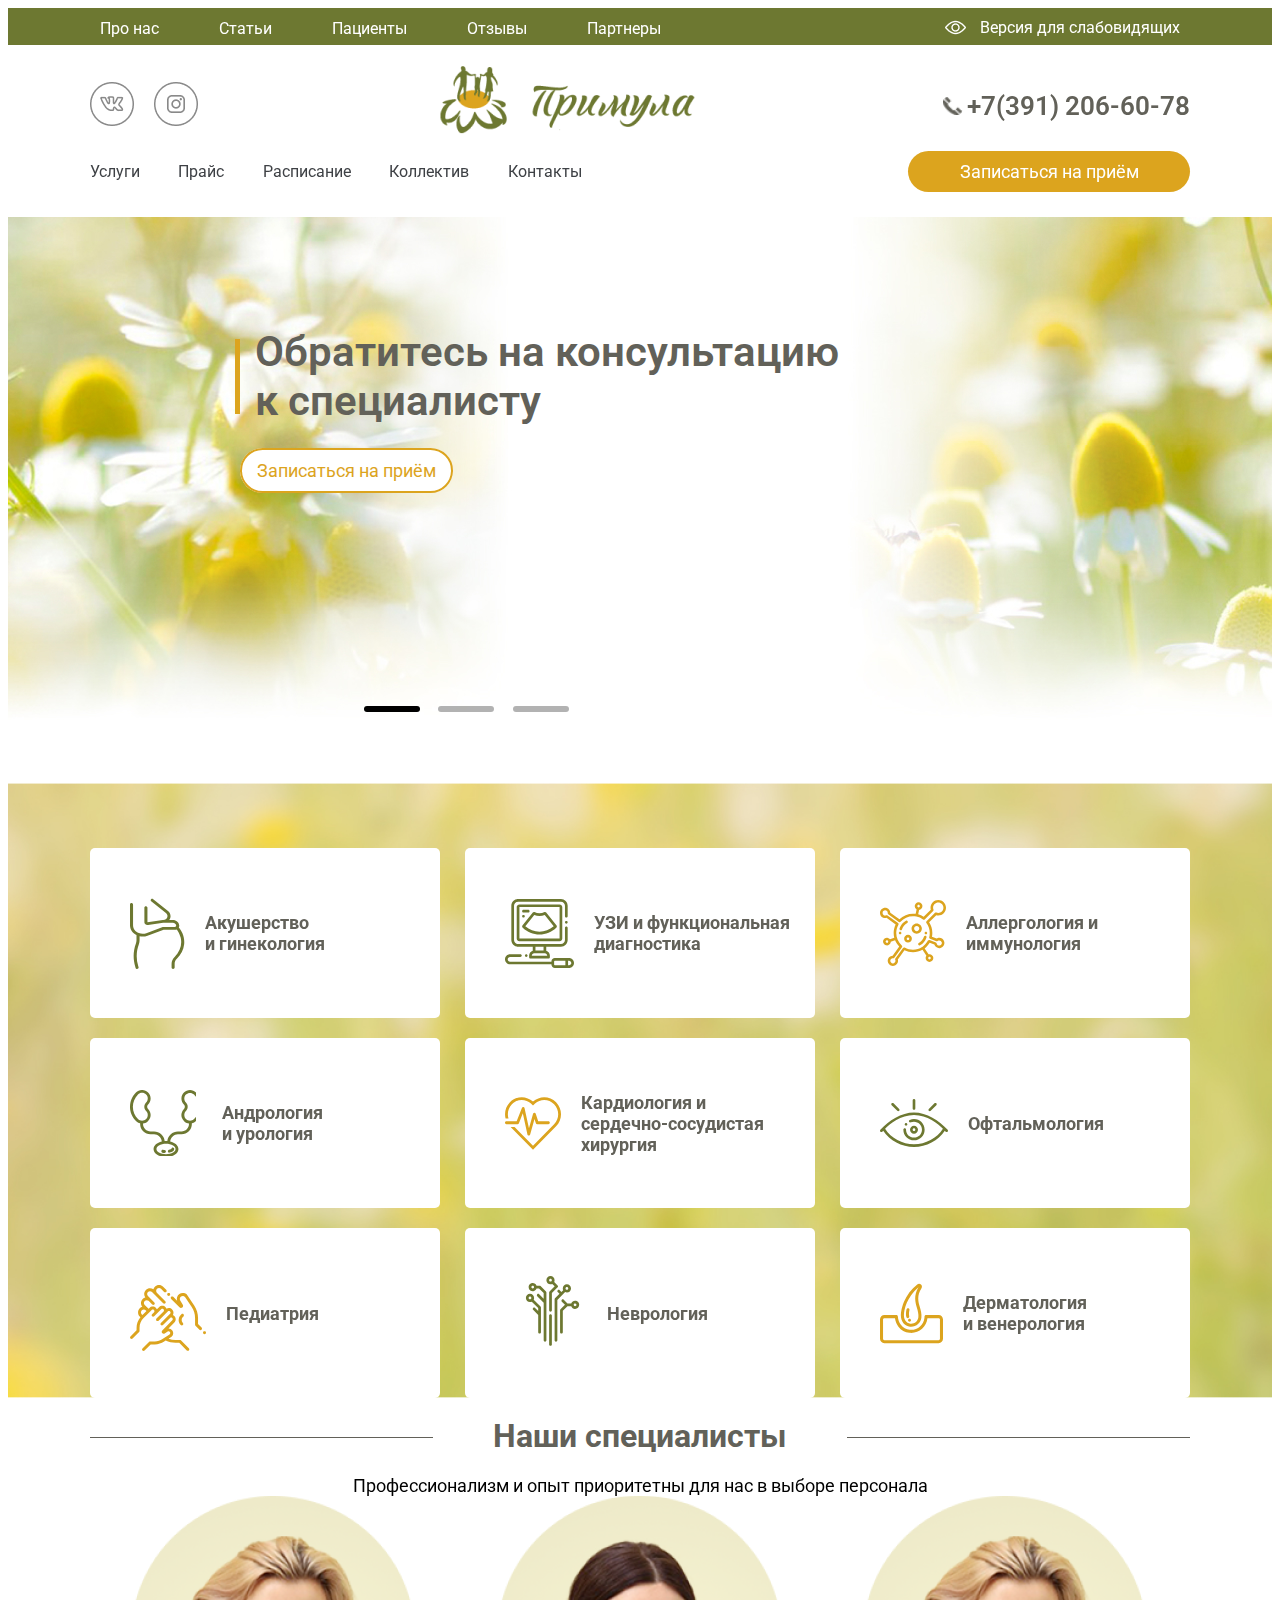
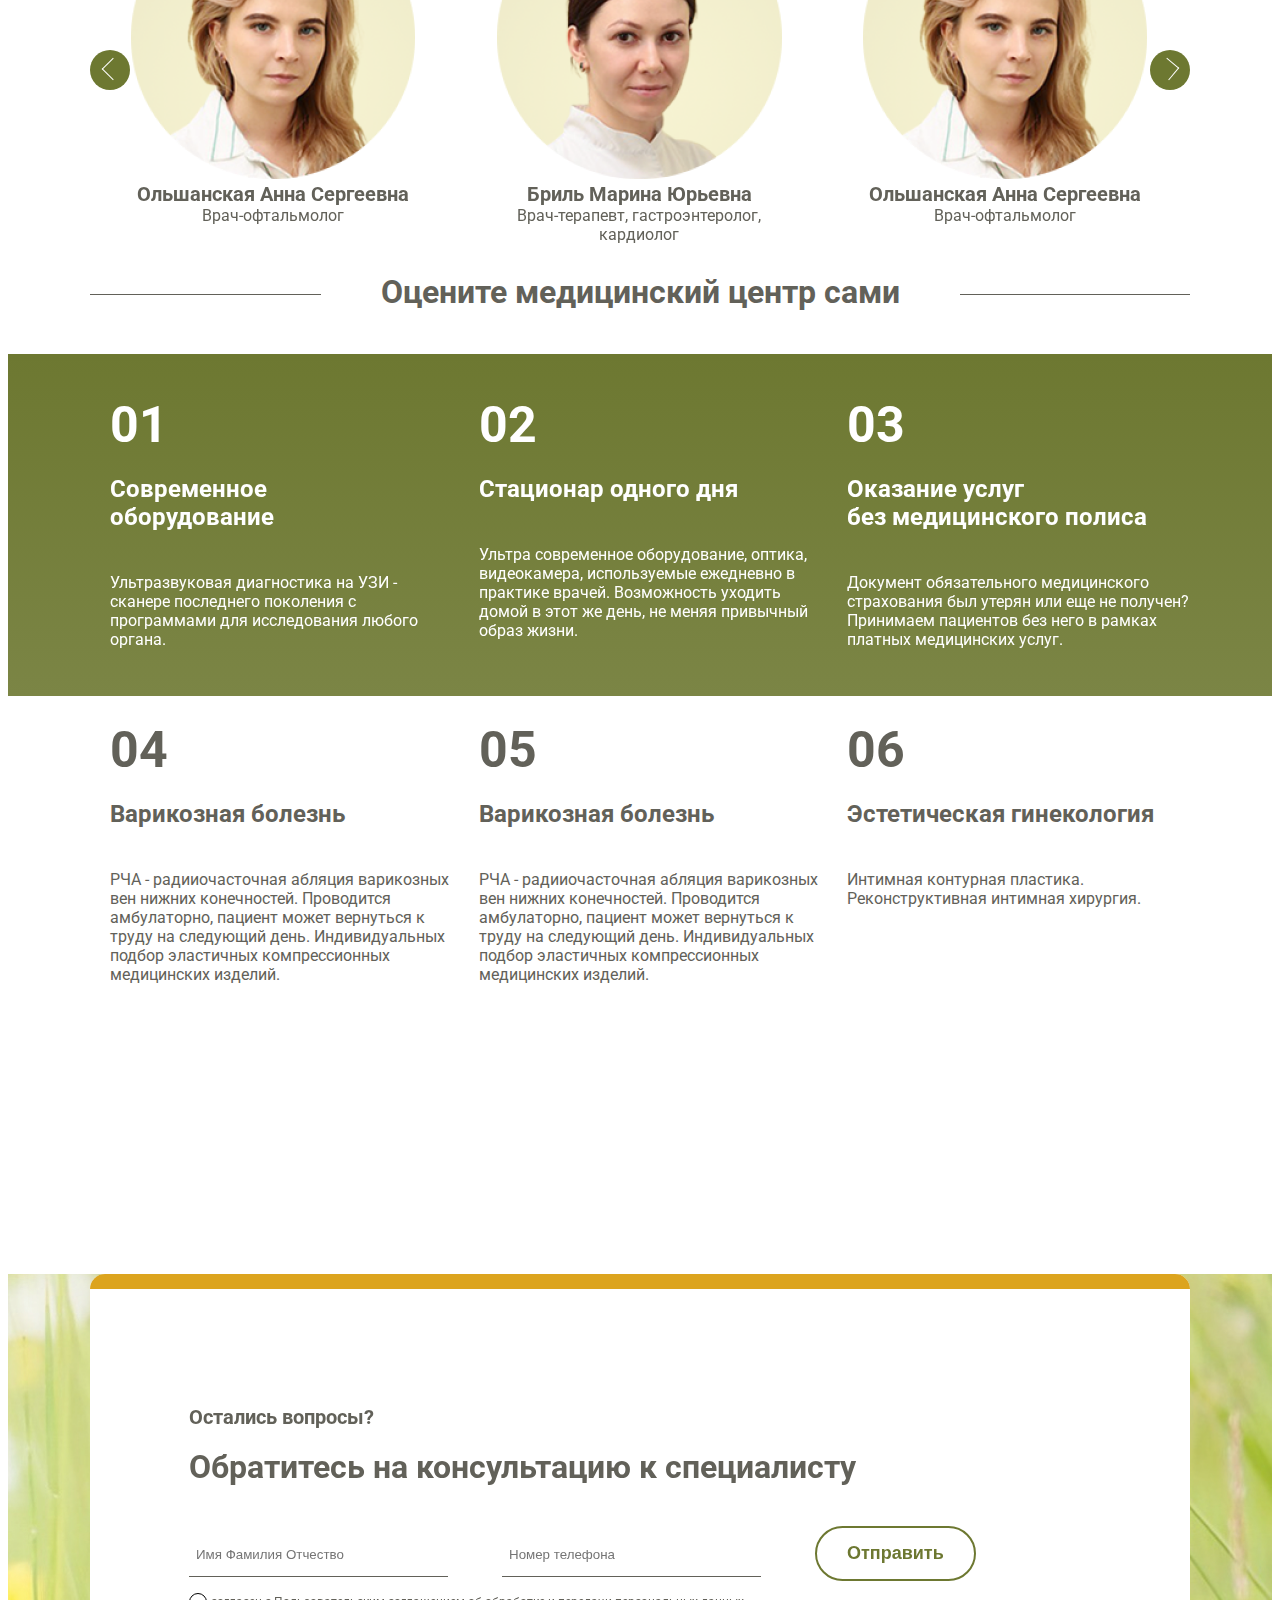
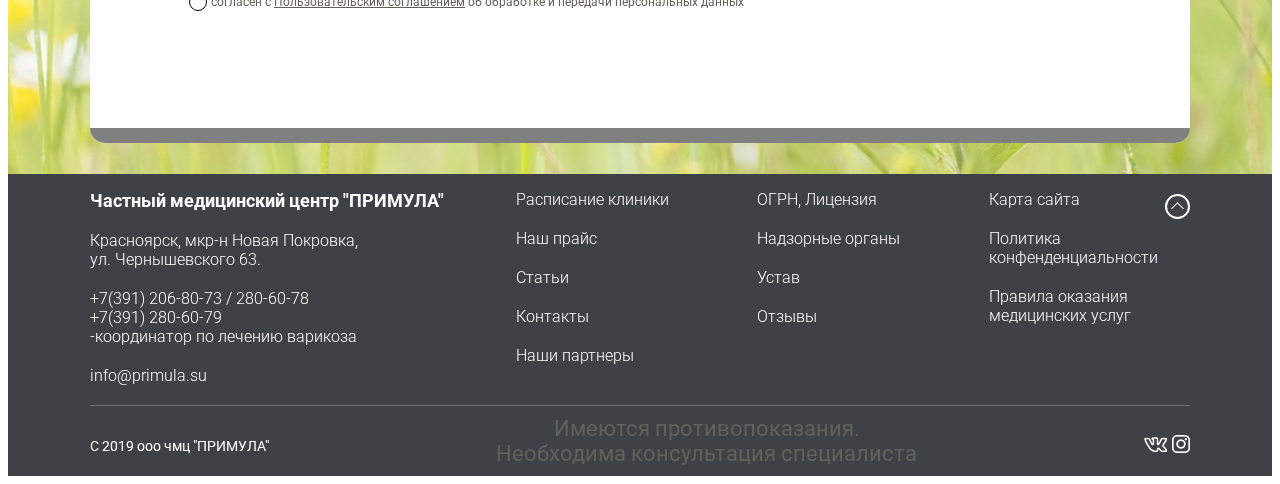
==== commit 094a828b: "Update index.html" ====
--- a/index.html
+++ b/index.html
@@ -83,7 +83,7 @@
                 <a class="header__link" href="#">Расписание</a>
               </li>
               <li class="header__item">
-                <a class="header__link" href="#">Коллектив</a>
+                <a class="header__link" href="collectiv.html">Коллектив</a>
               </li>
               <li class="header__item">
                 <a class="header__link" href="#">Контакты</a>
--- a/scss/style.css
+++ b/scss/style.css
@@ -79,9 +79,7 @@
 .header-top .header-top__box .header-top__list .header-top__item:not(:first-child) {
   margin-left: 40px;
 }
-.header-top .header-top__box .header-top__list .header-top__item:first-child a {
-  padding-left: 0;
-}
+
 
 .header__logo-image {
   width: 100%;
@@ -730,6 +728,11 @@
   border-radius: 50%;
   border: 2px solid white;
   background-color: #3e4145;
+  transition: .5s;
+  cursor: pointer;
+}
+.footer__arrow:hover {
+  border: 2px solid #DCA41E;
 }
 .footer__arrow::after {
   display: block;
